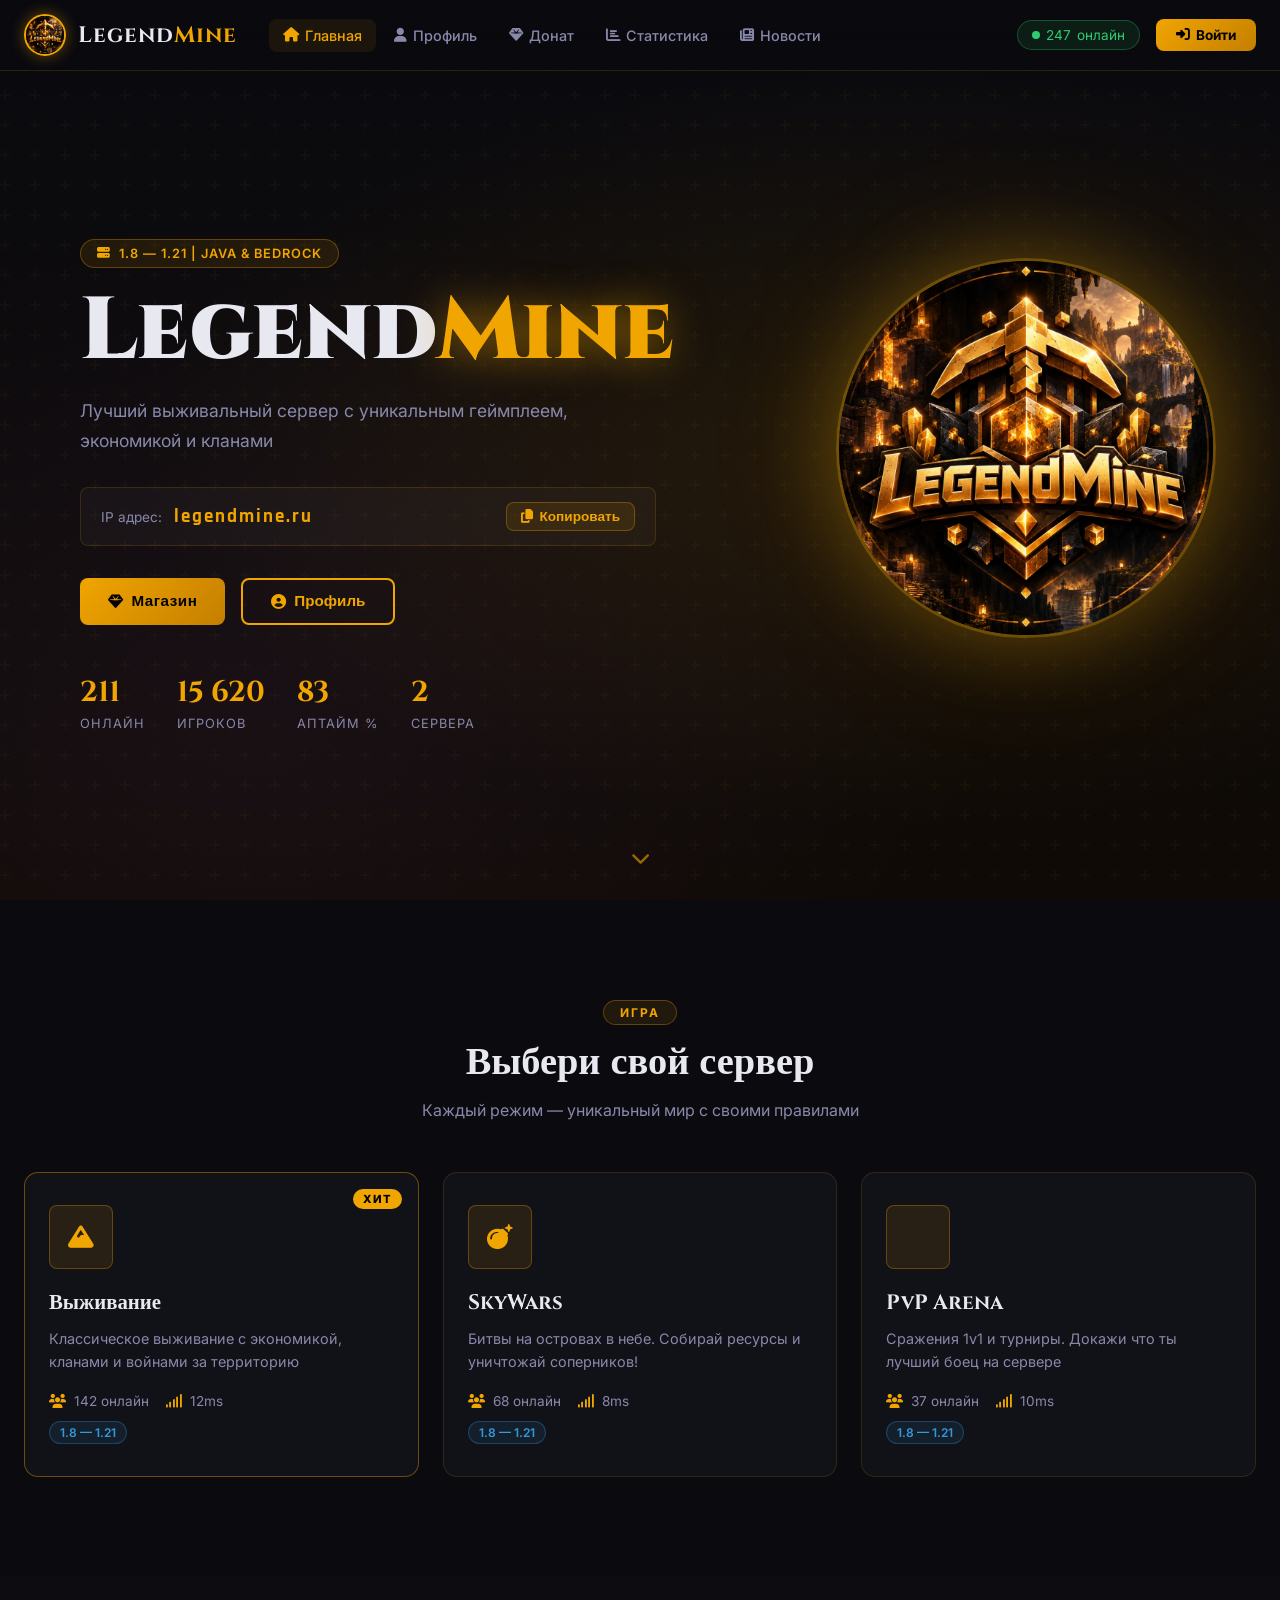
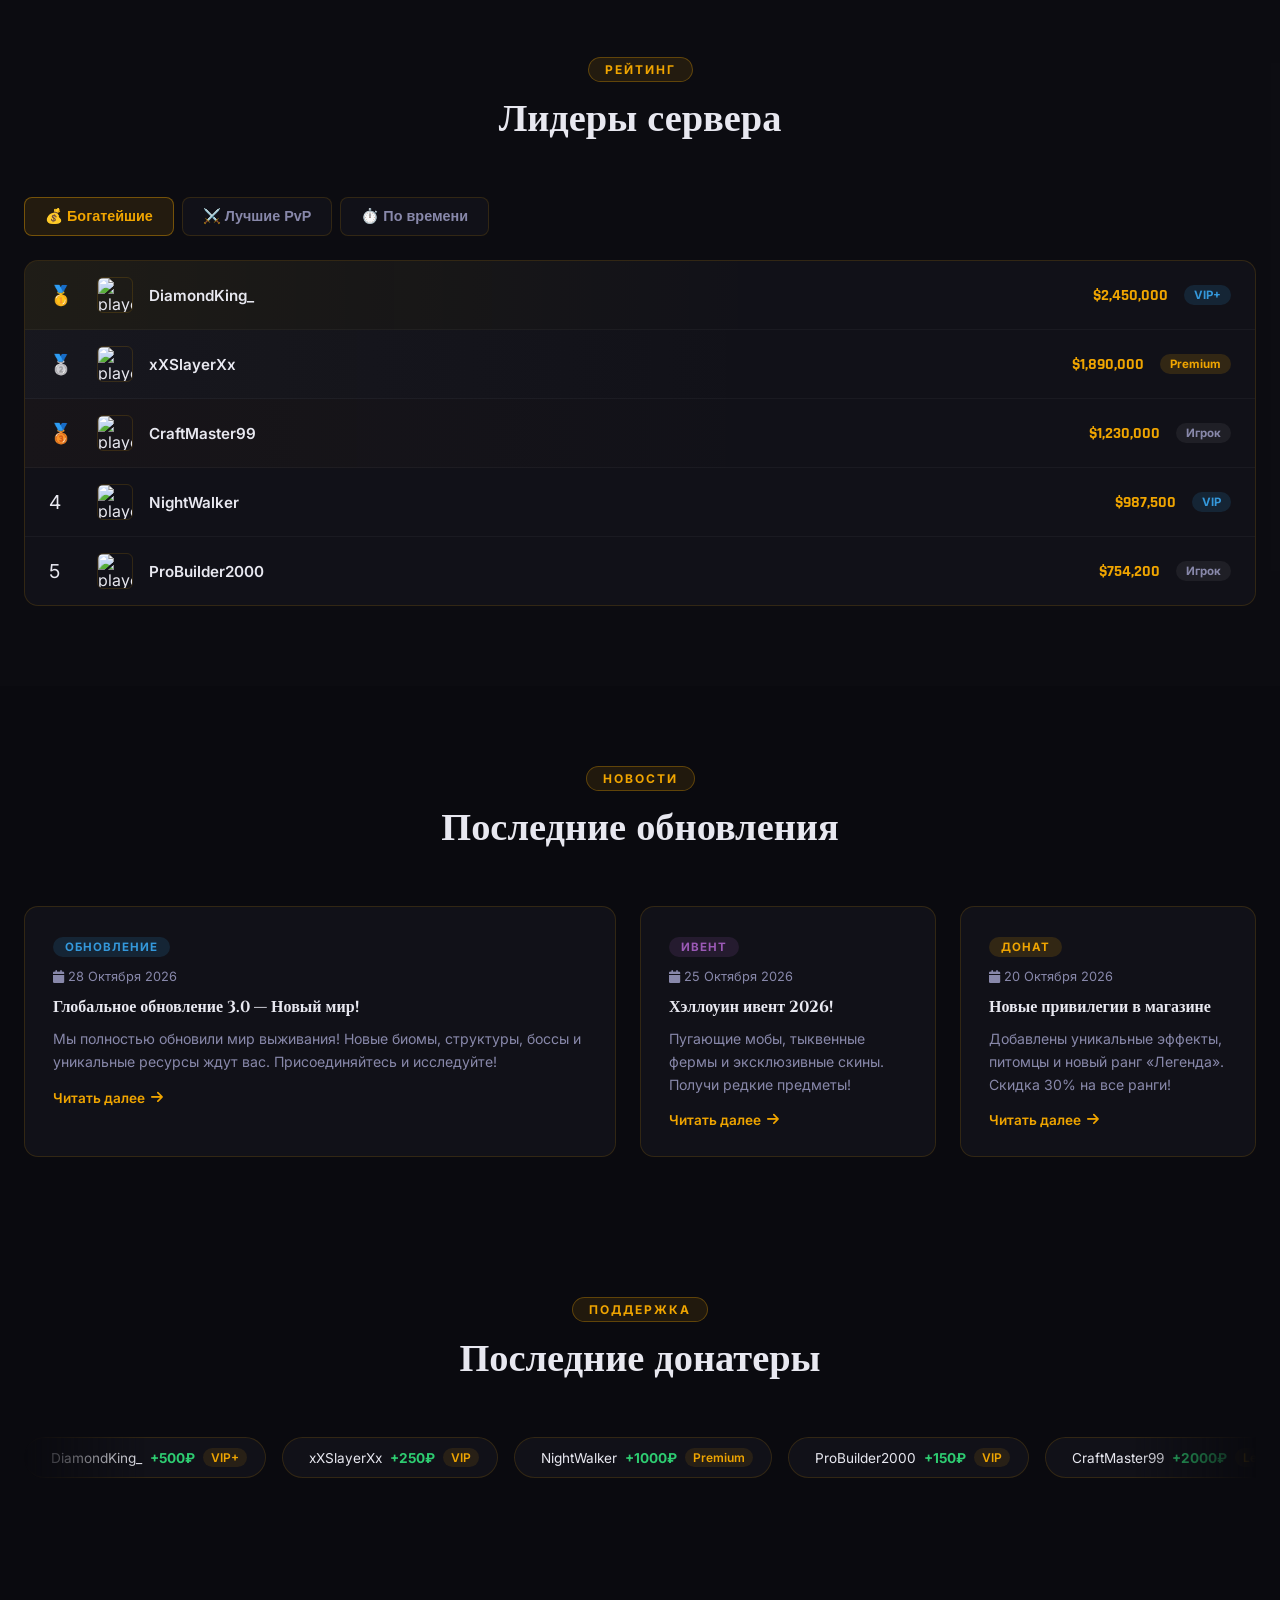
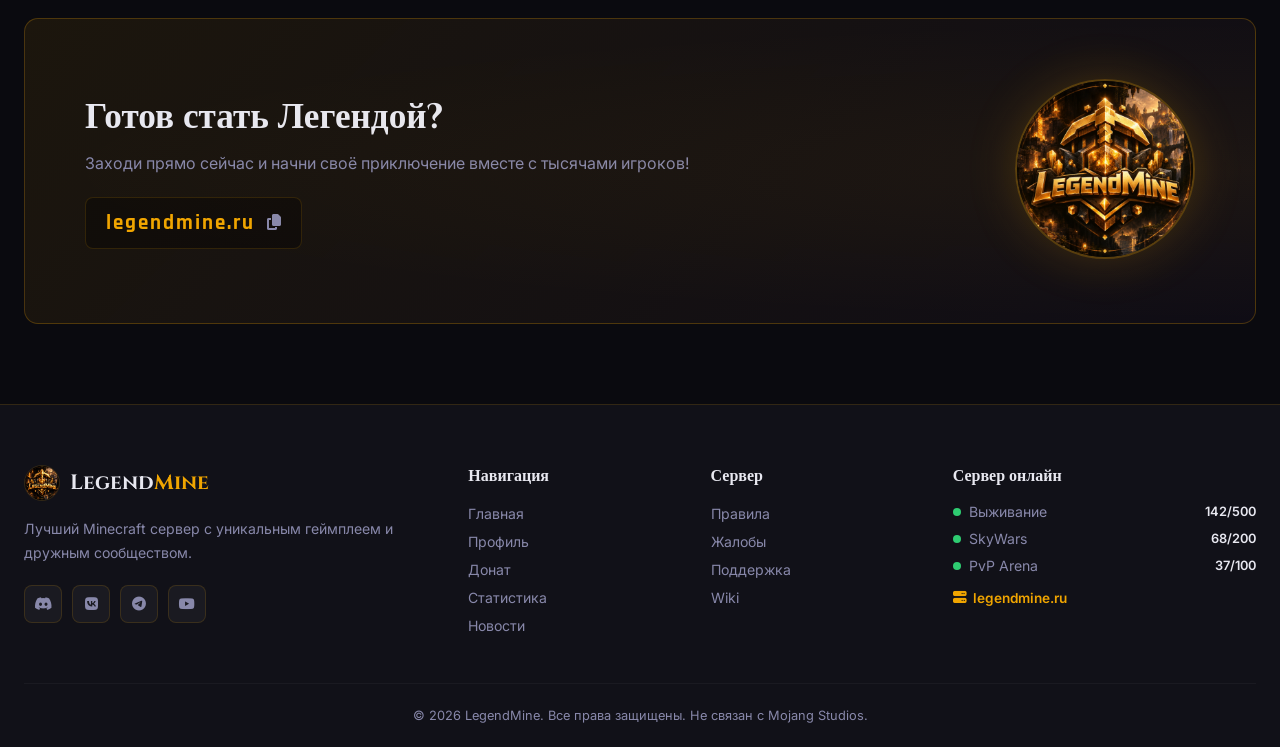
==== index.html @ 2db18581 "Initial commit: LegendMine server website" ====
<!DOCTYPE html>
<html lang="ru">
<head>
  <meta charset="UTF-8" />
  <meta name="viewport" content="width=device-width, initial-scale=1.0"/>
  <title>LegendMine — Легендарный Minecraft Сервер</title>
  <link rel="stylesheet" href="style.css"/>
  <link rel="preconnect" href="https://fonts.googleapis.com">
  <link href="https://fonts.googleapis.com/css2?family=Cinzel:wght@400;700;900&family=Rajdhani:wght@400;500;600;700&family=Inter:wght@300;400;500;600&display=swap" rel="stylesheet">
  <link rel="stylesheet" href="https://cdnjs.cloudflare.com/ajax/libs/font-awesome/6.5.0/css/all.min.css"/>
</head>
<body>

<!-- Particles background -->
<div id="particles"></div>

<!-- NAVBAR -->
<nav class="navbar" id="navbar">
  <div class="nav-container">
    <a href="index.html" class="nav-logo">
      <img src="logo.jpg" alt="LegendMine" class="logo-img"/>
      <span class="logo-text">Legend<span class="gold">Mine</span></span>
    </a>
    <ul class="nav-links">
      <li><a href="index.html" class="nav-link active"><i class="fas fa-home"></i> Главная</a></li>
      <li><a href="profile.html" class="nav-link"><i class="fas fa-user"></i> Профиль</a></li>
      <li><a href="donate.html" class="nav-link"><i class="fas fa-gem"></i> Донат</a></li>
      <li><a href="index.html#stats" class="nav-link"><i class="fas fa-chart-bar"></i> Статистика</a></li>
      <li><a href="index.html#news" class="nav-link"><i class="fas fa-newspaper"></i> Новости</a></li>
    </ul>
    <div class="nav-right">
      <div class="online-badge">
        <span class="online-dot"></span>
        <span id="online-count">247</span> онлайн
      </div>
      <a href="profile.html" class="btn-login"><i class="fas fa-sign-in-alt"></i> Войти</a>
    </div>
    <div class="burger" id="burger">
      <span></span><span></span><span></span>
    </div>
  </div>
</nav>

<!-- HERO -->
<section class="hero">
  <div class="hero-bg"></div>
  <div class="hero-content">
    <div class="server-badge"><i class="fas fa-server"></i> 1.8 — 1.21 | Java & Bedrock</div>
    <h1 class="hero-title">
      <span class="hero-legend">Legend</span><span class="hero-mine">Mine</span>
    </h1>
    <p class="hero-sub">Лучший выживальный сервер с уникальным геймплеем, экономикой и кланами</p>
    <div class="hero-ip-box">
      <span class="ip-label">IP адрес:</span>
      <span class="ip-value" id="server-ip">legendmine.ru</span>
      <button class="copy-btn" onclick="copyIP()"><i class="fas fa-copy"></i> Копировать</button>
    </div>
    <div class="hero-buttons">
      <a href="donate.html" class="btn-primary"><i class="fas fa-gem"></i> Магазин</a>
      <a href="profile.html" class="btn-secondary"><i class="fas fa-user-circle"></i> Профиль</a>
    </div>
    <div class="hero-stats">
      <div class="hero-stat">
        <span class="hs-num" data-target="247">0</span>
        <span class="hs-label">Онлайн</span>
      </div>
      <div class="hero-stat">
        <span class="hs-num" data-target="18420">0</span>
        <span class="hs-label">Игроков</span>
      </div>
      <div class="hero-stat">
        <span class="hs-num" data-target="99">0</span>
        <span class="hs-label">Аптайм %</span>
      </div>
      <div class="hero-stat">
        <span class="hs-num" data-target="3">0</span>
        <span class="hs-label">Сервера</span>
      </div>
    </div>
  </div>
  <div class="hero-float">
    <img src="logo.jpg" alt="LegendMine Logo" class="hero-logo-float"/>
  </div>
  <div class="scroll-down"><i class="fas fa-chevron-down"></i></div>
</section>

<!-- SERVERS -->
<section class="servers-section" id="servers">
  <div class="container">
    <div class="section-title">
      <span class="section-tag">Игра</span>
      <h2>Выбери свой сервер</h2>
      <p>Каждый режим — уникальный мир с своими правилами</p>
    </div>
    <div class="servers-grid">
      <div class="server-card active-server">
        <div class="server-icon"><i class="fas fa-mountain"></i></div>
        <div class="server-card-badge">ХИТ</div>
        <h3>Выживание</h3>
        <p>Классическое выживание с экономикой, кланами и войнами за территорию</p>
        <div class="server-info">
          <span><i class="fas fa-users"></i> 142 онлайн</span>
          <span><i class="fas fa-signal"></i> 12ms</span>
        </div>
        <div class="server-version">1.8 — 1.21</div>
      </div>
      <div class="server-card">
        <div class="server-icon"><i class="fas fa-bomb"></i></div>
        <h3>SkyWars</h3>
        <p>Битвы на островах в небе. Собирай ресурсы и уничтожай соперников!</p>
        <div class="server-info">
          <span><i class="fas fa-users"></i> 68 онлайн</span>
          <span><i class="fas fa-signal"></i> 8ms</span>
        </div>
        <div class="server-version">1.8 — 1.21</div>
      </div>
      <div class="server-card">
        <div class="server-icon"><i class="fas fa-sword"></i></div>
        <h3>PvP Arena</h3>
        <p>Сражения 1v1 и турниры. Докажи что ты лучший боец на сервере</p>
        <div class="server-info">
          <span><i class="fas fa-users"></i> 37 онлайн</span>
          <span><i class="fas fa-signal"></i> 10ms</span>
        </div>
        <div class="server-version">1.8 — 1.21</div>
      </div>
    </div>
  </div>
</section>

<!-- STATS -->
<section class="stats-section" id="stats">
  <div class="container">
    <div class="section-title">
      <span class="section-tag">Рейтинг</span>
      <h2>Лидеры сервера</h2>
    </div>
    <div class="stats-tabs">
      <button class="tab-btn active" data-tab="richest">💰 Богатейшие</button>
      <button class="tab-btn" data-tab="pvp">⚔️ Лучшие PvP</button>
      <button class="tab-btn" data-tab="playtime">⏱️ По времени</button>
    </div>
    <div class="leaderboard" id="tab-richest">
      <div class="leader-row gold-row">
        <span class="rank">🥇</span>
        <img src="https://mc-heads.net/avatar/Steve/32" class="leader-avatar" alt="player"/>
        <span class="leader-name">DiamondKing_</span>
        <span class="leader-val">$2,450,000</span>
        <span class="leader-badge vip-badge">VIP+</span>
      </div>
      <div class="leader-row silver-row">
        <span class="rank">🥈</span>
        <img src="https://mc-heads.net/avatar/Alex/32" class="leader-avatar" alt="player"/>
        <span class="leader-name">xXSlayerXx</span>
        <span class="leader-val">$1,890,000</span>
        <span class="leader-badge premium-badge">Premium</span>
      </div>
      <div class="leader-row bronze-row">
        <span class="rank">🥉</span>
        <img src="https://mc-heads.net/avatar/Notch/32" class="leader-avatar" alt="player"/>
        <span class="leader-name">CraftMaster99</span>
        <span class="leader-val">$1,230,000</span>
        <span class="leader-badge">Игрок</span>
      </div>
      <div class="leader-row">
        <span class="rank">4</span>
        <img src="https://mc-heads.net/avatar/Herobrine/32" class="leader-avatar" alt="player"/>
        <span class="leader-name">NightWalker</span>
        <span class="leader-val">$987,500</span>
        <span class="leader-badge vip-badge">VIP</span>
      </div>
      <div class="leader-row">
        <span class="rank">5</span>
        <img src="https://mc-heads.net/avatar/jeb_/32" class="leader-avatar" alt="player"/>
        <span class="leader-name">ProBuilder2000</span>
        <span class="leader-val">$754,200</span>
        <span class="leader-badge">Игрок</span>
      </div>
    </div>
    <div class="leaderboard hidden" id="tab-pvp">
      <div class="leader-row gold-row">
        <span class="rank">🥇</span>
        <img src="https://mc-heads.net/avatar/xXSlayerXx/32" class="leader-avatar" alt="player"/>
        <span class="leader-name">xXSlayerXx</span>
        <span class="leader-val">4,820 убийств</span>
        <span class="leader-badge premium-badge">Premium</span>
      </div>
      <div class="leader-row silver-row">
        <span class="rank">🥈</span>
        <img src="https://mc-heads.net/avatar/Steve/32" class="leader-avatar" alt="player"/>
        <span class="leader-name">BloodRaven</span>
        <span class="leader-val">3,210 убийств</span>
        <span class="leader-badge vip-badge">VIP+</span>
      </div>
      <div class="leader-row bronze-row">
        <span class="rank">🥉</span>
        <img src="https://mc-heads.net/avatar/Notch/32" class="leader-avatar" alt="player"/>
        <span class="leader-name">ShadowBlade_</span>
        <span class="leader-val">2,780 убийств</span>
        <span class="leader-badge">Игрок</span>
      </div>
    </div>
    <div class="leaderboard hidden" id="tab-playtime">
      <div class="leader-row gold-row">
        <span class="rank">🥇</span>
        <img src="https://mc-heads.net/avatar/Herobrine/32" class="leader-avatar" alt="player"/>
        <span class="leader-name">CraftMaster99</span>
        <span class="leader-val">1,240 часов</span>
        <span class="leader-badge vip-badge">VIP</span>
      </div>
      <div class="leader-row silver-row">
        <span class="rank">🥈</span>
        <img src="https://mc-heads.net/avatar/Alex/32" class="leader-avatar" alt="player"/>
        <span class="leader-name">DiamondKing_</span>
        <span class="leader-val">980 часов</span>
        <span class="leader-badge premium-badge">Premium</span>
      </div>
      <div class="leader-row bronze-row">
        <span class="rank">🥉</span>
        <img src="https://mc-heads.net/avatar/Steve/32" class="leader-avatar" alt="player"/>
        <span class="leader-name">NightWalker</span>
        <span class="leader-val">820 часов</span>
        <span class="leader-badge">Игрок</span>
      </div>
    </div>
  </div>
</section>

<!-- NEWS -->
<section class="news-section" id="news">
  <div class="container">
    <div class="section-title">
      <span class="section-tag">Новости</span>
      <h2>Последние обновления</h2>
    </div>
    <div class="news-grid">
      <div class="news-card featured">
        <div class="news-tag update">Обновление</div>
        <div class="news-date"><i class="fas fa-calendar"></i> 28 Октября 2026</div>
        <h3>Глобальное обновление 3.0 — Новый мир!</h3>
        <p>Мы полностью обновили мир выживания! Новые биомы, структуры, боссы и уникальные ресурсы ждут вас. Присоединяйтесь и исследуйте!</p>
        <a href="#" class="news-read">Читать далее <i class="fas fa-arrow-right"></i></a>
      </div>
      <div class="news-card">
        <div class="news-tag event">Ивент</div>
        <div class="news-date"><i class="fas fa-calendar"></i> 25 Октября 2026</div>
        <h3>Хэллоуин ивент 2026!</h3>
        <p>Пугающие мобы, тыквенные фермы и эксклюзивные скины. Получи редкие предметы!</p>
        <a href="#" class="news-read">Читать далее <i class="fas fa-arrow-right"></i></a>
      </div>
      <div class="news-card">
        <div class="news-tag donate">Донат</div>
        <div class="news-date"><i class="fas fa-calendar"></i> 20 Октября 2026</div>
        <h3>Новые привилегии в магазине</h3>
        <p>Добавлены уникальные эффекты, питомцы и новый ранг «Легенда». Скидка 30% на все ранги!</p>
        <a href="#" class="news-read">Читать далее <i class="fas fa-arrow-right"></i></a>
      </div>
    </div>
  </div>
</section>

<!-- RECENT DONATORS -->
<section class="donators-section">
  <div class="container">
    <div class="section-title">
      <span class="section-tag">Поддержка</span>
      <h2>Последние донатеры</h2>
    </div>
    <div class="donators-ticker">
      <div class="ticker-inner" id="ticker">
        <div class="donate-item"><img src="https://mc-heads.net/avatar/Steve/24" alt=""/><span>DiamondKing_</span><span class="d-amount">+500₽</span><span class="d-rank">VIP+</span></div>
        <div class="donate-item"><img src="https://mc-heads.net/avatar/Alex/24" alt=""/><span>xXSlayerXx</span><span class="d-amount">+250₽</span><span class="d-rank">VIP</span></div>
        <div class="donate-item"><img src="https://mc-heads.net/avatar/Notch/24" alt=""/><span>NightWalker</span><span class="d-amount">+1000₽</span><span class="d-rank">Premium</span></div>
        <div class="donate-item"><img src="https://mc-heads.net/avatar/Herobrine/24" alt=""/><span>ProBuilder2000</span><span class="d-amount">+150₽</span><span class="d-rank">VIP</span></div>
        <div class="donate-item"><img src="https://mc-heads.net/avatar/jeb_/24" alt=""/><span>CraftMaster99</span><span class="d-amount">+2000₽</span><span class="d-rank">Legend</span></div>
        <div class="donate-item"><img src="https://mc-heads.net/avatar/Steve/24" alt=""/><span>ShadowBlade_</span><span class="d-amount">+300₽</span><span class="d-rank">VIP</span></div>
        <div class="donate-item"><img src="https://mc-heads.net/avatar/Alex/24" alt=""/><span>BloodRaven</span><span class="d-amount">+750₽</span><span class="d-rank">Premium</span></div>
        <!-- duplicate for infinite scroll -->
        <div class="donate-item"><img src="https://mc-heads.net/avatar/Steve/24" alt=""/><span>DiamondKing_</span><span class="d-amount">+500₽</span><span class="d-rank">VIP+</span></div>
        <div class="donate-item"><img src="https://mc-heads.net/avatar/Alex/24" alt=""/><span>xXSlayerXx</span><span class="d-amount">+250₽</span><span class="d-rank">VIP</span></div>
        <div class="donate-item"><img src="https://mc-heads.net/avatar/Notch/24" alt=""/><span>NightWalker</span><span class="d-amount">+1000₽</span><span class="d-rank">Premium</span></div>
        <div class="donate-item"><img src="https://mc-heads.net/avatar/Herobrine/24" alt=""/><span>ProBuilder2000</span><span class="d-amount">+150₽</span><span class="d-rank">VIP</span></div>
      </div>
    </div>
  </div>
</section>

<!-- JOIN SECTION -->
<section class="join-section">
  <div class="container">
    <div class="join-box">
      <div class="join-text">
        <h2>Готов стать Легендой?</h2>
        <p>Заходи прямо сейчас и начни своё приключение вместе с тысячами игроков!</p>
        <div class="join-ip">
          <span>legendmine.ru</span>
          <button onclick="copyIP()"><i class="fas fa-copy"></i></button>
        </div>
      </div>
      <div class="join-logo">
        <img src="logo.jpg" alt="LegendMine"/>
      </div>
    </div>
  </div>
</section>

<!-- FOOTER -->
<footer class="footer">
  <div class="container">
    <div class="footer-grid">
      <div class="footer-col">
        <div class="footer-logo">
          <img src="logo.jpg" alt="LegendMine" class="footer-logo-img"/>
          <span>Legend<span class="gold">Mine</span></span>
        </div>
        <p class="footer-desc">Лучший Minecraft сервер с уникальным геймплеем и дружным сообществом.</p>
        <div class="social-links">
          <a href="#" class="social-link"><i class="fab fa-discord"></i></a>
          <a href="#" class="social-link"><i class="fab fa-vk"></i></a>
          <a href="#" class="social-link"><i class="fab fa-telegram"></i></a>
          <a href="#" class="social-link"><i class="fab fa-youtube"></i></a>
        </div>
      </div>
      <div class="footer-col">
        <h4>Навигация</h4>
        <ul>
          <li><a href="index.html">Главная</a></li>
          <li><a href="profile.html">Профиль</a></li>
          <li><a href="donate.html">Донат</a></li>
          <li><a href="index.html#stats">Статистика</a></li>
          <li><a href="index.html#news">Новости</a></li>
        </ul>
      </div>
      <div class="footer-col">
        <h4>Сервер</h4>
        <ul>
          <li><a href="#">Правила</a></li>
          <li><a href="#">Жалобы</a></li>
          <li><a href="#">Поддержка</a></li>
          <li><a href="#">Wiki</a></li>
        </ul>
      </div>
      <div class="footer-col">
        <h4>Сервер онлайн</h4>
        <div class="footer-server-status">
          <div class="status-row">
            <span class="status-dot online"></span>
            <span>Выживание</span>
            <span class="status-players">142/500</span>
          </div>
          <div class="status-row">
            <span class="status-dot online"></span>
            <span>SkyWars</span>
            <span class="status-players">68/200</span>
          </div>
          <div class="status-row">
            <span class="status-dot online"></span>
            <span>PvP Arena</span>
            <span class="status-players">37/100</span>
          </div>
        </div>
        <div class="footer-ip">
          <i class="fas fa-server"></i> legendmine.ru
        </div>
      </div>
    </div>
    <div class="footer-bottom">
      <p>© 2026 LegendMine. Все права защищены. Не связан с Mojang Studios.</p>
    </div>
  </div>
</footer>

<!-- TOAST -->
<div class="toast" id="toast"><i class="fas fa-check"></i> IP скопирован!</div>

<script src="script.js"></script>
</body>
</html>
---- style.css ----
/* =====================================================
   LEGENDMINE — Main Stylesheet
   Dark Gold Theme | Minecraft Server
   ===================================================== */

:root {
  --gold: #f0a500;
  --gold-light: #ffd700;
  --gold-dark: #c47f00;
  --bg-dark: #0a0a0f;
  --bg-card: #111118;
  --bg-card2: #16161f;
  --bg-glass: rgba(255,255,255,0.04);
  --border: rgba(240,165,0,0.15);
  --border-hover: rgba(240,165,0,0.5);
  --text: #e8e8f0;
  --text-muted: #8888aa;
  --red: #e74c3c;
  --green: #2ecc71;
  --blue: #3498db;
  --purple: #9b59b6;
  --radius: 14px;
  --radius-sm: 8px;
  --shadow: 0 8px 32px rgba(0,0,0,0.5);
  --glow: 0 0 30px rgba(240,165,0,0.25);
}

* { margin: 0; padding: 0; box-sizing: border-box; }

html { scroll-behavior: smooth; }

body {
  font-family: 'Inter', sans-serif;
  background: var(--bg-dark);
  color: var(--text);
  overflow-x: hidden;
  min-height: 100vh;
}

/* =====================================================
   PARTICLES
   ===================================================== */
#particles {
  position: fixed;
  inset: 0;
  pointer-events: none;
  z-index: 0;
  overflow: hidden;
}
#particles::before,
#particles::after {
  content: '';
  position: absolute;
  inset: 0;
  background-image:
    radial-gradient(1px 1px at 10% 20%, rgba(240,165,0,0.4) 0%, transparent 100%),
    radial-gradient(1px 1px at 80% 60%, rgba(240,165,0,0.3) 0%, transparent 100%),
    radial-gradient(1.5px 1.5px at 50% 80%, rgba(240,165,0,0.35) 0%, transparent 100%),
    radial-gradient(1px 1px at 30% 50%, rgba(255,255,255,0.15) 0%, transparent 100%),
    radial-gradient(1px 1px at 70% 30%, rgba(255,255,255,0.1) 0%, transparent 100%);
  background-size: 400px 400px;
  animation: particle-move 30s linear infinite;
}
#particles::after {
  background-size: 600px 600px;
  animation-duration: 45s;
  animation-direction: reverse;
  opacity: 0.5;
}
@keyframes particle-move {
  from { transform: translateY(0) translateX(0); }
  to { transform: translateY(-100px) translateX(50px); }
}

/* =====================================================
   NAVBAR
   ===================================================== */
.navbar {
  position: fixed;
  top: 0; left: 0; right: 0;
  z-index: 1000;
  background: rgba(10,10,15,0.85);
  backdrop-filter: blur(20px);
  border-bottom: 1px solid var(--border);
  transition: all 0.3s;
}
.navbar.scrolled {
  background: rgba(10,10,15,0.97);
  box-shadow: var(--shadow);
}
.nav-container {
  max-width: 1400px;
  margin: 0 auto;
  padding: 0 24px;
  height: 70px;
  display: flex;
  align-items: center;
  gap: 32px;
}
.nav-logo {
  display: flex;
  align-items: center;
  gap: 12px;
  text-decoration: none;
  flex-shrink: 0;
}
.logo-img {
  width: 42px;
  height: 42px;
  border-radius: 50%;
  border: 2px solid var(--gold);
  object-fit: cover;
  box-shadow: 0 0 15px rgba(240,165,0,0.4);
}
.logo-text {
  font-family: 'Cinzel', serif;
  font-size: 1.4rem;
  font-weight: 700;
  color: var(--text);
  letter-spacing: 1px;
}
.nav-links {
  display: flex;
  list-style: none;
  gap: 4px;
  flex: 1;
}
.nav-link {
  display: flex;
  align-items: center;
  gap: 6px;
  padding: 8px 14px;
  color: var(--text-muted);
  text-decoration: none;
  font-size: 0.9rem;
  font-weight: 500;
  border-radius: var(--radius-sm);
  transition: all 0.2s;
  white-space: nowrap;
}
.nav-link:hover, .nav-link.active {
  color: var(--gold);
  background: rgba(240,165,0,0.08);
}
.nav-right { display: flex; align-items: center; gap: 16px; margin-left: auto; }
.online-badge {
  display: flex;
  align-items: center;
  gap: 6px;
  background: rgba(46,204,113,0.1);
  border: 1px solid rgba(46,204,113,0.3);
  padding: 6px 14px;
  border-radius: 20px;
  font-size: 0.85rem;
  color: var(--green);
  white-space: nowrap;
}
.online-dot {
  width: 8px; height: 8px;
  border-radius: 50%;
  background: var(--green);
  animation: pulse-green 2s infinite;
}
@keyframes pulse-green {
  0%, 100% { box-shadow: 0 0 0 0 rgba(46,204,113,0.7); }
  50% { box-shadow: 0 0 0 6px rgba(46,204,113,0); }
}
.btn-login {
  padding: 8px 20px;
  background: linear-gradient(135deg, var(--gold), var(--gold-dark));
  color: #000;
  font-weight: 700;
  font-size: 0.85rem;
  border-radius: var(--radius-sm);
  text-decoration: none;
  display: flex;
  align-items: center;
  gap: 6px;
  transition: all 0.2s;
  white-space: nowrap;
}
.btn-login:hover { transform: translateY(-1px); box-shadow: var(--glow); }
.burger {
  display: none;
  flex-direction: column;
  gap: 5px;
  cursor: pointer;
  padding: 4px;
}
.burger span { width: 24px; height: 2px; background: var(--gold); border-radius: 2px; transition: all 0.3s; }

/* =====================================================
   BUTTONS
   ===================================================== */
.btn-primary {
  display: inline-flex;
  align-items: center;
  gap: 8px;
  padding: 12px 28px;
  background: linear-gradient(135deg, var(--gold), var(--gold-dark));
  color: #000;
  font-weight: 700;
  font-size: 0.95rem;
  border-radius: var(--radius-sm);
  text-decoration: none;
  border: none;
  cursor: pointer;
  transition: all 0.3s;
  font-family: 'Rajdhani', sans-serif;
  letter-spacing: 0.5px;
}
.btn-primary:hover { transform: translateY(-2px); box-shadow: 0 8px 25px rgba(240,165,0,0.4); }
.btn-primary.small-btn { padding: 6px 14px; font-size: 0.8rem; }
.btn-secondary {
  display: inline-flex;
  align-items: center;
  gap: 8px;
  padding: 12px 28px;
  background: transparent;
  color: var(--gold);
  font-weight: 700;
  font-size: 0.95rem;
  border-radius: var(--radius-sm);
  text-decoration: none;
  border: 2px solid var(--gold);
  cursor: pointer;
  transition: all 0.3s;
  font-family: 'Rajdhani', sans-serif;
}
.btn-secondary:hover { background: rgba(240,165,0,0.1); transform: translateY(-2px); }

/* =====================================================
   HERO
   ===================================================== */
.hero {
  position: relative;
  min-height: 100vh;
  display: flex;
  align-items: center;
  overflow: hidden;
  padding-top: 70px;
}
.hero-bg {
  position: absolute;
  inset: 0;
  background:
    radial-gradient(ellipse at 70% 50%, rgba(240,165,0,0.1) 0%, transparent 60%),
    radial-gradient(ellipse at 20% 80%, rgba(155,89,182,0.08) 0%, transparent 50%),
    linear-gradient(180deg, #0a0a0f 0%, #0f0a05 100%);
}
.hero-bg::after {
  content: '';
  position: absolute;
  inset: 0;
  background-image: url("data:image/svg+xml,%3Csvg width='60' height='60' viewBox='0 0 60 60' xmlns='http://www.w3.org/2000/svg'%3E%3Cg fill='none' fill-rule='evenodd'%3E%3Cg fill='%23f0a500' fill-opacity='0.03'%3E%3Cpath d='M36 34v-4h-2v4h-4v2h4v4h2v-4h4v-2h-4zm0-30V0h-2v4h-4v2h4v4h2V6h4V4h-4zM6 34v-4H4v4H0v2h4v4h2v-4h4v-2H6zM6 4V0H4v4H0v2h4v4h2V6h4V4H6z'/%3E%3C/g%3E%3C/g%3E%3C/svg%3E");
}
.hero-content {
  position: relative;
  z-index: 2;
  max-width: 680px;
  padding: 80px 24px 80px 80px;
}
.hero-float {
  position: absolute;
  right: 5%;
  top: 50%;
  transform: translateY(-50%);
  z-index: 2;
}
.hero-logo-float {
  width: 380px;
  height: 380px;
  object-fit: cover;
  border-radius: 50%;
  border: 3px solid rgba(240,165,0,0.4);
  box-shadow: 0 0 80px rgba(240,165,0,0.3), 0 0 160px rgba(240,165,0,0.1);
  animation: float 6s ease-in-out infinite;
}
@keyframes float {
  0%, 100% { transform: translateY(-50%) translateY(0); }
  50% { transform: translateY(-50%) translateY(-20px); }
}
.server-badge {
  display: inline-flex;
  align-items: center;
  gap: 8px;
  background: rgba(240,165,0,0.1);
  border: 1px solid rgba(240,165,0,0.3);
  padding: 6px 16px;
  border-radius: 20px;
  font-size: 0.8rem;
  color: var(--gold);
  font-weight: 600;
  margin-bottom: 20px;
  letter-spacing: 1px;
  text-transform: uppercase;
}
.hero-title {
  font-family: 'Cinzel', serif;
  font-size: clamp(3rem, 7vw, 5.5rem);
  font-weight: 900;
  line-height: 1;
  margin-bottom: 20px;
}
.hero-legend { color: var(--text); }
.hero-mine {
  color: var(--gold);
  text-shadow: 0 0 40px rgba(240,165,0,0.6);
}
.hero-sub {
  color: var(--text-muted);
  font-size: 1.1rem;
  line-height: 1.7;
  margin-bottom: 32px;
  max-width: 500px;
}
.hero-ip-box {
  display: flex;
  align-items: center;
  gap: 12px;
  background: rgba(255,255,255,0.03);
  border: 1px solid var(--border);
  border-radius: var(--radius-sm);
  padding: 14px 20px;
  margin-bottom: 32px;
  flex-wrap: wrap;
}
.ip-label { color: var(--text-muted); font-size: 0.85rem; }
.ip-value {
  font-family: 'Rajdhani', sans-serif;
  font-size: 1.2rem;
  font-weight: 700;
  color: var(--gold);
  letter-spacing: 2px;
  flex: 1;
}
.copy-btn {
  display: flex;
  align-items: center;
  gap: 6px;
  padding: 6px 14px;
  background: rgba(240,165,0,0.1);
  border: 1px solid rgba(240,165,0,0.3);
  color: var(--gold);
  border-radius: var(--radius-sm);
  cursor: pointer;
  font-size: 0.85rem;
  font-weight: 600;
  transition: all 0.2s;
}
.copy-btn:hover { background: rgba(240,165,0,0.2); }
.hero-buttons {
  display: flex;
  gap: 16px;
  flex-wrap: wrap;
  margin-bottom: 48px;
}
.hero-stats {
  display: flex;
  gap: 32px;
  flex-wrap: wrap;
}
.hero-stat {
  display: flex;
  flex-direction: column;
  gap: 4px;
}
.hs-num {
  font-family: 'Cinzel', serif;
  font-size: 1.8rem;
  font-weight: 700;
  color: var(--gold);
}
.hs-label { font-size: 0.8rem; color: var(--text-muted); text-transform: uppercase; letter-spacing: 1px; }
.scroll-down {
  position: absolute;
  bottom: 30px;
  left: 50%;
  transform: translateX(-50%);
  color: var(--gold);
  font-size: 1.2rem;
  animation: bounce 2s infinite;
  z-index: 2;
  opacity: 0.6;
}
@keyframes bounce {
  0%, 100% { transform: translateX(-50%) translateY(0); }
  50% { transform: translateX(-50%) translateY(8px); }
}

/* =====================================================
   CONTAINER & SECTIONS
   ===================================================== */
.container { max-width: 1300px; margin: 0 auto; padding: 0 24px; }
section { position: relative; z-index: 1; }

.section-title {
  text-align: center;
  margin-bottom: 52px;
}
.section-tag {
  display: inline-block;
  background: rgba(240,165,0,0.1);
  border: 1px solid rgba(240,165,0,0.3);
  color: var(--gold);
  padding: 4px 16px;
  border-radius: 20px;
  font-size: 0.75rem;
  font-weight: 700;
  text-transform: uppercase;
  letter-spacing: 2px;
  margin-bottom: 12px;
}
.section-title h2 {
  font-family: 'Cinzel', serif;
  font-size: clamp(1.8rem, 3vw, 2.6rem);
  font-weight: 700;
  color: var(--text);
  margin-bottom: 12px;
}
.section-title p { color: var(--text-muted); font-size: 1rem; }

/* =====================================================
   SERVERS
   ===================================================== */
.servers-section { padding: 100px 0; }
.servers-grid {
  display: grid;
  grid-template-columns: repeat(auto-fit, minmax(280px, 1fr));
  gap: 24px;
}
.server-card {
  background: var(--bg-card);
  border: 1px solid var(--border);
  border-radius: var(--radius);
  padding: 32px 24px;
  position: relative;
  overflow: hidden;
  transition: all 0.3s;
  cursor: pointer;
}
.server-card::before {
  content: '';
  position: absolute;
  inset: 0;
  background: linear-gradient(135deg, rgba(240,165,0,0.03) 0%, transparent 60%);
  opacity: 0;
  transition: opacity 0.3s;
}
.server-card:hover { border-color: var(--border-hover); transform: translateY(-4px); box-shadow: var(--glow); }
.server-card:hover::before { opacity: 1; }
.server-card.active-server { border-color: rgba(240,165,0,0.4); }
.server-icon {
  width: 64px; height: 64px;
  background: rgba(240,165,0,0.1);
  border: 1px solid rgba(240,165,0,0.3);
  border-radius: var(--radius-sm);
  display: flex;
  align-items: center;
  justify-content: center;
  font-size: 1.6rem;
  color: var(--gold);
  margin-bottom: 20px;
}
.server-card-badge {
  position: absolute;
  top: 16px; right: 16px;
  background: var(--gold);
  color: #000;
  font-size: 0.7rem;
  font-weight: 800;
  padding: 3px 10px;
  border-radius: 12px;
  text-transform: uppercase;
  letter-spacing: 1px;
}
.server-card h3 {
  font-family: 'Cinzel', serif;
  font-size: 1.3rem;
  font-weight: 700;
  margin-bottom: 10px;
  color: var(--text);
}
.server-card p { color: var(--text-muted); font-size: 0.9rem; line-height: 1.6; margin-bottom: 20px; }
.server-info {
  display: flex;
  gap: 16px;
  font-size: 0.85rem;
  color: var(--text-muted);
  margin-bottom: 12px;
}
.server-info i { color: var(--gold); margin-right: 4px; }
.server-version {
  display: inline-block;
  background: rgba(52,152,219,0.1);
  border: 1px solid rgba(52,152,219,0.3);
  color: var(--blue);
  padding: 3px 10px;
  border-radius: 12px;
  font-size: 0.75rem;
  font-weight: 600;
}

/* =====================================================
   LEADERBOARD
   ===================================================== */
.stats-section { padding: 80px 0; background: rgba(255,255,255,0.01); }
.stats-tabs {
  display: flex;
  gap: 8px;
  margin-bottom: 24px;
  flex-wrap: wrap;
}
.tab-btn {
  padding: 10px 20px;
  background: var(--bg-card);
  border: 1px solid var(--border);
  color: var(--text-muted);
  border-radius: var(--radius-sm);
  cursor: pointer;
  font-size: 0.9rem;
  font-weight: 600;
  transition: all 0.2s;
}
.tab-btn.active, .tab-btn:hover {
  background: rgba(240,165,0,0.1);
  border-color: rgba(240,165,0,0.4);
  color: var(--gold);
}
.leaderboard {
  background: var(--bg-card);
  border: 1px solid var(--border);
  border-radius: var(--radius);
  overflow: hidden;
}
.leaderboard.hidden { display: none; }
.leader-row {
  display: flex;
  align-items: center;
  gap: 16px;
  padding: 16px 24px;
  border-bottom: 1px solid rgba(255,255,255,0.04);
  transition: background 0.2s;
}
.leader-row:hover { background: rgba(255,255,255,0.02); }
.leader-row:last-child { border-bottom: none; }
.gold-row { background: linear-gradient(90deg, rgba(255,215,0,0.06) 0%, transparent 60%); }
.silver-row { background: linear-gradient(90deg, rgba(192,192,192,0.04) 0%, transparent 60%); }
.bronze-row { background: linear-gradient(90deg, rgba(205,127,50,0.04) 0%, transparent 60%); }
.rank { font-size: 1.2rem; min-width: 32px; }
.leader-avatar { width: 36px; height: 36px; border-radius: 6px; border: 1px solid var(--border); }
.leader-name { flex: 1; font-weight: 600; font-size: 0.95rem; }
.leader-val { color: var(--gold); font-weight: 700; font-family: 'Rajdhani', sans-serif; font-size: 1rem; }
.leader-badge {
  padding: 3px 10px;
  border-radius: 12px;
  font-size: 0.72rem;
  font-weight: 700;
  background: rgba(255,255,255,0.06);
  color: var(--text-muted);
}
.vip-badge { background: rgba(52,152,219,0.15); color: var(--blue); }
.vip-plus-badge { background: rgba(155,89,182,0.15); color: var(--purple); }
.premium-badge { background: rgba(240,165,0,0.15); color: var(--gold); }

/* =====================================================
   NEWS
   ===================================================== */
.news-section { padding: 80px 0; }
.news-grid {
  display: grid;
  grid-template-columns: 2fr 1fr 1fr;
  gap: 24px;
}
.news-card {
  background: var(--bg-card);
  border: 1px solid var(--border);
  border-radius: var(--radius);
  padding: 28px;
  transition: all 0.3s;
  position: relative;
  overflow: hidden;
}
.news-card::before {
  content: '';
  position: absolute;
  top: 0; left: 0; right: 0;
  height: 3px;
  background: linear-gradient(90deg, var(--gold), transparent);
  opacity: 0;
  transition: opacity 0.3s;
}
.news-card:hover { border-color: var(--border-hover); transform: translateY(-3px); }
.news-card:hover::before { opacity: 1; }
.news-tag {
  display: inline-block;
  padding: 3px 12px;
  border-radius: 12px;
  font-size: 0.72rem;
  font-weight: 700;
  text-transform: uppercase;
  letter-spacing: 1px;
  margin-bottom: 12px;
}
.news-tag.update { background: rgba(52,152,219,0.15); color: var(--blue); }
.news-tag.event { background: rgba(155,89,182,0.15); color: var(--purple); }
.news-tag.donate { background: rgba(240,165,0,0.15); color: var(--gold); }
.news-date { color: var(--text-muted); font-size: 0.8rem; margin-bottom: 12px; }
.news-card h3 {
  font-family: 'Cinzel', serif;
  font-size: 1rem;
  font-weight: 700;
  margin-bottom: 10px;
  line-height: 1.4;
}
.news-card p { color: var(--text-muted); font-size: 0.88rem; line-height: 1.6; margin-bottom: 16px; }
.news-read {
  color: var(--gold);
  text-decoration: none;
  font-size: 0.85rem;
  font-weight: 600;
  display: flex;
  align-items: center;
  gap: 6px;
  transition: gap 0.2s;
}
.news-read:hover { gap: 10px; }

/* =====================================================
   DONATORS TICKER
   ===================================================== */
.donators-section { padding: 60px 0; overflow: hidden; }
.donators-ticker {
  overflow: hidden;
  mask-image: linear-gradient(90deg, transparent, black 10%, black 90%, transparent);
}
.ticker-inner {
  display: flex;
  gap: 16px;
  width: max-content;
  animation: ticker 25s linear infinite;
}
@keyframes ticker {
  from { transform: translateX(0); }
  to { transform: translateX(-50%); }
}
.donate-item {
  display: flex;
  align-items: center;
  gap: 8px;
  background: var(--bg-card);
  border: 1px solid var(--border);
  padding: 10px 18px;
  border-radius: 50px;
  white-space: nowrap;
  font-size: 0.85rem;
}
.donate-item img { border-radius: 4px; }
.d-amount { color: var(--green); font-weight: 700; }
.d-rank { background: rgba(240,165,0,0.1); color: var(--gold); padding: 2px 8px; border-radius: 10px; font-size: 0.75rem; font-weight: 600; }

/* =====================================================
   JOIN SECTION
   ===================================================== */
.join-section { padding: 80px 0; }
.join-box {
  background: linear-gradient(135deg, rgba(240,165,0,0.08) 0%, rgba(155,89,182,0.04) 100%);
  border: 1px solid rgba(240,165,0,0.25);
  border-radius: var(--radius);
  padding: 60px;
  display: flex;
  align-items: center;
  justify-content: space-between;
  gap: 40px;
  position: relative;
  overflow: hidden;
}
.join-box::before {
  content: '';
  position: absolute;
  inset: 0;
  background: radial-gradient(ellipse at right, rgba(240,165,0,0.05), transparent 70%);
}
.join-text h2 {
  font-family: 'Cinzel', serif;
  font-size: 2.2rem;
  font-weight: 700;
  margin-bottom: 12px;
}
.join-text p { color: var(--text-muted); font-size: 1rem; margin-bottom: 24px; }
.join-ip {
  display: flex;
  align-items: center;
  gap: 12px;
  background: rgba(0,0,0,0.3);
  border: 1px solid var(--border);
  border-radius: var(--radius-sm);
  padding: 12px 20px;
  display: inline-flex;
}
.join-ip span { font-family: 'Rajdhani', sans-serif; font-size: 1.3rem; font-weight: 700; color: var(--gold); letter-spacing: 2px; }
.join-ip button { background: none; border: none; color: var(--text-muted); cursor: pointer; font-size: 1rem; transition: color 0.2s; }
.join-ip button:hover { color: var(--gold); }
.join-logo img { width: 180px; height: 180px; object-fit: cover; border-radius: 50%; border: 2px solid rgba(240,165,0,0.3); box-shadow: 0 0 50px rgba(240,165,0,0.2); animation: float 6s ease-in-out infinite; }

/* =====================================================
   FOOTER
   ===================================================== */
.footer {
  background: var(--bg-card);
  border-top: 1px solid var(--border);
  padding: 60px 0 24px;
  position: relative;
  z-index: 1;
}
.footer-grid {
  display: grid;
  grid-template-columns: 2fr 1fr 1fr 1.5fr;
  gap: 40px;
  margin-bottom: 40px;
}
.footer-logo {
  display: flex;
  align-items: center;
  gap: 10px;
  font-family: 'Cinzel', serif;
  font-size: 1.3rem;
  font-weight: 700;
  margin-bottom: 16px;
}
.footer-logo-img { width: 36px; height: 36px; border-radius: 50%; object-fit: cover; border: 1px solid var(--border); }
.footer-desc { color: var(--text-muted); font-size: 0.88rem; line-height: 1.7; margin-bottom: 20px; }
.social-links { display: flex; gap: 10px; }
.social-link {
  width: 38px; height: 38px;
  background: rgba(255,255,255,0.04);
  border: 1px solid var(--border);
  border-radius: 8px;
  display: flex;
  align-items: center;
  justify-content: center;
  color: var(--text-muted);
  text-decoration: none;
  transition: all 0.2s;
  font-size: 0.9rem;
}
.social-link:hover { background: rgba(240,165,0,0.1); border-color: rgba(240,165,0,0.4); color: var(--gold); }
.footer-col h4 { font-family: 'Cinzel', serif; font-weight: 700; margin-bottom: 16px; color: var(--text); }
.footer-col ul { list-style: none; }
.footer-col ul li { margin-bottom: 8px; }
.footer-col ul li a { color: var(--text-muted); text-decoration: none; font-size: 0.88rem; transition: color 0.2s; }
.footer-col ul li a:hover { color: var(--gold); }
.footer-server-status { display: flex; flex-direction: column; gap: 10px; margin-bottom: 16px; }
.status-row {
  display: flex;
  align-items: center;
  gap: 8px;
  font-size: 0.88rem;
  color: var(--text-muted);
}
.status-dot { width: 8px; height: 8px; border-radius: 50%; flex-shrink: 0; }
.status-dot.online { background: var(--green); }
.status-players { margin-left: auto; font-weight: 600; color: var(--text); font-size: 0.8rem; }
.footer-ip {
  color: var(--gold);
  font-size: 0.85rem;
  font-weight: 600;
  display: flex;
  align-items: center;
  gap: 6px;
}
.footer-bottom {
  border-top: 1px solid rgba(255,255,255,0.04);
  padding-top: 24px;
  text-align: center;
  color: var(--text-muted);
  font-size: 0.8rem;
}

/* =====================================================
   GOLD utility
   ===================================================== */
.gold { color: var(--gold); }

/* =====================================================
   PAGE HEADER
   ===================================================== */
.page-header {
  padding: 120px 0 60px;
  text-align: center;
  background: radial-gradient(ellipse at center top, rgba(240,165,0,0.08) 0%, transparent 60%);
  border-bottom: 1px solid var(--border);
  position: relative;
  z-index: 1;
}
.page-header h1 {
  font-family: 'Cinzel', serif;
  font-size: 2.5rem;
  font-weight: 700;
  margin-bottom: 10px;
  display: flex;
  align-items: center;
  justify-content: center;
  gap: 14px;
}
.page-header h1 i { color: var(--gold); }
.page-header p { color: var(--text-muted); font-size: 1rem; }
.donate-header { background: radial-gradient(ellipse at center top, rgba(155,89,182,0.08) 0%, transparent 60%); }

/* =====================================================
   PROFILE PAGE
   ===================================================== */
.profile-section { padding: 60px 0 80px; position: relative; z-index: 1; }
.profile-search-box {
  display: flex;
  gap: 12px;
  max-width: 520px;
  margin: 0 auto 48px;
}
.profile-search-input {
  flex: 1;
  padding: 12px 20px;
  background: var(--bg-card);
  border: 1px solid var(--border);
  border-radius: var(--radius-sm);
  color: var(--text);
  font-size: 0.95rem;
  outline: none;
  transition: border-color 0.2s;
  font-family: 'Inter', sans-serif;
}
.profile-search-input:focus { border-color: rgba(240,165,0,0.5); }
.profile-search-input::placeholder { color: var(--text-muted); }
.profile-wrapper {
  display: grid;
  grid-template-columns: 280px 1fr;
  gap: 28px;
  align-items: start;
}
/* LEFT */
.profile-left {
  display: flex;
  flex-direction: column;
  gap: 16px;
}
.profile-avatar-wrap {
  position: relative;
  display: flex;
  flex-direction: column;
  align-items: center;
  background: var(--bg-card);
  border: 1px solid var(--border);
  border-radius: var(--radius);
  padding: 28px 20px;
  gap: 12px;
}
.profile-rank-glow {
  position: absolute;
  inset: 0;
  border-radius: var(--radius);
  pointer-events: none;
}
.profile-rank-glow.vip-plus { box-shadow: inset 0 0 40px rgba(155,89,182,0.15); border: 1px solid rgba(155,89,182,0.3); border-radius: var(--radius); }
.profile-skin { height: 180px; object-fit: contain; image-rendering: pixelated; }
.profile-status {
  display: flex;
  align-items: center;
  gap: 6px;
  background: rgba(46,204,113,0.1);
  border: 1px solid rgba(46,204,113,0.3);
  padding: 4px 12px;
  border-radius: 12px;
  font-size: 0.8rem;
  color: var(--green);
  font-weight: 600;
}
.online-status .online-dot { animation: pulse-green 2s infinite; }
.profile-name-box {
  background: var(--bg-card);
  border: 1px solid var(--border);
  border-radius: var(--radius);
  padding: 16px 20px;
  text-align: center;
}
.profile-name {
  font-family: 'Cinzel', serif;
  font-size: 1.3rem;
  font-weight: 700;
  margin-bottom: 8px;
}
.profile-rank {
  display: inline-block;
  padding: 4px 14px;
  border-radius: 12px;
  font-size: 0.85rem;
  font-weight: 700;
}
.vip-plus-badge { background: rgba(155,89,182,0.15); color: var(--purple); border: 1px solid rgba(155,89,182,0.3); }
.profile-quick-stats {
  display: flex;
  flex-direction: column;
  gap: 12px;
  background: var(--bg-card);
  border: 1px solid var(--border);
  border-radius: var(--radius);
  padding: 16px 20px;
}
.pqs-item {
  display: flex;
  align-items: center;
  gap: 12px;
  font-size: 0.88rem;
}
.pqs-item i { color: var(--gold); width: 16px; text-align: center; }
.pqs-item span { font-weight: 600; flex: 1; }
.pqs-item small { color: var(--text-muted); font-size: 0.75rem; }
.profile-balance-card, .profile-donate-balance {
  display: flex;
  align-items: center;
  gap: 14px;
  background: var(--bg-card);
  border: 1px solid var(--border);
  border-radius: var(--radius);
  padding: 16px 20px;
}
.profile-donate-balance { border-color: rgba(240,165,0,0.2); background: rgba(240,165,0,0.03); }
.balance-icon {
  width: 44px; height: 44px;
  border-radius: 10px;
  background: rgba(240,165,0,0.1);
  display: flex;
  align-items: center;
  justify-content: center;
  color: var(--gold);
  font-size: 1.1rem;
  flex-shrink: 0;
}
.donate-icon { background: rgba(155,89,182,0.1); color: var(--purple); }
.balance-info { display: flex; flex-direction: column; }
.balance-info small { color: var(--text-muted); font-size: 0.75rem; margin-bottom: 3px; }
.balance-amount { font-family: 'Rajdhani', sans-serif; font-size: 1.1rem; font-weight: 700; color: var(--gold); }

/* RIGHT */
.profile-right {
  background: var(--bg-card);
  border: 1px solid var(--border);
  border-radius: var(--radius);
  overflow: hidden;
}
.profile-tabs {
  display: flex;
  border-bottom: 1px solid var(--border);
  overflow-x: auto;
}
.ptab {
  flex-shrink: 0;
  padding: 14px 18px;
  background: none;
  border: none;
  color: var(--text-muted);
  cursor: pointer;
  font-size: 0.85rem;
  font-weight: 600;
  display: flex;
  align-items: center;
  gap: 6px;
  border-bottom: 2px solid transparent;
  transition: all 0.2s;
  white-space: nowrap;
  font-family: 'Inter', sans-serif;
}
.ptab.active { color: var(--gold); border-bottom-color: var(--gold); }
.ptab:hover { color: var(--text); }
.ptab-content { padding: 28px; display: none; }
.ptab-content.active { display: block; }

/* Stats tab */
.stats-grid-profile {
  display: grid;
  grid-template-columns: repeat(3, 1fr);
  gap: 16px;
  margin-bottom: 24px;
}
.stat-card-p {
  background: var(--bg-card2);
  border: 1px solid var(--border);
  border-radius: var(--radius-sm);
  padding: 20px 16px;
  text-align: center;
  transition: all 0.2s;
}
.stat-card-p:hover { border-color: var(--border-hover); }
.stat-icon {
  width: 40px; height: 40px;
  border-radius: 8px;
  display: flex;
  align-items: center;
  justify-content: center;
  margin: 0 auto 10px;
  font-size: 1rem;
}
.stat-icon.kills { background: rgba(231,76,60,0.1); color: var(--red); }
.stat-icon.deaths { background: rgba(149,165,166,0.1); color: #95a5a6; }
.stat-icon.kd { background: rgba(52,152,219,0.1); color: var(--blue); }
.stat-icon.blocks { background: rgba(52,73,94,0.3); color: #7f8c8d; }
.stat-icon.mobs { background: rgba(46,204,113,0.1); color: var(--green); }
.stat-icon.level { background: rgba(240,165,0,0.1); color: var(--gold); }
.stat-val { font-family: 'Rajdhani', sans-serif; font-size: 1.5rem; font-weight: 700; color: var(--text); }
.stat-name { font-size: 0.78rem; color: var(--text-muted); margin-top: 2px; }
.xp-section { margin-bottom: 20px; }
.xp-label { display: flex; justify-content: space-between; font-size: 0.85rem; margin-bottom: 8px; color: var(--text-muted); }
.xp-bar { height: 8px; background: rgba(255,255,255,0.06); border-radius: 4px; overflow: hidden; }
.xp-fill { height: 100%; background: linear-gradient(90deg, var(--gold-dark), var(--gold)); border-radius: 4px; transition: width 1s ease; }
.clan-box {
  display: flex;
  align-items: center;
  gap: 14px;
  background: rgba(255,255,255,0.02);
  border: 1px solid var(--border);
  border-radius: var(--radius-sm);
  padding: 16px;
}
.clan-icon { font-size: 1.5rem; color: var(--blue); }
.clan-info { display: flex; flex-direction: column; }
.clan-info small { color: var(--text-muted); font-size: 0.75rem; }
.clan-name { font-weight: 700; font-size: 1rem; }
.clan-role { color: var(--text-muted); font-size: 0.8rem; }

/* Inventory tab */
.inventory-label { font-weight: 700; font-family: 'Cinzel', serif; font-size: 0.9rem; margin-bottom: 12px; color: var(--text-muted); text-transform: uppercase; letter-spacing: 1px; }
.equipment-grid {
  display: grid;
  grid-template-columns: repeat(3, 1fr);
  gap: 10px;
  margin-bottom: 24px;
}
.equip-slot {
  background: var(--bg-card2);
  border: 1px solid var(--border);
  border-radius: var(--radius-sm);
  padding: 12px;
  text-align: center;
  cursor: pointer;
  transition: all 0.2s;
  position: relative;
}
.equip-slot:hover { border-color: var(--border-hover); transform: translateY(-2px); }
.equip-icon { font-size: 1.8rem; margin-bottom: 6px; }
.equip-name { font-size: 0.75rem; font-weight: 600; margin-bottom: 4px; }
.equip-enchant { font-size: 0.65rem; color: var(--purple); }
.inv-grid {
  display: grid;
  grid-template-columns: repeat(9, 1fr);
  gap: 4px;
  margin-bottom: 16px;
}
.inv-slot {
  aspect-ratio: 1;
  background: rgba(255,255,255,0.03);
  border: 1px solid rgba(255,255,255,0.08);
  border-radius: 4px;
  display: flex;
  flex-direction: column;
  align-items: center;
  justify-content: center;
  font-size: 1.2rem;
  cursor: pointer;
  position: relative;
  transition: border-color 0.2s;
  padding: 2px;
}
.inv-slot:hover { border-color: var(--border-hover); }
.inv-slot .slot-count {
  position: absolute;
  bottom: 1px; right: 3px;
  font-size: 0.55rem;
  font-weight: 700;
  color: var(--text);
  text-shadow: 1px 1px 0 #000;
}
.inv-hotbar-label { font-size: 0.7rem; color: var(--text-muted); text-transform: uppercase; letter-spacing: 1px; margin-bottom: 6px; }
.inv-hotbar {
  display: grid;
  grid-template-columns: repeat(9, 1fr);
  gap: 4px;
}
.hotbar-slot {
  aspect-ratio: 1;
  background: rgba(255,255,255,0.05);
  border: 2px solid rgba(240,165,0,0.3);
  border-radius: 4px;
  display: flex;
  flex-direction: column;
  align-items: center;
  justify-content: center;
  font-size: 1.2rem;
  cursor: pointer;
  position: relative;
  transition: border-color 0.2s;
}
.hotbar-slot:hover { border-color: var(--gold); }
.hotbar-slot.active-slot { border-color: var(--gold); background: rgba(240,165,0,0.08); }

/* Resources tab */
.resources-title { font-family: 'Cinzel', serif; font-size: 1.1rem; font-weight: 700; margin-bottom: 20px; }
.resources-grid {
  display: grid;
  grid-template-columns: repeat(3, 1fr);
  gap: 14px;
}
.res-card {
  background: var(--bg-card2);
  border: 1px solid var(--border);
  border-radius: var(--radius-sm);
  padding: 16px;
  transition: all 0.2s;
}
.res-card:hover { transform: translateY(-2px); border-color: var(--border-hover); }
.res-emoji { font-size: 1.5rem; margin-bottom: 8px; }
.res-name { font-size: 0.8rem; color: var(--text-muted); margin-bottom: 4px; }
.res-count { font-family: 'Rajdhani', sans-serif; font-size: 1.1rem; font-weight: 700; margin-bottom: 8px; }
.res-bar { height: 4px; background: rgba(255,255,255,0.06); border-radius: 2px; overflow: hidden; }
.res-fill { height: 100%; border-radius: 2px; transition: width 1s ease; }
.res-card.diamond .res-fill { background: #4dd9ff; }
.res-card.gold .res-fill { background: var(--gold); }
.res-card.iron .res-fill { background: #b0b0b0; }
.res-card.emerald .res-fill { background: var(--green); }
.res-card.netherite .res-fill { background: #6a4c93; }
.res-card.coal .res-fill { background: #555; }
.res-card.redstone .res-fill { background: var(--red); }
.res-card.lapis .res-fill { background: var(--blue); }
.res-card.quartz .res-fill { background: #f0f0f0; }

/* Achievements tab */
.achiev-grid {
  display: grid;
  grid-template-columns: repeat(2, 1fr);
  gap: 14px;
}
.achiev-card {
  background: var(--bg-card2);
  border: 1px solid var(--border);
  border-radius: var(--radius-sm);
  padding: 16px;
  display: flex;
  align-items: center;
  gap: 14px;
  position: relative;
  transition: all 0.2s;
}
.achiev-card.done { border-color: rgba(46,204,113,0.3); }
.achiev-card.locked { opacity: 0.5; }
.achiev-card:hover { transform: translateY(-2px); }
.achiev-icon { font-size: 1.8rem; flex-shrink: 0; }
.achiev-name { font-weight: 700; font-size: 0.9rem; margin-bottom: 3px; }
.achiev-desc { color: var(--text-muted); font-size: 0.75rem; margin-bottom: 4px; }
.achiev-done {
  position: absolute;
  top: 10px; right: 10px;
  width: 22px; height: 22px;
  background: var(--green);
  border-radius: 50%;
  display: flex;
  align-items: center;
  justify-content: center;
  font-size: 0.65rem;
  color: #fff;
}
.achiev-lock {
  position: absolute;
  top: 10px; right: 10px;
  color: var(--text-muted);
  font-size: 0.9rem;
}
.achiev-progress { height: 4px; background: rgba(255,255,255,0.06); border-radius: 2px; overflow: hidden; position: relative; flex: 1; margin-top: 4px; display: flex; align-items: center; gap: 8px; }
.achiev-progress .ap-fill { height: 4px; background: var(--gold); border-radius: 2px; flex-shrink: 0; }
.achiev-progress span { font-size: 0.7rem; color: var(--text-muted); white-space: nowrap; }
.achiev-card > div:last-child.achiev-progress { flex-direction: column; align-items: flex-start; margin-top: 4px; height: auto; }

/* History tab */
.history-list { display: flex; flex-direction: column; gap: 12px; }
.history-item {
  display: flex;
  align-items: center;
  gap: 14px;
  background: var(--bg-card2);
  border: 1px solid var(--border);
  border-radius: var(--radius-sm);
  padding: 14px 16px;
}
.hi-icon {
  width: 36px; height: 36px;
  border-radius: 8px;
  display: flex;
  align-items: center;
  justify-content: center;
  font-size: 0.9rem;
  flex-shrink: 0;
}
.hi-icon.kill { background: rgba(231,76,60,0.1); color: var(--red); }
.hi-icon.buy { background: rgba(52,152,219,0.1); color: var(--blue); }
.hi-icon.sell { background: rgba(46,204,113,0.1); color: var(--green); }
.hi-icon.donate-h { background: rgba(155,89,182,0.1); color: var(--purple); }
.hi-icon.craft { background: rgba(240,165,0,0.1); color: var(--gold); }
.hi-icon.mine { background: rgba(149,165,166,0.1); color: #95a5a6; }
.hi-info { flex: 1; }
.hi-info span { font-size: 0.88rem; display: block; margin-bottom: 2px; }
.hi-info small { color: var(--text-muted); font-size: 0.75rem; }
.hi-val { font-weight: 700; font-size: 0.88rem; white-space: nowrap; }
.hi-val.positive { color: var(--green); }
.hi-val.negative { color: var(--red); }

/* =====================================================
   DONATE PAGE
   ===================================================== */
.donate-section { padding: 60px 0 80px; position: relative; z-index: 1; }
.donate-balance-area { margin-bottom: 40px; display: flex; flex-direction: column; gap: 16px; }
.d-balance-card {
  display: flex;
  align-items: center;
  justify-content: space-between;
  background: var(--bg-card);
  border: 1px solid rgba(240,165,0,0.2);
  border-radius: var(--radius);
  padding: 20px 28px;
  gap: 20px;
}
.d-bal-left { display: flex; align-items: center; gap: 14px; }
.d-bal-avatar { width: 50px; height: 50px; border-radius: 8px; border: 2px solid var(--border); }
.d-bal-nick { font-weight: 700; font-size: 1.1rem; margin-bottom: 4px; }
.d-bal-rank { display: inline-block; padding: 2px 10px; border-radius: 10px; font-size: 0.75rem; font-weight: 700; }
.d-bal-right { display: flex; flex-direction: column; align-items: flex-end; gap: 4px; }
.d-bal-amount { display: flex; align-items: center; gap: 8px; font-size: 1.6rem; font-weight: 700; font-family: 'Rajdhani', sans-serif; }
.d-bal-right small { color: var(--text-muted); font-size: 0.8rem; }
.sale-banner {
  display: flex;
  align-items: center;
  gap: 10px;
  background: linear-gradient(135deg, rgba(231,76,60,0.1), rgba(240,165,0,0.1));
  border: 1px solid rgba(231,76,60,0.3);
  border-radius: var(--radius-sm);
  padding: 12px 20px;
  font-size: 0.9rem;
  color: var(--text);
}
.sale-banner i { color: var(--red); animation: flicker 1.5s infinite; }
@keyframes flicker { 0%, 100% { opacity: 1; } 50% { opacity: 0.6; } }
.donate-cats {
  display: flex;
  gap: 8px;
  margin-bottom: 32px;
  flex-wrap: wrap;
}
.dcat {
  display: flex;
  align-items: center;
  gap: 8px;
  padding: 10px 20px;
  background: var(--bg-card);
  border: 1px solid var(--border);
  color: var(--text-muted);
  border-radius: var(--radius-sm);
  cursor: pointer;
  font-size: 0.88rem;
  font-weight: 600;
  transition: all 0.2s;
  font-family: 'Inter', sans-serif;
}
.dcat.active, .dcat:hover { background: rgba(240,165,0,0.08); border-color: rgba(240,165,0,0.4); color: var(--gold); }
.dcat-content { display: none; }
.dcat-content.active { display: block; }

/* Ranks */
.ranks-grid {
  display: grid;
  grid-template-columns: repeat(auto-fit, minmax(240px, 1fr));
  gap: 24px;
  margin-bottom: 40px;
}
.rank-card {
  background: var(--bg-card);
  border: 1px solid var(--border);
  border-radius: var(--radius);
  padding: 28px 24px;
  position: relative;
  overflow: hidden;
  transition: all 0.3s;
  display: flex;
  flex-direction: column;
  gap: 16px;
}
.rank-card:hover { transform: translateY(-4px); box-shadow: var(--shadow); }
.rank-badge-top {
  position: absolute;
  top: 0; right: 0;
  background: rgba(255,255,255,0.08);
  color: var(--text-muted);
  padding: 5px 14px;
  font-size: 0.72rem;
  font-weight: 800;
  text-transform: uppercase;
  letter-spacing: 1px;
  border-bottom-left-radius: 10px;
}
.rank-badge-top.popular { background: linear-gradient(135deg, #667eea, #764ba2); color: #fff; }
.rank-badge-top.best { background: linear-gradient(135deg, var(--gold-dark), var(--gold)); color: #000; }
.rank-badge-top.legend-tag { background: linear-gradient(135deg, #f093fb, #f5576c); color: #fff; }
.bronze-card { border-color: rgba(205,127,50,0.3); }
.silver-card { border-color: rgba(155,89,182,0.4); background: linear-gradient(135deg, rgba(155,89,182,0.04) 0%, transparent 60%); }
.gold-card { border-color: rgba(240,165,0,0.4); background: linear-gradient(135deg, rgba(240,165,0,0.06) 0%, transparent 60%); }
.legend-card {
  border-color: rgba(240,100,150,0.4);
  background: linear-gradient(135deg, rgba(240,100,150,0.05) 0%, rgba(155,89,182,0.04) 100%);
}
.rank-icon { font-size: 2.5rem; }
.rank-name {
  font-family: 'Cinzel', serif;
  font-size: 1.4rem;
  font-weight: 700;
}
.rank-price { display: flex; align-items: baseline; gap: 10px; }
.old-price { color: var(--text-muted); font-size: 1rem; text-decoration: line-through; }
.cur-price { color: var(--gold); font-family: 'Rajdhani', sans-serif; font-size: 1.8rem; font-weight: 700; }
.rank-perks { list-style: none; display: flex; flex-direction: column; gap: 8px; flex: 1; }
.rank-perks li {
  display: flex;
  align-items: flex-start;
  gap: 8px;
  font-size: 0.85rem;
  color: var(--text-muted);
}
.rank-perks li i { color: var(--green); margin-top: 2px; font-size: 0.75rem; }
.rank-buy-btn {
  width: 100%;
  padding: 12px;
  background: rgba(255,255,255,0.06);
  border: 1px solid var(--border);
  color: var(--text);
  border-radius: var(--radius-sm);
  cursor: pointer;
  font-size: 0.9rem;
  font-weight: 700;
  transition: all 0.2s;
  font-family: 'Rajdhani', sans-serif;
  letter-spacing: 0.5px;
}
.rank-buy-btn:hover { background: rgba(255,255,255,0.1); }
.rank-buy-btn.silver-btn { background: rgba(155,89,182,0.15); border-color: rgba(155,89,182,0.4); color: var(--purple); }
.rank-buy-btn.silver-btn:hover { background: rgba(155,89,182,0.25); }
.rank-buy-btn.gold-btn { background: linear-gradient(135deg, var(--gold-dark), var(--gold)); color: #000; border: none; }
.rank-buy-btn.gold-btn:hover { box-shadow: 0 4px 20px rgba(240,165,0,0.4); }
.rank-buy-btn.legend-btn { background: linear-gradient(135deg, #f093fb, #f5576c); color: #fff; border: none; }
.rank-buy-btn.legend-btn:hover { box-shadow: 0 4px 20px rgba(240,100,150,0.4); }

/* Items grid */
.items-grid {
  display: grid;
  grid-template-columns: repeat(auto-fit, minmax(200px, 1fr));
  gap: 20px;
  margin-bottom: 40px;
}
.item-card {
  background: var(--bg-card);
  border: 1px solid var(--border);
  border-radius: var(--radius);
  padding: 24px 20px;
  text-align: center;
  transition: all 0.3s;
}
.item-card:hover { border-color: var(--border-hover); transform: translateY(-3px); }
.item-emoji { font-size: 2.5rem; margin-bottom: 12px; }
.item-card h4 { font-weight: 700; font-size: 0.95rem; margin-bottom: 8px; }
.item-card p { color: var(--text-muted); font-size: 0.82rem; line-height: 1.5; margin-bottom: 14px; }
.item-price { color: var(--gold); font-family: 'Rajdhani', sans-serif; font-size: 1.2rem; font-weight: 700; margin-bottom: 12px; }
.item-buy {
  width: 100%;
  padding: 9px;
  background: rgba(240,165,0,0.08);
  border: 1px solid rgba(240,165,0,0.3);
  color: var(--gold);
  border-radius: var(--radius-sm);
  cursor: pointer;
  font-size: 0.85rem;
  font-weight: 700;
  transition: all 0.2s;
  font-family: 'Rajdhani', sans-serif;
}
.item-buy:hover { background: rgba(240,165,0,0.15); }

/* Currency */
.currency-grid {
  display: grid;
  grid-template-columns: repeat(auto-fit, minmax(180px, 1fr));
  gap: 20px;
  margin-bottom: 40px;
}
.cur-card {
  background: var(--bg-card);
  border: 1px solid var(--border);
  border-radius: var(--radius);
  padding: 28px 20px;
  text-align: center;
  position: relative;
  transition: all 0.3s;
}
.cur-card:hover { border-color: var(--border-hover); transform: translateY(-3px); }
.cur-card.popular-cur { border-color: rgba(240,165,0,0.4); background: linear-gradient(135deg, rgba(240,165,0,0.06) 0%, transparent 60%); }
.cur-badge {
  position: absolute;
  top: -10px;
  left: 50%;
  transform: translateX(-50%);
  background: linear-gradient(135deg, var(--gold-dark), var(--gold));
  color: #000;
  padding: 3px 12px;
  border-radius: 12px;
  font-size: 0.72rem;
  font-weight: 800;
  white-space: nowrap;
}
.cur-icon { font-size: 2rem; margin-bottom: 10px; }
.cur-amount { font-family: 'Rajdhani', sans-serif; font-size: 1.4rem; font-weight: 700; color: var(--gold); }
.cur-label { color: var(--text-muted); font-size: 0.8rem; margin-bottom: 12px; }
.cur-price { color: var(--text); font-size: 1.1rem; font-weight: 600; margin-bottom: 14px; }
.cur-buy {
  width: 100%;
  padding: 9px;
  background: rgba(255,255,255,0.05);
  border: 1px solid var(--border);
  color: var(--text-muted);
  border-radius: var(--radius-sm);
  cursor: pointer;
  font-size: 0.85rem;
  font-weight: 700;
  transition: all 0.2s;
  font-family: 'Rajdhani', sans-serif;
}
.cur-buy:hover { background: rgba(255,255,255,0.1); color: var(--text); }
.cur-buy.gold-btn { background: linear-gradient(135deg, var(--gold-dark), var(--gold)); color: #000; border: none; }

/* Donate History */
.donate-history { margin-top: 20px; }
.donate-history h3 { font-family: 'Cinzel', serif; font-size: 1.1rem; font-weight: 700; margin-bottom: 16px; display: flex; align-items: center; gap: 8px; }
.donate-history h3 i { color: var(--gold); }
.dh-table { background: var(--bg-card); border: 1px solid var(--border); border-radius: var(--radius); overflow: hidden; }
.dh-row {
  display: grid;
  grid-template-columns: 1.5fr 1.5fr 1fr 1fr;
  gap: 16px;
  padding: 14px 20px;
  align-items: center;
  border-bottom: 1px solid rgba(255,255,255,0.04);
  font-size: 0.88rem;
}
.dh-row:last-child { border-bottom: none; }
.dh-row.header { color: var(--text-muted); font-size: 0.78rem; text-transform: uppercase; letter-spacing: 1px; font-weight: 600; background: rgba(255,255,255,0.02); }
.dh-player { display: flex; align-items: center; gap: 8px; font-weight: 600; }
.dh-player img { border-radius: 4px; }
.dh-sum { font-weight: 700; }
.dh-sum.gold { color: var(--gold); }
.dh-time { color: var(--text-muted); font-size: 0.8rem; }

/* =====================================================
   MODAL
   ===================================================== */
.modal-overlay {
  position: fixed;
  inset: 0;
  background: rgba(0,0,0,0.8);
  backdrop-filter: blur(8px);
  z-index: 9999;
  display: none;
  align-items: center;
  justify-content: center;
  padding: 20px;
}
.modal-overlay.open { display: flex; }
.modal-box {
  background: var(--bg-card2);
  border: 1px solid rgba(240,165,0,0.3);
  border-radius: var(--radius);
  padding: 40px 36px;
  max-width: 440px;
  width: 100%;
  position: relative;
  animation: modal-in 0.3s ease;
}
@keyframes modal-in {
  from { opacity: 0; transform: scale(0.9) translateY(20px); }
  to { opacity: 1; transform: scale(1) translateY(0); }
}
.modal-close {
  position: absolute;
  top: 16px; right: 16px;
  background: rgba(255,255,255,0.06);
  border: 1px solid var(--border);
  color: var(--text-muted);
  width: 32px; height: 32px;
  border-radius: 8px;
  cursor: pointer;
  font-size: 0.9rem;
  display: flex;
  align-items: center;
  justify-content: center;
  transition: all 0.2s;
}
.modal-close:hover { background: rgba(231,76,60,0.1); color: var(--red); border-color: rgba(231,76,60,0.3); }
.modal-icon {
  width: 60px; height: 60px;
  background: rgba(240,165,0,0.1);
  border: 1px solid rgba(240,165,0,0.3);
  border-radius: 14px;
  display: flex;
  align-items: center;
  justify-content: center;
  font-size: 1.6rem;
  color: var(--gold);
  margin: 0 auto 20px;
}
.modal-icon.gold { background: rgba(240,165,0,0.1); color: var(--gold); }
.modal-box h3 { font-family: 'Cinzel', serif; font-size: 1.3rem; font-weight: 700; text-align: center; margin-bottom: 12px; }
.modal-price { text-align: center; margin-bottom: 24px; }
.modal-price span { font-family: 'Rajdhani', sans-serif; font-size: 2rem; font-weight: 700; color: var(--gold); }
.modal-input-group { margin-bottom: 20px; }
.modal-input-group label { display: block; font-size: 0.85rem; color: var(--text-muted); margin-bottom: 8px; }
.modal-input {
  width: 100%;
  padding: 12px 16px;
  background: rgba(255,255,255,0.04);
  border: 1px solid var(--border);
  border-radius: var(--radius-sm);
  color: var(--text);
  font-size: 0.95rem;
  outline: none;
  transition: border-color 0.2s;
  font-family: 'Inter', sans-serif;
}
.modal-input:focus { border-color: rgba(240,165,0,0.5); }
.modal-pay-methods {
  display: grid;
  grid-template-columns: 1fr 1fr;
  gap: 8px;
  margin-bottom: 20px;
}
.pay-btn {
  padding: 10px;
  background: rgba(255,255,255,0.04);
  border: 1px solid var(--border);
  color: var(--text-muted);
  border-radius: var(--radius-sm);
  cursor: pointer;
  font-size: 0.82rem;
  font-weight: 600;
  display: flex;
  align-items: center;
  justify-content: center;
  gap: 6px;
  transition: all 0.2s;
  font-family: 'Inter', sans-serif;
}
.pay-btn.active { background: rgba(240,165,0,0.1); border-color: rgba(240,165,0,0.4); color: var(--gold); }
.pay-btn:hover { background: rgba(255,255,255,0.08); }
.modal-buy-btn { width: 100%; justify-content: center; margin-bottom: 12px; }
.modal-note { text-align: center; color: var(--text-muted); font-size: 0.78rem; }
.topup-amounts {
  display: flex;
  gap: 8px;
  flex-wrap: wrap;
  margin-bottom: 16px;
}
.topup-btn {
  flex: 1;
  min-width: 70px;
  padding: 10px;
  background: rgba(255,255,255,0.04);
  border: 1px solid var(--border);
  color: var(--text-muted);
  border-radius: var(--radius-sm);
  cursor: pointer;
  font-size: 0.85rem;
  font-weight: 600;
  transition: all 0.2s;
  font-family: 'Rajdhani', sans-serif;
  white-space: nowrap;
}
.topup-btn:hover, .topup-btn.active { background: rgba(240,165,0,0.1); border-color: rgba(240,165,0,0.4); color: var(--gold); }
.topup-btn.popular-topup { background: rgba(240,165,0,0.08); border-color: rgba(240,165,0,0.3); color: var(--gold); }

/* =====================================================
   TOAST
   ===================================================== */
.toast {
  position: fixed;
  bottom: 32px;
  right: 32px;
  background: var(--bg-card2);
  border: 1px solid rgba(46,204,113,0.4);
  color: var(--green);
  padding: 12px 24px;
  border-radius: var(--radius-sm);
  display: flex;
  align-items: center;
  gap: 8px;
  font-weight: 600;
  font-size: 0.9rem;
  z-index: 99999;
  opacity: 0;
  transform: translateY(20px);
  transition: all 0.3s;
  pointer-events: none;
}
.toast.show { opacity: 1; transform: translateY(0); }

/* =====================================================
   RESPONSIVE
   ===================================================== */
@media (max-width: 1024px) {
  .hero-float { display: none; }
  .hero-content { padding: 100px 24px 80px; max-width: 100%; }
  .news-grid { grid-template-columns: 1fr 1fr; }
  .news-card.featured { grid-column: 1 / -1; }
  .footer-grid { grid-template-columns: 1fr 1fr; }
  .profile-wrapper { grid-template-columns: 1fr; }
  .profile-left { display: grid; grid-template-columns: 1fr 1fr; gap: 16px; }
  .profile-avatar-wrap { grid-column: 1 / -1; }
}
@media (max-width: 768px) {
  .nav-links, .nav-right { display: none; }
  .burger { display: flex; }
  .nav-links.open {
    display: flex;
    flex-direction: column;
    position: absolute;
    top: 70px; left: 0; right: 0;
    background: rgba(10,10,15,0.98);
    border-bottom: 1px solid var(--border);
    padding: 16px 24px;
    gap: 4px;
    z-index: 999;
  }
  .nav-right.open {
    display: flex;
    position: absolute;
    top: calc(70px + 200px); left: 0; right: 0;
    background: rgba(10,10,15,0.98);
    padding: 16px 24px 20px;
    justify-content: center;
    z-index: 999;
  }
  .hero-title { font-size: 2.8rem; }
  .hero-stats { gap: 20px; }
  .stats-grid-profile { grid-template-columns: repeat(2, 1fr); }
  .equipment-grid { grid-template-columns: repeat(2, 1fr); }
  .resources-grid { grid-template-columns: repeat(2, 1fr); }
  .achiev-grid { grid-template-columns: 1fr; }
  .ranks-grid { grid-template-columns: 1fr; }
  .news-grid { grid-template-columns: 1fr; }
  .footer-grid { grid-template-columns: 1fr; }
  .join-box { flex-direction: column; text-align: center; padding: 40px 28px; }
  .join-logo { display: none; }
  .dh-row { grid-template-columns: 1fr 1fr; }
  .dh-row .dh-time { display: none; }
  .modal-pay-methods { grid-template-columns: 1fr 1fr; }
  .profile-left { grid-template-columns: 1fr; }
  .inv-grid { grid-template-columns: repeat(6, 1fr); }
  .inv-hotbar { grid-template-columns: repeat(6, 1fr); }
  .d-balance-card { flex-direction: column; align-items: flex-start; }
  .d-bal-right { align-items: flex-start; }
}
@media (max-width: 480px) {
  .hero-buttons { flex-direction: column; }
  .hero-ip-box { flex-direction: column; align-items: flex-start; }
  .profile-search-box { flex-direction: column; }
  .stats-grid-profile { grid-template-columns: 1fr; }
  .resources-grid { grid-template-columns: 1fr; }
}

/* =====================================================
   LEGENDMINE — Profile Extension Styles
   Auth · MC Inventory · Admin Console
   ===================================================== */

/* ══════════════════════════════════════════════════
   AUTH OVERLAY
   ══════════════════════════════════════════════════ */
.auth-overlay {
  position: fixed;
  inset: 0;
  z-index: 9000;
  background: rgba(0,0,0,0.92);
  backdrop-filter: blur(16px);
  display: flex;
  align-items: center;
  justify-content: center;
  padding: 20px;
}
.auth-box {
  background: var(--bg-card2);
  border: 1px solid rgba(240,165,0,0.3);
  border-radius: var(--radius);
  padding: 44px 40px 32px;
  max-width: 420px;
  width: 100%;
  text-align: center;
  position: relative;
  box-shadow: 0 0 80px rgba(240,165,0,0.15);
  animation: modal-in 0.4s ease;
}
.auth-logo {
  width: 80px; height: 80px;
  border-radius: 50%;
  border: 2px solid rgba(240,165,0,0.5);
  object-fit: cover;
  box-shadow: 0 0 30px rgba(240,165,0,0.3);
  margin-bottom: 12px;
}
.auth-title {
  font-family: 'Cinzel', serif;
  font-size: 1.8rem;
  font-weight: 700;
  margin-bottom: 6px;
}
.auth-sub {
  color: var(--text-muted);
  font-size: 0.88rem;
  margin-bottom: 28px;
}
.auth-form { display: flex; flex-direction: column; gap: 12px; }
.auth-form.hidden { display: none; }
.auth-input-wrap {
  position: relative;
  display: flex;
  align-items: center;
  background: rgba(255,255,255,0.04);
  border: 1px solid var(--border);
  border-radius: var(--radius-sm);
  transition: border-color 0.2s;
}
.auth-input-wrap:focus-within { border-color: rgba(240,165,0,0.5); }
.auth-input-wrap > i {
  padding: 0 12px;
  color: var(--text-muted);
  font-size: 0.85rem;
  flex-shrink: 0;
}
.auth-input-wrap input {
  flex: 1;
  padding: 13px 12px 13px 0;
  background: none;
  border: none;
  color: var(--text);
  font-size: 0.95rem;
  font-family: 'Inter', sans-serif;
  outline: none;
}
.auth-input-wrap input::placeholder { color: var(--text-muted); }
.auth-eye {
  background: none;
  border: none;
  color: var(--text-muted);
  padding: 0 12px;
  cursor: pointer;
  font-size: 0.85rem;
  transition: color 0.2s;
}
.auth-eye:hover { color: var(--gold); }
.auth-error {
  color: var(--red);
  font-size: 0.82rem;
  min-height: 18px;
  text-align: left;
}
.auth-submit { width: 100%; justify-content: center; margin-top: 4px; }
.auth-switch {
  background: none;
  border: none;
  color: var(--text-muted);
  font-size: 0.82rem;
  cursor: pointer;
  font-family: 'Inter', sans-serif;
}
.auth-switch span { color: var(--gold); text-decoration: underline; }
.auth-demo {
  margin-top: 20px;
  padding: 16px 14px 12px;
  background: rgba(240,165,0,0.03);
  border: 1px dashed rgba(240,165,0,0.3);
  border-radius: var(--radius-sm);
  display: flex;
  flex-direction: column;
  gap: 10px;
  align-items: center;
}
.auth-demo-title {
  color: var(--gold);
  font-size: 0.8rem;
  font-weight: 600;
  display: flex;
  align-items: center;
  gap: 6px;
}
.auth-demo-btns {
  display: flex;
  gap: 8px;
  flex-wrap: wrap;
  justify-content: center;
}
.auth-demo-btns button {
  background: rgba(240,165,0,0.08);
  border: 1px solid rgba(240,165,0,0.3);
  color: var(--text);
  padding: 5px 12px;
  border-radius: 6px;
  font-size: 0.76rem;
  font-weight: 600;
  cursor: pointer;
  font-family: 'Inter', sans-serif;
  transition: all 0.2s;
  display: flex;
  align-items: center;
  gap: 5px;
}
.auth-demo-btns button:hover {
  background: rgba(240,165,0,0.2);
  color: var(--gold);
  border-color: var(--gold);
  transform: translateY(-1px);
}
.auth-demo-note {
  color: var(--text-muted);
  font-size: 0.7rem;
  opacity: 0.8;
}

/* Navbar user info */
.nav-user-info {
  display: flex;
  align-items: center;
  gap: 8px;
  background: rgba(255,255,255,0.04);
  border: 1px solid var(--border);
  padding: 5px 14px 5px 5px;
  border-radius: 24px;
}
.nav-avatar-img {
  width: 28px; height: 28px;
  border-radius: 6px;
  border: 1px solid var(--border);
}
#nav-username { font-size: 0.88rem; font-weight: 600; color: var(--text); }
.btn-logout {
  background: none;
  border: none;
  color: var(--text-muted);
  cursor: pointer;
  font-size: 0.9rem;
  padding: 2px 4px;
  transition: color 0.2s;
}
.btn-logout:hover { color: var(--red); }
.btn-logout-full {
  width: 100%;
  padding: 10px;
  background: rgba(231,76,60,0.08);
  border: 1px solid rgba(231,76,60,0.25);
  color: var(--red);
  border-radius: var(--radius-sm);
  font-size: 0.85rem;
  font-weight: 600;
  cursor: pointer;
  display: flex;
  align-items: center;
  justify-content: center;
  gap: 8px;
  font-family: 'Inter', sans-serif;
  transition: all 0.2s;
}
.btn-logout-full:hover { background: rgba(231,76,60,0.15); }

/* ══════════════════════════════════════════════════
   MC INVENTORY — Textures
   ══════════════════════════════════════════════════ */
.mc-inventory-wrap { position: relative; }
.mc-section-label {
  font-size: 0.78rem;
  font-weight: 700;
  text-transform: uppercase;
  letter-spacing: 1px;
  color: var(--text-muted);
  margin-bottom: 8px;
  display: flex;
  align-items: center;
  gap: 6px;
}
.mc-section-label i { color: var(--gold); }

/* Equipment row */
.mc-equipment-row {
  display: flex;
  gap: 6px;
  flex-wrap: wrap;
}
.mc-equip-slot {
  width: 54px; height: 54px;
  background: #1a1a2e;
  border: 2px solid #2d2d4a;
  border-radius: 4px;
  position: relative;
  cursor: pointer;
  display: flex;
  align-items: center;
  justify-content: center;
  transition: border-color 0.15s;
  image-rendering: pixelated;
  flex-shrink: 0;
}
.mc-equip-slot:hover { border-color: rgba(255,255,255,0.5); z-index: 2; }
.mc-equip-slot.enchanted-slot { border-color: rgba(100,80,200,0.7); }
.mc-equip-slot[data-rarity="legendary"] { border-color: rgba(240,165,0,0.5); }
.mc-equip-slot[data-rarity="rare"] { border-color: rgba(85,85,255,0.5); }
.mc-equip-slot[data-rarity="uncommon"] { border-color: rgba(85,255,85,0.4); }

/* Main inventory grid */
.mc-inv-grid {
  display: grid;
  grid-template-columns: repeat(9, 1fr);
  gap: 3px;
  background: #0e0e1a;
  border: 2px solid #2d2d4a;
  border-radius: 6px;
  padding: 6px;
}
.mc-inv-slot {
  width: 100%;
  aspect-ratio: 1;
  background: #1a1a2e;
  border: 2px solid #2d2d4a;
  border-radius: 3px;
  position: relative;
  cursor: pointer;
  display: flex;
  align-items: center;
  justify-content: center;
  transition: border-color 0.15s;
  overflow: hidden;
}
.mc-inv-slot:hover { border-color: rgba(255,255,255,0.5); z-index: 2; }
.mc-inv-slot.enchanted-slot { box-shadow: inset 0 0 8px rgba(100,80,200,0.5); }
.mc-inv-slot.empty-slot { cursor: default; }
.mc-inv-slot[data-rarity="legendary"] { border-color: rgba(240,165,0,0.4); }
.mc-inv-slot[data-rarity="rare"]      { border-color: rgba(85,85,255,0.4); }
.mc-inv-slot[data-rarity="uncommon"]  { border-color: rgba(85,255,85,0.3); }

/* Item image */
.mc-item-img {
  width: 80%;
  height: 80%;
  object-fit: contain;
  image-rendering: pixelated;
  display: block;
  position: relative;
  z-index: 1;
}
.mc-item-img.enchanted-item {
  filter: drop-shadow(0 0 4px rgba(120,80,255,0.8));
  animation: enchant-pulse 2s ease-in-out infinite;
}
@keyframes enchant-pulse {
  0%, 100% { filter: drop-shadow(0 0 3px rgba(120,80,255,0.6)); }
  50%       { filter: drop-shadow(0 0 7px rgba(160,100,255,1)); }
}
.item-fallback {
  font-size: 0.55rem;
  color: var(--text-muted);
  font-weight: 700;
  text-align: center;
  padding: 2px;
  word-break: break-all;
}
.mc-item-count {
  position: absolute;
  bottom: 1px; right: 2px;
  font-size: 0.6rem;
  font-weight: 900;
  color: #fff;
  text-shadow: 1px 1px 0 #000, -1px 1px 0 #000, 1px -1px 0 #000;
  z-index: 2;
  line-height: 1;
  font-family: 'Rajdhani', sans-serif;
  pointer-events: none;
}

/* Hotbar */
.mc-hotbar-wrap {
  margin-top: 4px;
}
.mc-hotbar-label {
  font-size: 0.72rem;
  font-weight: 700;
  text-transform: uppercase;
  letter-spacing: 1px;
  color: rgba(240,165,0,0.7);
  margin-bottom: 4px;
  display: flex;
  align-items: center;
  gap: 6px;
}
.mc-hotbar {
  display: grid;
  grid-template-columns: repeat(9, 1fr);
  gap: 3px;
  background: #0e0e1a;
  border: 2px solid rgba(240,165,0,0.4);
  border-radius: 6px;
  padding: 5px;
}
.hotbar-slot {
  width: 100%;
  aspect-ratio: 1;
  background: rgba(240,165,0,0.06);
  border: 2px solid rgba(240,165,0,0.3);
  border-radius: 3px;
  position: relative;
  cursor: pointer;
  display: flex;
  align-items: center;
  justify-content: center;
  transition: all 0.15s;
  overflow: hidden;
}
.hotbar-slot:hover  { border-color: rgba(240,165,0,0.8); }
.hotbar-slot.active-slot { border-color: var(--gold); background: rgba(240,165,0,0.12); box-shadow: 0 0 8px rgba(240,165,0,0.3); }
.hotbar-slot.enchanted-slot { box-shadow: inset 0 0 8px rgba(100,80,200,0.4); }

/* ══════════════════════════════════════════════════
   MC TOOLTIP
   ══════════════════════════════════════════════════ */
.mc-tooltip {
  position: fixed;
  display: none;
  z-index: 99999;
  background: #100010;
  border: 1px solid rgba(100,0,200,0.8);
  border-radius: 4px;
  padding: 8px 12px;
  min-width: 160px;
  max-width: 280px;
  pointer-events: none;
  box-shadow: 2px 2px 16px rgba(0,0,0,0.8), inset 0 0 0 1px rgba(100,0,200,0.3);
}
.mc-tooltip-name {
  font-size: 0.88rem;
  font-weight: 700;
  font-family: 'Rajdhani', sans-serif;
  margin-bottom: 4px;
}
.mc-tooltip-enchants { display: flex; flex-direction: column; gap: 2px; }
.tt-enchant {
  font-size: 0.76rem;
  color: #aaaaff;
  display: block;
  font-family: 'Inter', sans-serif;
}
.mc-tooltip-meta { margin-top: 4px; }
.tt-meta-line {
  font-size: 0.76rem;
  color: #ffaa00;
  display: block;
}
.tt-count {
  font-size: 0.74rem;
  color: var(--text-muted);
  display: block;
  margin-top: 2px;
}

/* ══════════════════════════════════════════════════
   ADMIN CONSOLE
   ══════════════════════════════════════════════════ */
.ptab-admin {
  background: rgba(231,76,60,0.06);
  border-top: 2px solid transparent;
}
.ptab-admin.active { color: #ff6b6b !important; border-top-color: #ff6b6b !important; }
.ptab-admin:hover { color: #ff6b6b !important; }

/* Gate */
.console-gate {
  text-align: center;
  padding: 60px 40px;
  display: flex;
  flex-direction: column;
  align-items: center;
  gap: 14px;
}
.console-gate.hidden { display: none; }
.console-gate-icon {
  width: 70px; height: 70px;
  background: rgba(231,76,60,0.1);
  border: 1px solid rgba(231,76,60,0.3);
  border-radius: 14px;
  display: flex;
  align-items: center;
  justify-content: center;
  font-size: 1.8rem;
  color: #ff6b6b;
}
.console-gate h3 { font-family: 'Cinzel', serif; font-size: 1.3rem; font-weight: 700; }
.console-gate p { color: var(--text-muted); font-size: 0.88rem; }

/* Console UI */
.console-ui { display: flex; flex-direction: column; height: 580px; }
.console-ui.hidden { display: none; }
.console-header {
  display: flex;
  align-items: center;
  justify-content: space-between;
  padding: 10px 16px;
  background: rgba(0,0,0,0.3);
  border-bottom: 1px solid rgba(255,255,255,0.06);
  flex-shrink: 0;
}
.console-header-left { display: flex; align-items: center; gap: 14px; }
.console-status {
  display: flex;
  align-items: center;
  gap: 6px;
  font-size: 0.82rem;
  font-weight: 600;
  color: var(--green);
  font-family: 'Rajdhani', sans-serif;
}
.console-admin-badge {
  background: rgba(231,76,60,0.1);
  border: 1px solid rgba(231,76,60,0.3);
  color: #ff6b6b;
  padding: 2px 10px;
  border-radius: 10px;
  font-size: 0.72rem;
  font-weight: 700;
  display: flex;
  align-items: center;
  gap: 4px;
}
.console-btn {
  background: rgba(255,255,255,0.04);
  border: 1px solid var(--border);
  color: var(--text-muted);
  padding: 5px 12px;
  border-radius: var(--radius-sm);
  cursor: pointer;
  font-size: 0.78rem;
  font-weight: 600;
  display: flex;
  align-items: center;
  gap: 6px;
  font-family: 'Inter', sans-serif;
  transition: all 0.2s;
}
.console-btn:hover { color: var(--red); border-color: rgba(231,76,60,0.3); }

.console-body {
  display: grid;
  grid-template-columns: 220px 1fr;
  flex: 1;
  overflow: hidden;
}

/* Sidebar */
.console-sidebar {
  border-right: 1px solid rgba(255,255,255,0.06);
  display: flex;
  flex-direction: column;
  overflow: hidden;
}
.console-search-wrap {
  display: flex;
  align-items: center;
  gap: 8px;
  padding: 10px 12px;
  border-bottom: 1px solid rgba(255,255,255,0.06);
  flex-shrink: 0;
}
.console-search-wrap i { color: var(--text-muted); font-size: 0.78rem; }
.console-search-wrap input {
  flex: 1;
  background: none;
  border: none;
  color: var(--text);
  font-size: 0.82rem;
  outline: none;
  font-family: 'Inter', sans-serif;
}
.console-search-wrap input::placeholder { color: var(--text-muted); }
.console-players-list {
  flex: 1;
  overflow-y: auto;
}
.console-players-list::-webkit-scrollbar { width: 3px; }
.console-players-list::-webkit-scrollbar-thumb { background: rgba(255,255,255,0.1); border-radius: 2px; }
.console-player-row {
  display: flex;
  align-items: center;
  gap: 9px;
  padding: 10px 12px;
  cursor: pointer;
  border-bottom: 1px solid rgba(255,255,255,0.03);
  transition: background 0.15s;
}
.console-player-row:hover { background: rgba(255,255,255,0.04); }
.console-player-row.selected { background: rgba(240,165,0,0.07); }
.cp-avatar { width: 26px; height: 26px; border-radius: 4px; border: 1px solid rgba(255,255,255,0.1); flex-shrink: 0; }
.cp-info { flex: 1; display: flex; flex-direction: column; gap: 1px; min-width: 0; }
.cp-nick { font-size: 0.83rem; font-weight: 600; white-space: nowrap; overflow: hidden; text-overflow: ellipsis; }
.cp-rank { font-size: 0.7rem; color: var(--text-muted); }
.cp-dot { width: 7px; height: 7px; border-radius: 50%; flex-shrink: 0; }
.cp-dot.online  { background: var(--green); }
.cp-dot.offline { background: rgba(255,255,255,0.2); }

/* Console main */
.console-main {
  display: flex;
  flex-direction: column;
  overflow: hidden;
}
.console-tabs {
  display: flex;
  border-bottom: 1px solid rgba(255,255,255,0.06);
  flex-shrink: 0;
}
.ctab {
  padding: 10px 16px;
  background: none;
  border: none;
  color: var(--text-muted);
  cursor: pointer;
  font-size: 0.78rem;
  font-weight: 600;
  display: flex;
  align-items: center;
  gap: 5px;
  border-bottom: 2px solid transparent;
  transition: all 0.2s;
  white-space: nowrap;
  font-family: 'Inter', sans-serif;
}
.ctab.active { color: var(--gold); border-bottom-color: var(--gold); }
.ctab:hover { color: var(--text); }
.ctab-content { flex: 1; overflow-y: auto; padding: 16px; display: none; }
.ctab-content.active { display: flex; flex-direction: column; }
.ctab-content::-webkit-scrollbar { width: 4px; }
.ctab-content::-webkit-scrollbar-thumb { background: rgba(255,255,255,0.1); border-radius: 2px; }

/* No player */
.console-no-player {
  flex: 1;
  display: flex;
  flex-direction: column;
  align-items: center;
  justify-content: center;
  color: var(--text-muted);
  gap: 10px;
}
.console-no-player i { font-size: 2.5rem; opacity: 0.3; }

/* Player detail in console */
.console-player-detail.hidden { display: none; }
.console-player-detail { display: flex; flex-direction: column; gap: 14px; }
.cpd-header {
  display: flex;
  align-items: flex-start;
  gap: 14px;
  background: rgba(255,255,255,0.02);
  border: 1px solid var(--border);
  border-radius: var(--radius-sm);
  padding: 14px;
}
.cpd-skin { height: 80px; object-fit: contain; image-rendering: pixelated; flex-shrink: 0; }
.cpd-info { flex: 1; }
.cpd-name { font-family: 'Cinzel', serif; font-size: 1.1rem; font-weight: 700; margin-bottom: 4px; }
.cpd-rank { display: inline-block; padding: 2px 10px; border-radius: 10px; font-size: 0.75rem; font-weight: 700; margin-bottom: 6px; }
.cpd-status { font-size: 0.8rem; color: var(--text-muted); }
.cpd-actions { display: flex; flex-direction: column; gap: 5px; }
.cpd-action-btn {
  padding: 5px 12px;
  border-radius: 6px;
  border: 1px solid;
  font-size: 0.75rem;
  font-weight: 700;
  cursor: pointer;
  display: flex;
  align-items: center;
  gap: 5px;
  font-family: 'Inter', sans-serif;
  transition: all 0.2s;
  white-space: nowrap;
}
.cpd-action-btn.kick { background: rgba(230,126,34,0.1); border-color: rgba(230,126,34,0.3); color: #e67e22; }
.cpd-action-btn.ban  { background: rgba(231,76,60,0.1);  border-color: rgba(231,76,60,0.3);  color: var(--red); }
.cpd-action-btn.mute { background: rgba(149,165,166,0.1);border-color: rgba(149,165,166,0.3);color: #95a5a6; }
.cpd-action-btn.tp   { background: rgba(52,152,219,0.1); border-color: rgba(52,152,219,0.3); color: var(--blue); }
.cpd-action-btn:hover { opacity: 0.85; transform: translateX(-1px); }

.cpd-stats-row {
  display: flex;
  gap: 8px;
  flex-wrap: wrap;
}
.cpd-stat {
  flex: 1;
  min-width: 70px;
  background: rgba(255,255,255,0.02);
  border: 1px solid var(--border);
  border-radius: var(--radius-sm);
  padding: 10px 8px;
  text-align: center;
}
.cpd-stat span { display: block; font-family: 'Rajdhani', sans-serif; font-size: 1rem; font-weight: 700; color: var(--gold); }
.cpd-stat small { display: block; font-size: 0.68rem; color: var(--text-muted); margin-top: 2px; }

.cpd-inv-label {
  font-size: 0.78rem;
  font-weight: 700;
  text-transform: uppercase;
  letter-spacing: 1px;
  color: var(--text-muted);
  display: flex;
  align-items: center;
  gap: 5px;
}
.cpd-inv-label i { color: var(--gold); }
.cpd-equipment {
  display: flex;
  gap: 4px;
  flex-wrap: wrap;
}
.cpd-inv {
  display: grid;
  grid-template-columns: repeat(9, 1fr);
  gap: 3px;
  background: #0e0e1a;
  border: 1px solid #2d2d4a;
  border-radius: 4px;
  padding: 4px;
}

/* Terminal */
.terminal-output {
  flex: 1;
  font-family: 'Courier New', Courier, monospace;
  font-size: 0.78rem;
  background: #000;
  border: 1px solid rgba(255,255,255,0.08);
  border-radius: 6px;
  padding: 12px;
  overflow-y: auto;
  min-height: 200px;
  max-height: 340px;
  display: flex;
  flex-direction: column;
  gap: 2px;
  margin-bottom: 10px;
}
.terminal-output::-webkit-scrollbar { width: 4px; }
.terminal-output::-webkit-scrollbar-thumb { background: rgba(255,255,255,0.1); border-radius: 2px; }
.term-line { display: flex; gap: 8px; line-height: 1.5; }
.term-time { color: rgba(255,255,255,0.3); flex-shrink: 0; }
.term-ok   { color: #4caf50; }
.term-info { color: #64b5f6; }
.term-warn { color: #ffc107; }
.term-error{ color: #ef5350; }
.term-cmd  { color: #ce93d8; }
.terminal-input-row {
  display: flex;
  align-items: center;
  gap: 8px;
  background: rgba(0,0,0,0.5);
  border: 1px solid rgba(255,255,255,0.1);
  border-radius: 6px;
  padding: 8px 12px;
  flex-shrink: 0;
}
.term-prompt {
  color: var(--green);
  font-family: 'Courier New', monospace;
  font-size: 0.78rem;
  white-space: nowrap;
  flex-shrink: 0;
}
.terminal-input {
  flex: 1;
  background: none;
  border: none;
  color: #fff;
  font-family: 'Courier New', monospace;
  font-size: 0.78rem;
  outline: none;
}

/* Server info */
.server-info-grid {
  display: grid;
  grid-template-columns: repeat(4, 1fr);
  gap: 10px;
  margin-bottom: 16px;
}
.si-card {
  background: rgba(255,255,255,0.02);
  border: 1px solid var(--border);
  border-radius: var(--radius-sm);
  padding: 14px 10px;
  text-align: center;
  display: flex;
  flex-direction: column;
  align-items: center;
  gap: 4px;
}
.si-card i { color: var(--gold); font-size: 1rem; }
.si-card span { font-family: 'Rajdhani', sans-serif; font-size: 1.1rem; font-weight: 700; color: var(--text); }
.si-card small { font-size: 0.7rem; color: var(--text-muted); }
.si-version {
  text-align: center;
  color: var(--text-muted);
  font-size: 0.82rem;
  display: flex;
  align-items: center;
  justify-content: center;
  gap: 6px;
}
.si-version i { color: var(--gold); }

/* Achievements new styles */
.achiev-body { flex: 1; }
.achiev-progress-bar {
  height: 4px;
  background: rgba(255,255,255,0.06);
  border-radius: 2px;
  overflow: hidden;
  margin-top: 5px;
}
.achiev-progress-text {
  font-size: 0.68rem;
  color: var(--text-muted);
  margin-top: 2px;
}

/* ══════════════════════════════════════════════════
   MISC RESPONSIVE ADDITIONS
   ══════════════════════════════════════════════════ */
@media (max-width: 900px) {
  .console-body { grid-template-columns: 180px 1fr; }
  .server-info-grid { grid-template-columns: repeat(2, 1fr); }
  .mc-inv-grid { grid-template-columns: repeat(6, 1fr); }
  .mc-hotbar  { grid-template-columns: repeat(6, 1fr); }
  .cpd-inv    { grid-template-columns: repeat(6, 1fr); }
}
@media (max-width: 700px) {
  .console-body { grid-template-columns: 1fr; grid-template-rows: auto 1fr; }
  .console-sidebar { border-right: none; border-bottom: 1px solid rgba(255,255,255,0.06); max-height: 160px; }
  .console-ui { height: auto; }
  .auth-box { padding: 32px 22px 24px; }
  .mc-inv-grid { grid-template-columns: repeat(5, 1fr); }
  .mc-hotbar  { grid-template-columns: repeat(5, 1fr); }
  .cpd-header { flex-wrap: wrap; }
  .cpd-actions { flex-direction: row; flex-wrap: wrap; }
}
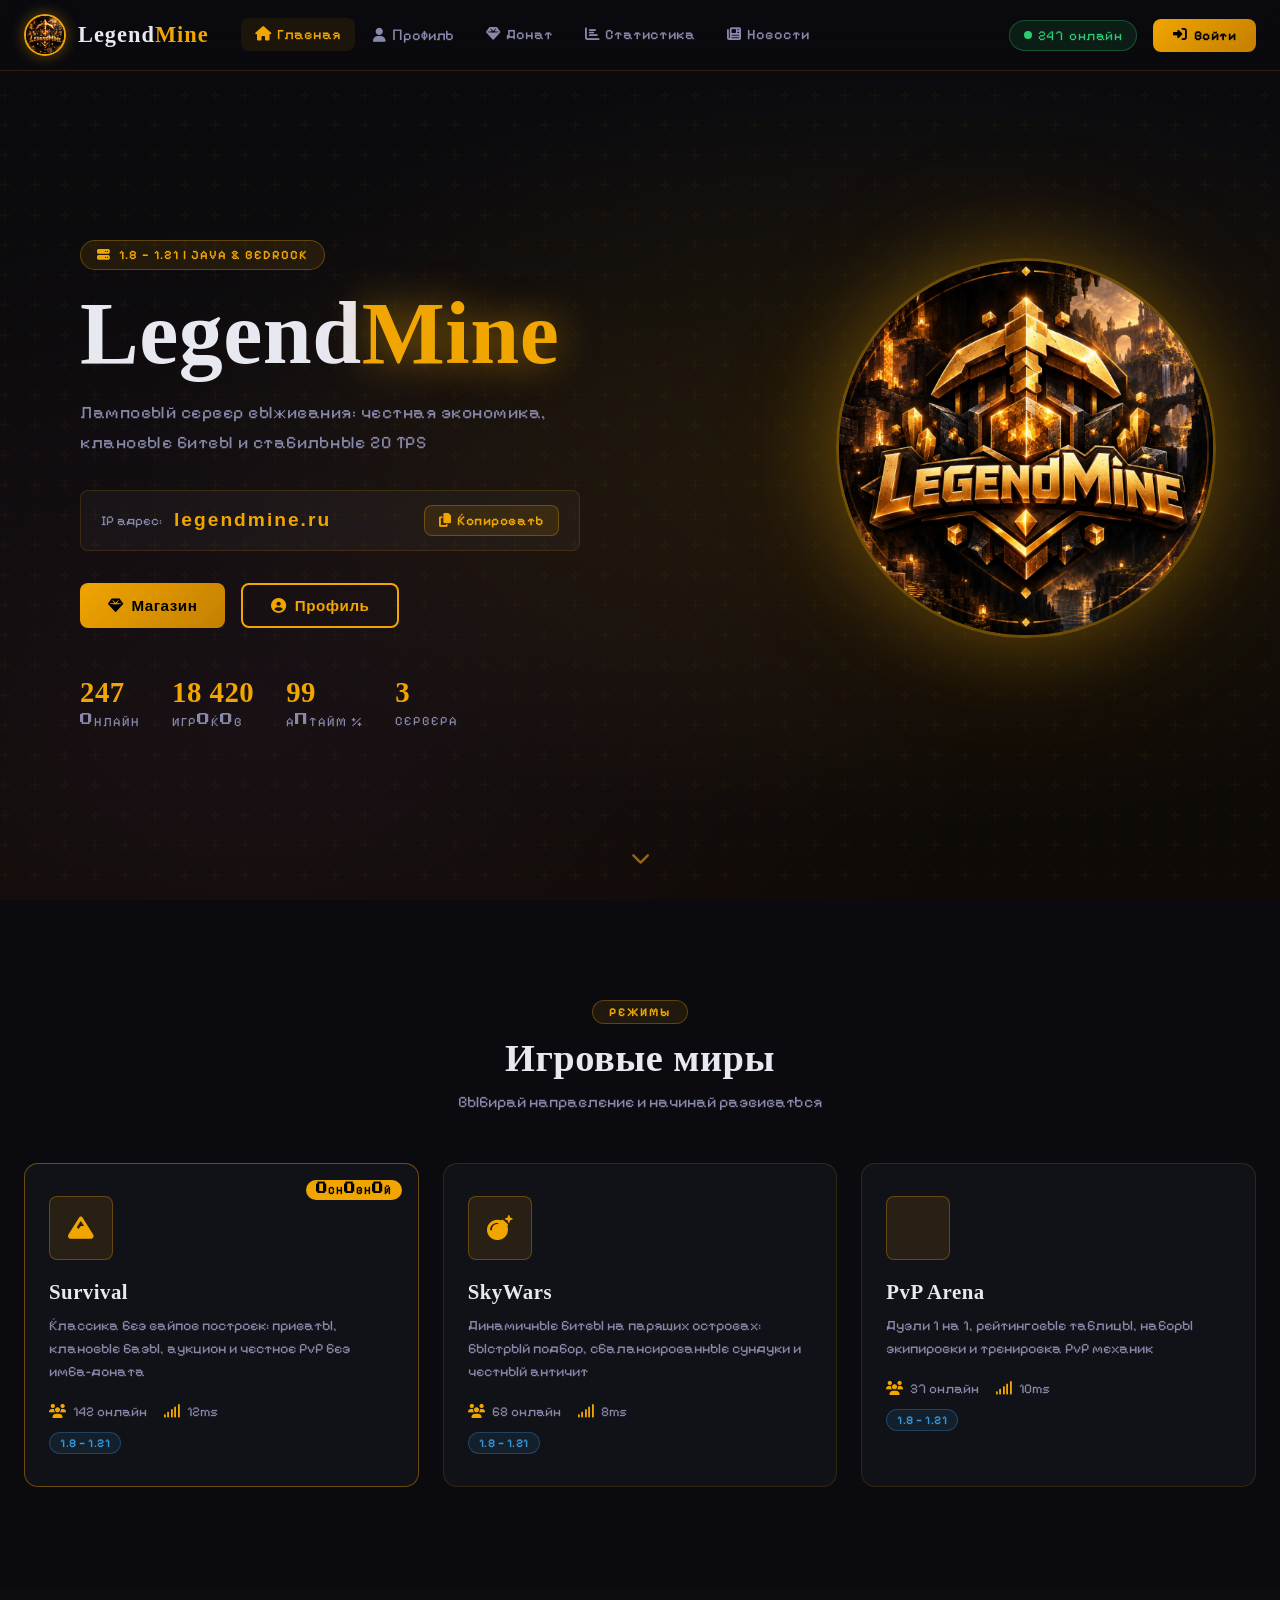
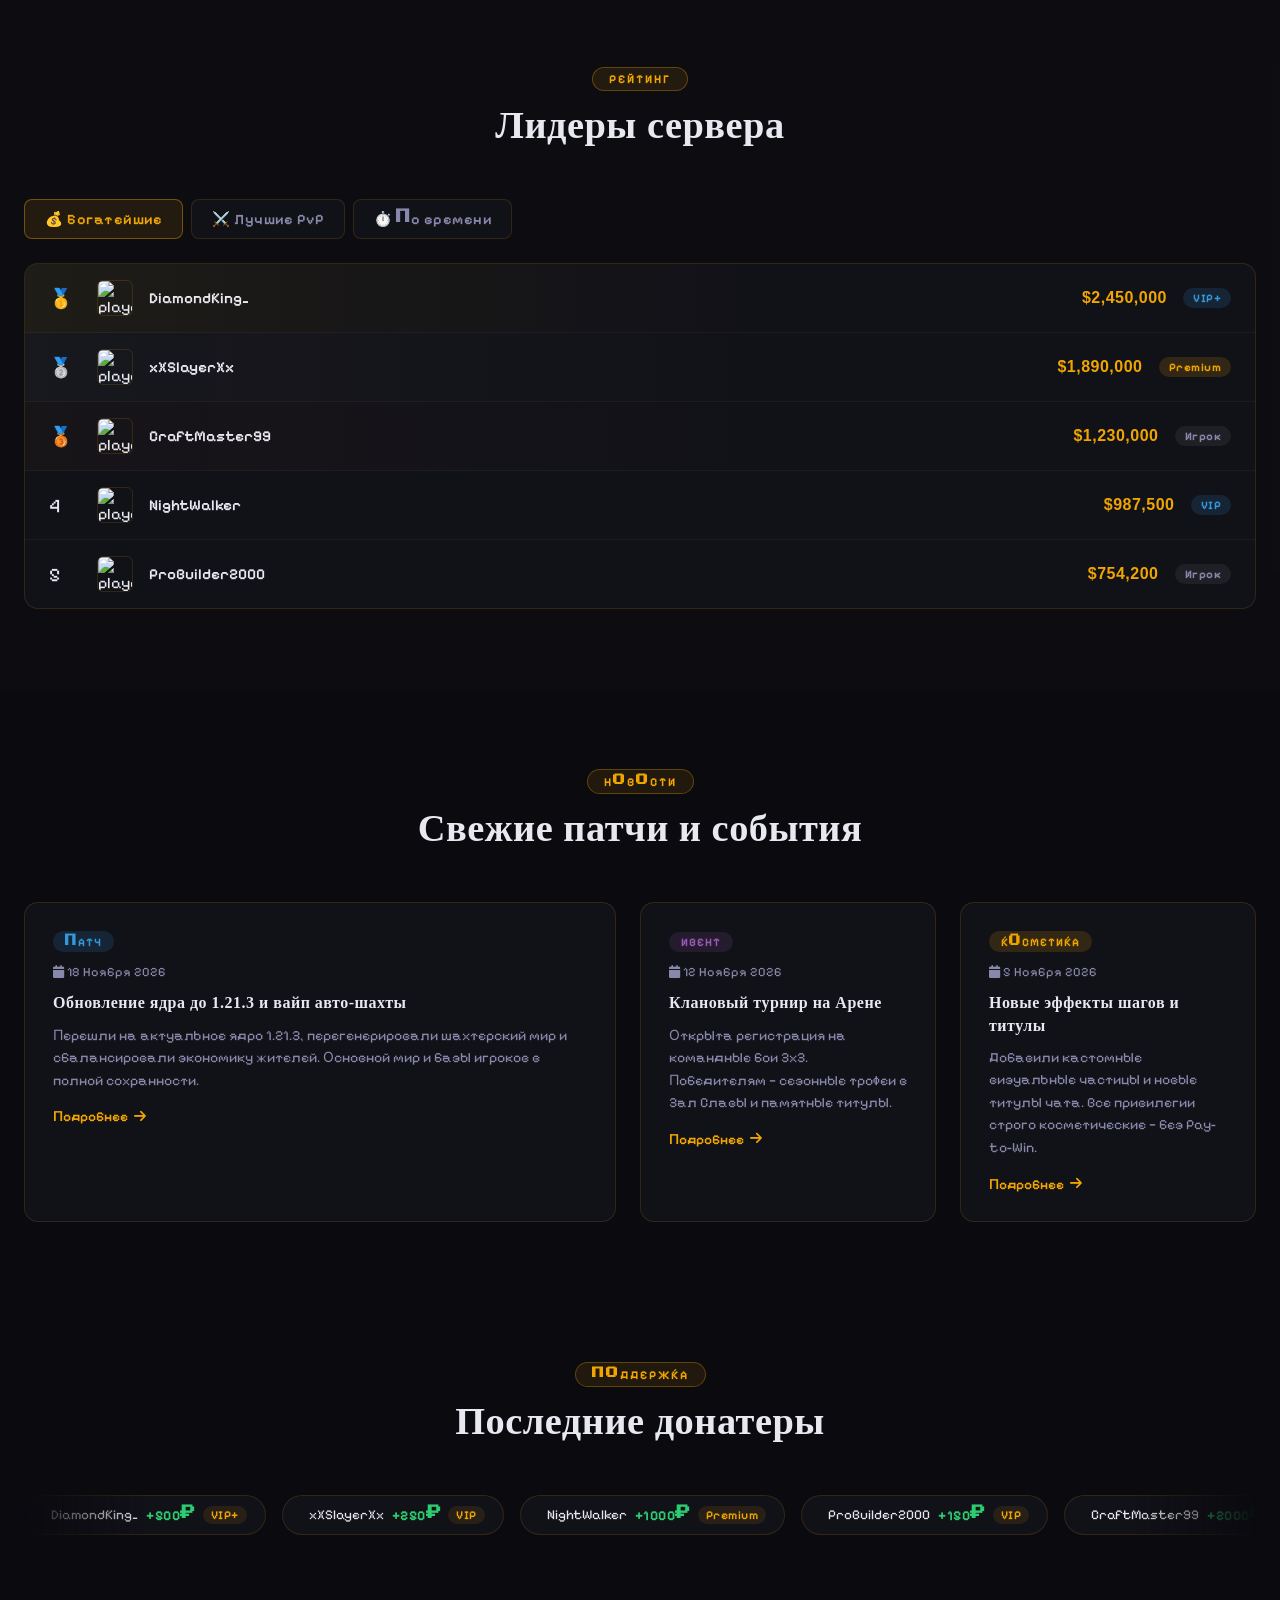
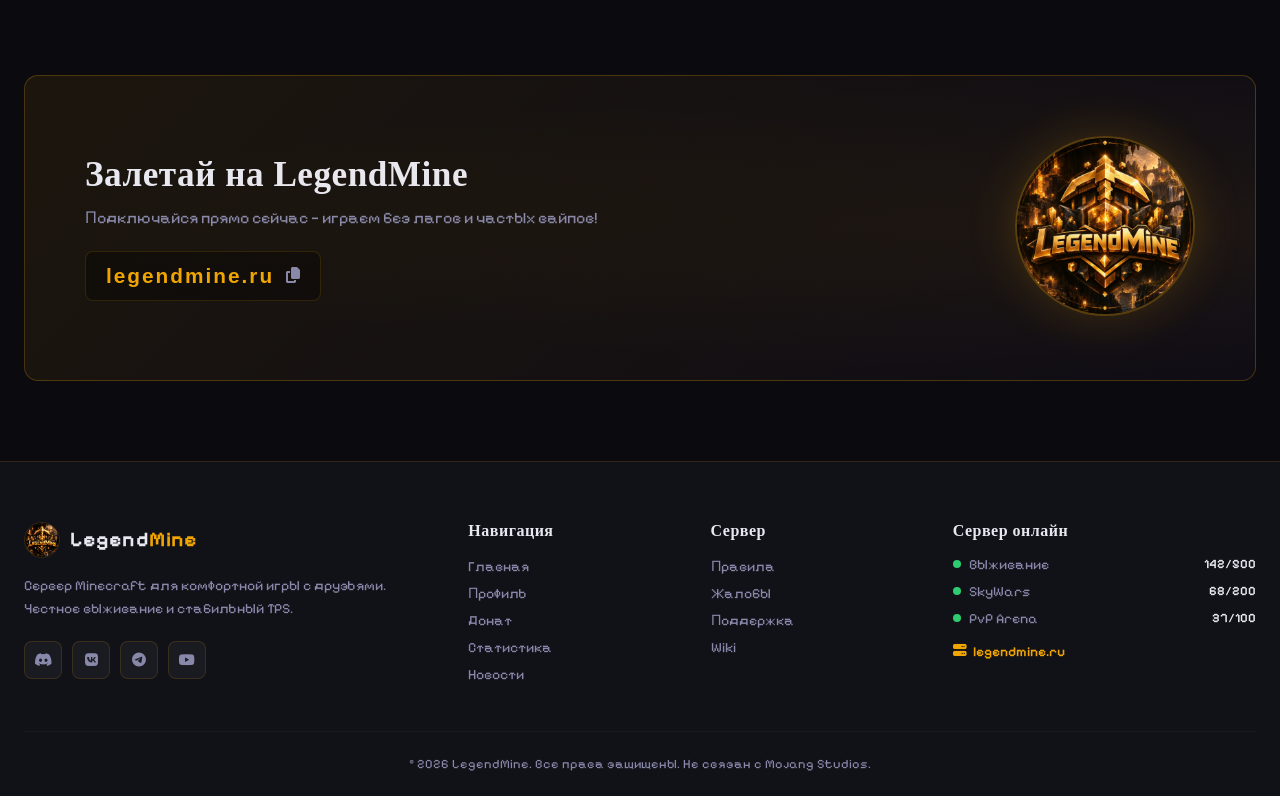
==== commit afb2d496: "Update site copy: natural Minecraft texts and pixel font styling" ====
--- a/index.html
+++ b/index.html
@@ -6,7 +6,9 @@
   <title>LegendMine — Легендарный Minecraft Сервер</title>
   <link rel="stylesheet" href="style.css"/>
   <link rel="preconnect" href="https://fonts.googleapis.com">
-  <link href="https://fonts.googleapis.com/css2?family=Cinzel:wght@400;700;900&family=Rajdhani:wght@400;500;600;700&family=Inter:wght@300;400;500;600&display=swap" rel="stylesheet">
+  <link rel="preconnect" href="https://fonts.gstatic.com" crossorigin>
+  <link href="https://fonts.googleapis.com/css2?family=Pixelify+Sans:wght@400;500;600;700&family=Press+Start+2P&family=Inter:wght@300;400;500;600&display=swap" rel="stylesheet">
+  <link href="https://fonts.cdnfonts.com/css/minecraft-4" rel="stylesheet">
   <link rel="stylesheet" href="https://cdnjs.cloudflare.com/ajax/libs/font-awesome/6.5.0/css/all.min.css"/>
 </head>
 <body>
@@ -49,7 +51,7 @@
     <h1 class="hero-title">
       <span class="hero-legend">Legend</span><span class="hero-mine">Mine</span>
     </h1>
-    <p class="hero-sub">Лучший выживальный сервер с уникальным геймплеем, экономикой и кланами</p>
+    <p class="hero-sub">Ламповый сервер выживания: честная экономика, клановые битвы и стабильные 20 TPS</p>
     <div class="hero-ip-box">
       <span class="ip-label">IP адрес:</span>
       <span class="ip-value" id="server-ip">legendmine.ru</span>
@@ -88,16 +90,16 @@
 <section class="servers-section" id="servers">
   <div class="container">
     <div class="section-title">
-      <span class="section-tag">Игра</span>
-      <h2>Выбери свой сервер</h2>
-      <p>Каждый режим — уникальный мир с своими правилами</p>
+      <span class="section-tag">Режимы</span>
+      <h2>Игровые миры</h2>
+      <p>Выбирай направление и начинай развиваться</p>
     </div>
     <div class="servers-grid">
       <div class="server-card active-server">
         <div class="server-icon"><i class="fas fa-mountain"></i></div>
-        <div class="server-card-badge">ХИТ</div>
-        <h3>Выживание</h3>
-        <p>Классическое выживание с экономикой, кланами и войнами за территорию</p>
+        <div class="server-card-badge">ОСНОВНОЙ</div>
+        <h3>Survival</h3>
+        <p>Классика без вайпов построек: приваты, клановые базы, аукцион и честное PvP без имба-доната</p>
         <div class="server-info">
           <span><i class="fas fa-users"></i> 142 онлайн</span>
           <span><i class="fas fa-signal"></i> 12ms</span>
@@ -107,7 +109,7 @@
       <div class="server-card">
         <div class="server-icon"><i class="fas fa-bomb"></i></div>
         <h3>SkyWars</h3>
-        <p>Битвы на островах в небе. Собирай ресурсы и уничтожай соперников!</p>
+        <p>Динамичные битвы на парящих островах: быстрый подбор, сбалансированные сундуки и честный античит</p>
         <div class="server-info">
           <span><i class="fas fa-users"></i> 68 онлайн</span>
           <span><i class="fas fa-signal"></i> 8ms</span>
@@ -117,7 +119,7 @@
       <div class="server-card">
         <div class="server-icon"><i class="fas fa-sword"></i></div>
         <h3>PvP Arena</h3>
-        <p>Сражения 1v1 и турниры. Докажи что ты лучший боец на сервере</p>
+        <p>Дуэли 1 на 1, рейтинговые таблицы, наборы экипировки и тренировка PvP механик</p>
         <div class="server-info">
           <span><i class="fas fa-users"></i> 37 онлайн</span>
           <span><i class="fas fa-signal"></i> 10ms</span>
@@ -231,29 +233,29 @@
   <div class="container">
     <div class="section-title">
       <span class="section-tag">Новости</span>
-      <h2>Последние обновления</h2>
+      <h2>Свежие патчи и события</h2>
     </div>
     <div class="news-grid">
       <div class="news-card featured">
-        <div class="news-tag update">Обновление</div>
-        <div class="news-date"><i class="fas fa-calendar"></i> 28 Октября 2026</div>
-        <h3>Глобальное обновление 3.0 — Новый мир!</h3>
-        <p>Мы полностью обновили мир выживания! Новые биомы, структуры, боссы и уникальные ресурсы ждут вас. Присоединяйтесь и исследуйте!</p>
-        <a href="#" class="news-read">Читать далее <i class="fas fa-arrow-right"></i></a>
+        <div class="news-tag update">Патч</div>
+        <div class="news-date"><i class="fas fa-calendar"></i> 18 Ноября 2026</div>
+        <h3>Обновление ядра до 1.21.3 и вайп авто-шахты</h3>
+        <p>Перешли на актуальное ядро 1.21.3, перегенерировали шахтерский мир и сбалансировали экономику жителей. Основной мир и базы игроков в полной сохранности.</p>
+        <a href="#" class="news-read">Подробнее <i class="fas fa-arrow-right"></i></a>
       </div>
       <div class="news-card">
         <div class="news-tag event">Ивент</div>
-        <div class="news-date"><i class="fas fa-calendar"></i> 25 Октября 2026</div>
-        <h3>Хэллоуин ивент 2026!</h3>
-        <p>Пугающие мобы, тыквенные фермы и эксклюзивные скины. Получи редкие предметы!</p>
-        <a href="#" class="news-read">Читать далее <i class="fas fa-arrow-right"></i></a>
+        <div class="news-date"><i class="fas fa-calendar"></i> 12 Ноября 2026</div>
+        <h3>Клановый турнир на Арене</h3>
+        <p>Открыта регистрация на командные бои 3х3. Победителям — сезонные трофеи в Зал Славы и памятные титулы.</p>
+        <a href="#" class="news-read">Подробнее <i class="fas fa-arrow-right"></i></a>
       </div>
       <div class="news-card">
-        <div class="news-tag donate">Донат</div>
-        <div class="news-date"><i class="fas fa-calendar"></i> 20 Октября 2026</div>
-        <h3>Новые привилегии в магазине</h3>
-        <p>Добавлены уникальные эффекты, питомцы и новый ранг «Легенда». Скидка 30% на все ранги!</p>
-        <a href="#" class="news-read">Читать далее <i class="fas fa-arrow-right"></i></a>
+        <div class="news-tag donate">Косметика</div>
+        <div class="news-date"><i class="fas fa-calendar"></i> 5 Ноября 2026</div>
+        <h3>Новые эффекты шагов и титулы</h3>
+        <p>Добавили кастомные визуальные частицы и новые титулы чата. Все привилегии строго косметические — без Pay-to-Win.</p>
+        <a href="#" class="news-read">Подробнее <i class="fas fa-arrow-right"></i></a>
       </div>
     </div>
   </div>
@@ -290,8 +292,8 @@
   <div class="container">
     <div class="join-box">
       <div class="join-text">
-        <h2>Готов стать Легендой?</h2>
-        <p>Заходи прямо сейчас и начни своё приключение вместе с тысячами игроков!</p>
+        <h2>Залетай на LegendMine</h2>
+        <p>Подключайся прямо сейчас — играем без лагов и частых вайпов!</p>
         <div class="join-ip">
           <span>legendmine.ru</span>
           <button onclick="copyIP()"><i class="fas fa-copy"></i></button>
@@ -313,7 +315,7 @@
           <img src="logo.jpg" alt="LegendMine" class="footer-logo-img"/>
           <span>Legend<span class="gold">Mine</span></span>
         </div>
-        <p class="footer-desc">Лучший Minecraft сервер с уникальным геймплеем и дружным сообществом.</p>
+        <p class="footer-desc">Сервер Minecraft для комфортной игры с друзьями. Честное выживание и стабильный TPS.</p>
         <div class="social-links">
           <a href="#" class="social-link"><i class="fab fa-discord"></i></a>
           <a href="#" class="social-link"><i class="fab fa-vk"></i></a>
--- a/style.css
+++ b/style.css
@@ -3,7 +3,12 @@
    Dark Gold Theme | Minecraft Server
    ===================================================== */
 
+@import url('https://fonts.cdnfonts.com/css/minecraft-4');
+@import url('https://fonts.googleapis.com/css2?family=Pixelify+Sans:wght@400;500;600;700&family=Press+Start+2P&family=Inter:wght@400;500;600&display=swap');
+
 :root {
+  --font-pixel: 'Minecraft', 'Pixelify Sans', 'Press Start 2P', monospace;
+  --font-text: 'Pixelify Sans', 'Inter', sans-serif;
   --gold: #f0a500;
   --gold-light: #ffd700;
   --gold-dark: #c47f00;
@@ -30,11 +35,44 @@
 html { scroll-behavior: smooth; }
 
 body {
-  font-family: 'Inter', sans-serif;
+  font-family: var(--font-text);
   background: var(--bg-dark);
   color: var(--text);
   overflow-x: hidden;
   min-height: 100vh;
+}
+
+h1, h2, h3, h4,
+.logo-text,
+.hero-title,
+.hero-sub,
+.server-card h3,
+.server-card-badge,
+.server-version,
+.ip-value,
+.copy-btn,
+.btn-primary,
+.btn-secondary,
+.btn-login,
+.online-badge,
+.section-tag,
+.section-title h2,
+.tab-btn,
+.rank,
+.leader-val,
+.leader-badge,
+.news-tag,
+.news-card h3,
+.d-amount,
+.d-rank,
+.hs-num,
+.hs-label,
+.join-text h2,
+.join-ip span,
+.footer-logo span,
+.footer-col h4 {
+  font-family: var(--font-pixel);
+  letter-spacing: 0.5px;
 }
 
 /* =====================================================
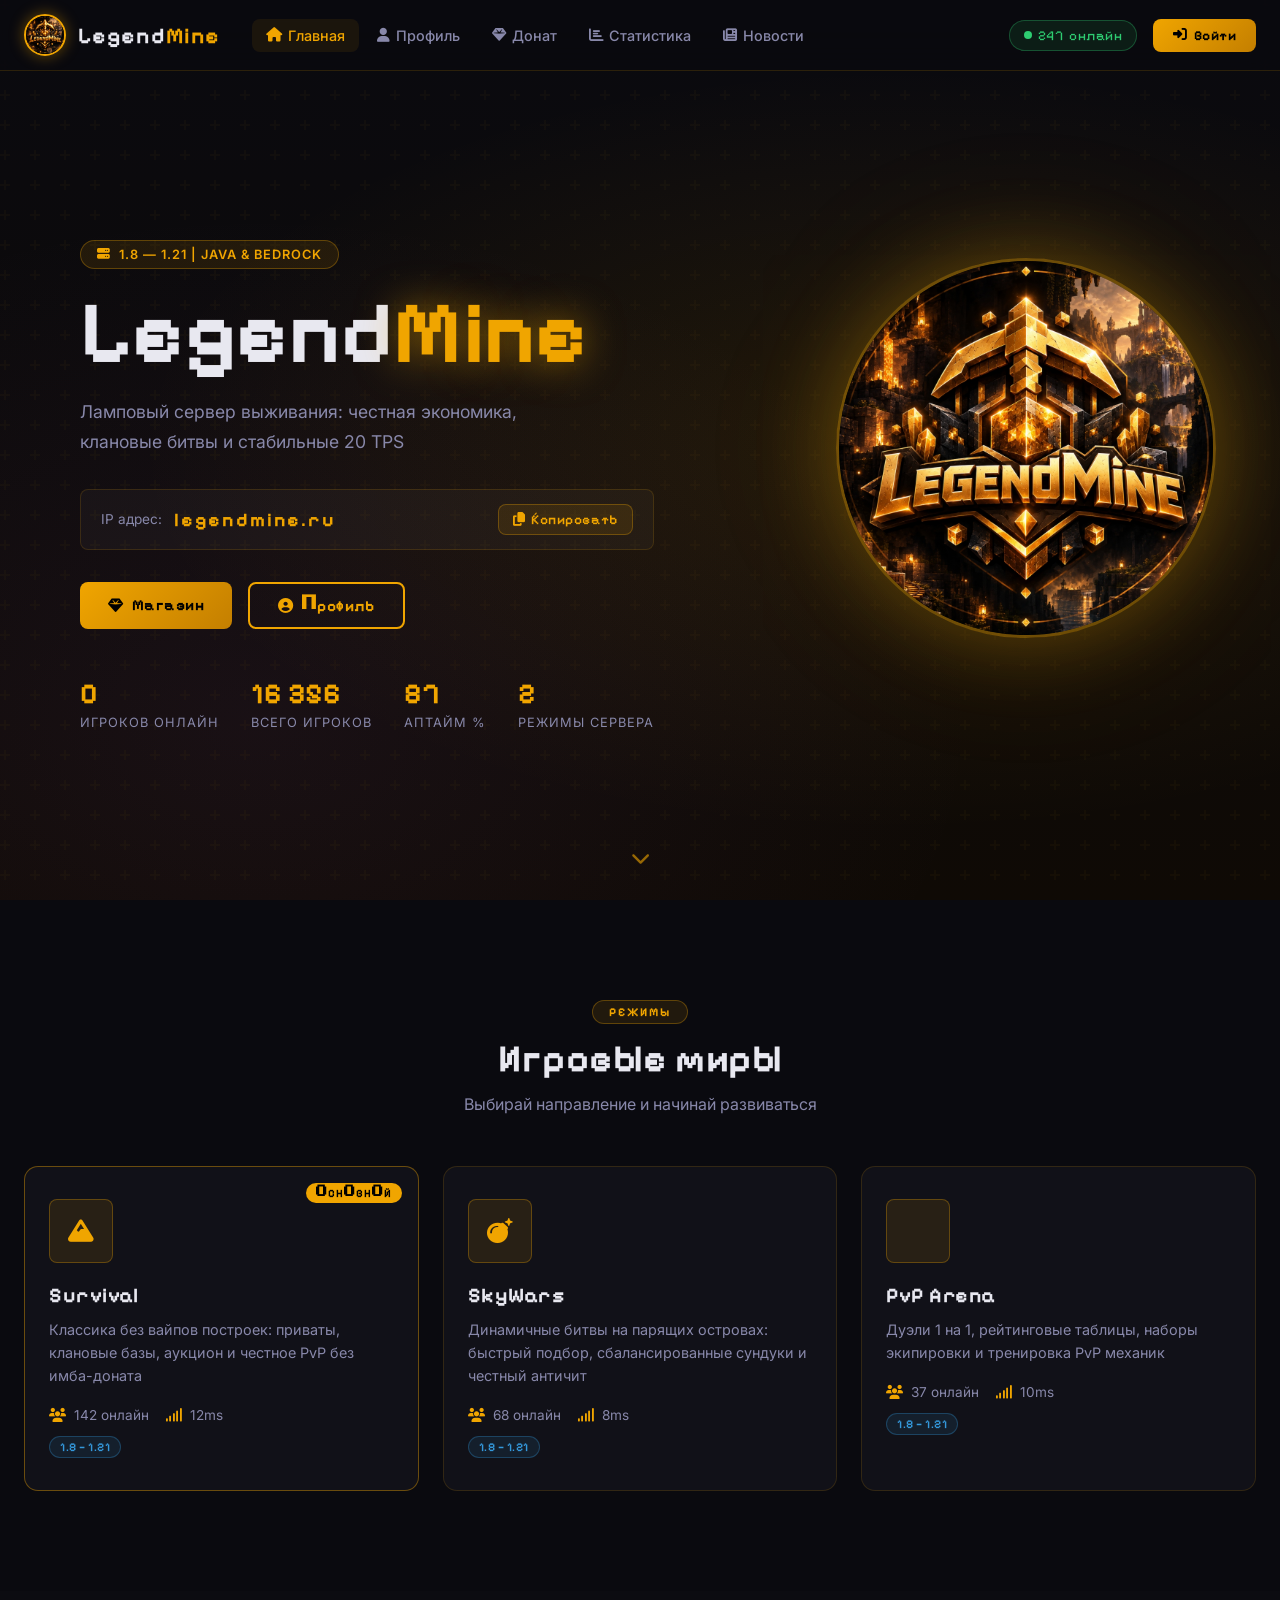
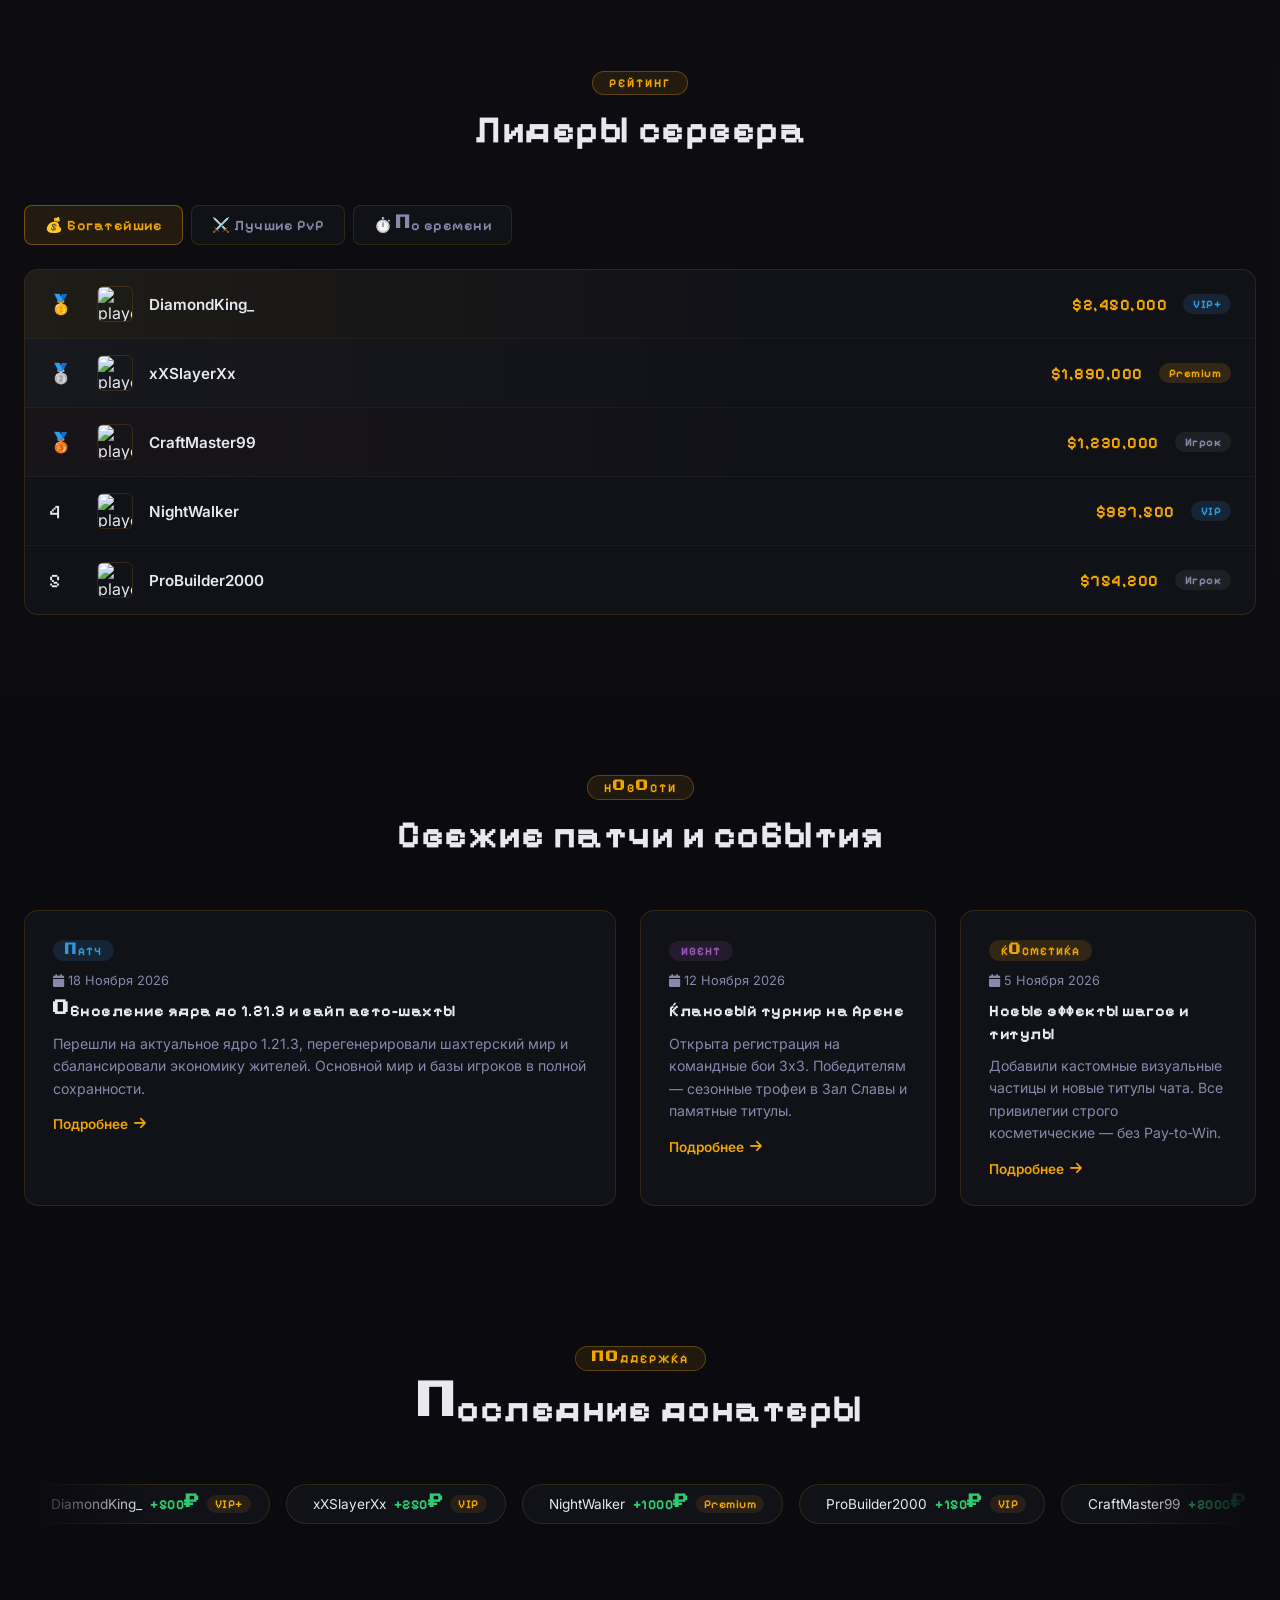
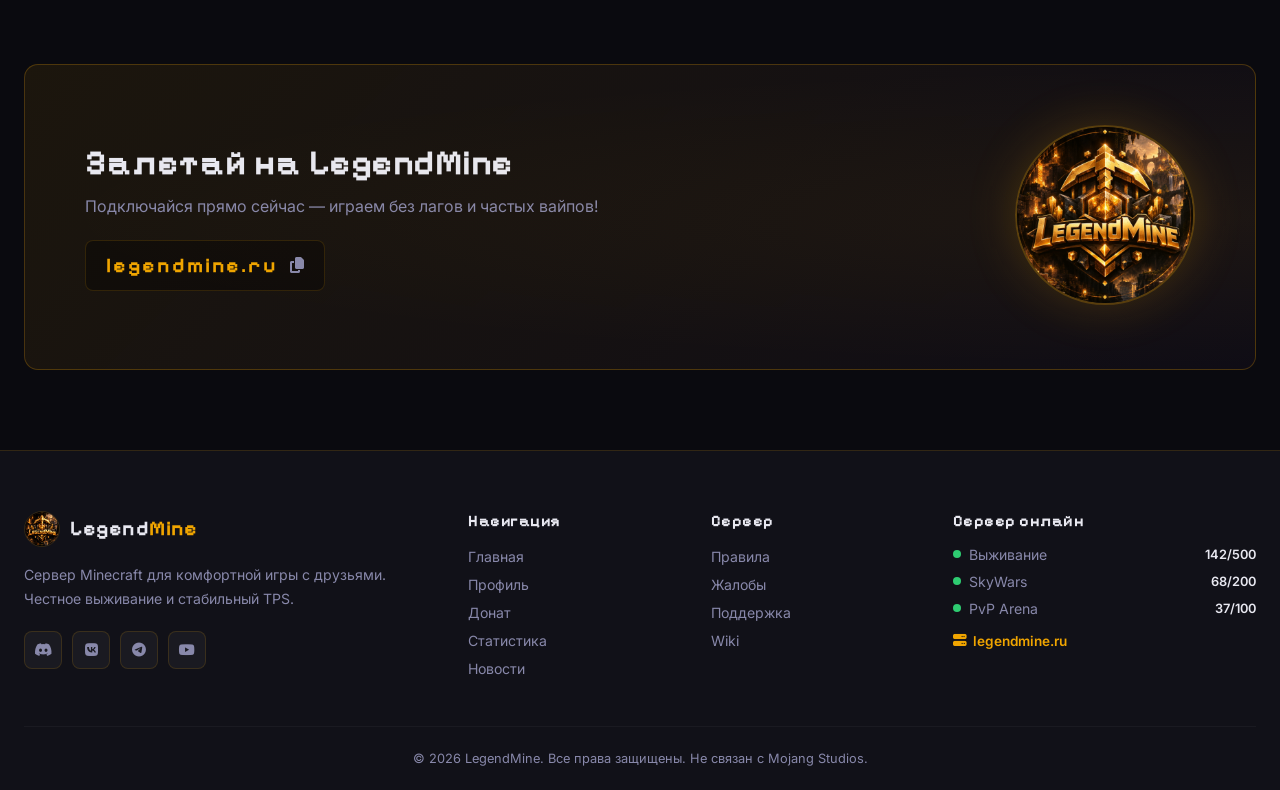
==== commit b1657113: "Fix font overrides, update hero stats labels, and add live VDS Minecraft query" ====
--- a/index.html
+++ b/index.html
@@ -63,20 +63,20 @@
     </div>
     <div class="hero-stats">
       <div class="hero-stat">
-        <span class="hs-num" data-target="247">0</span>
-        <span class="hs-label">Онлайн</span>
+        <span class="hs-num" id="stat-online" data-target="0">0</span>
+        <span class="hs-label">Игроков онлайн</span>
       </div>
       <div class="hero-stat">
-        <span class="hs-num" data-target="18420">0</span>
-        <span class="hs-label">Игроков</span>
+        <span class="hs-num" id="stat-total" data-target="18420">0</span>
+        <span class="hs-label">Всего игроков</span>
       </div>
       <div class="hero-stat">
-        <span class="hs-num" data-target="99">0</span>
+        <span class="hs-num" id="stat-uptime" data-target="99">0</span>
         <span class="hs-label">Аптайм %</span>
       </div>
       <div class="hero-stat">
-        <span class="hs-num" data-target="3">0</span>
-        <span class="hs-label">Сервера</span>
+        <span class="hs-num" id="stat-modes" data-target="3">3</span>
+        <span class="hs-label">Режимы сервера</span>
       </div>
     </div>
   </div>
--- a/style.css
+++ b/style.css
@@ -8,7 +8,7 @@
 
 :root {
   --font-pixel: 'Minecraft', 'Pixelify Sans', 'Press Start 2P', monospace;
-  --font-text: 'Pixelify Sans', 'Inter', sans-serif;
+  --font-body: 'Inter', -apple-system, BlinkMacSystemFont, 'Segoe UI', sans-serif;
   --gold: #f0a500;
   --gold-light: #ffd700;
   --gold-dark: #c47f00;
@@ -35,7 +35,7 @@
 html { scroll-behavior: smooth; }
 
 body {
-  font-family: var(--font-text);
+  font-family: var(--font-body);
   background: var(--bg-dark);
   color: var(--text);
   overflow-x: hidden;
@@ -45,7 +45,6 @@
 h1, h2, h3, h4,
 .logo-text,
 .hero-title,
-.hero-sub,
 .server-card h3,
 .server-card-badge,
 .server-version,
@@ -66,13 +65,25 @@
 .d-amount,
 .d-rank,
 .hs-num,
-.hs-label,
 .join-text h2,
 .join-ip span,
 .footer-logo span,
 .footer-col h4 {
   font-family: var(--font-pixel);
   letter-spacing: 0.5px;
+}
+
+.hero-sub {
+  font-family: var(--font-body);
+  font-size: 1.15rem;
+  color: var(--text-muted);
+}
+
+.hs-label {
+  font-family: var(--font-body);
+  font-size: 0.85rem;
+  text-transform: uppercase;
+  letter-spacing: 1px;
 }
 
 /* =====================================================
@@ -151,7 +162,7 @@
   box-shadow: 0 0 15px rgba(240,165,0,0.4);
 }
 .logo-text {
-  font-family: 'Cinzel', serif;
+  font-family: var(--font-pixel);
   font-size: 1.4rem;
   font-weight: 700;
   color: var(--text);
@@ -244,7 +255,7 @@
   border: none;
   cursor: pointer;
   transition: all 0.3s;
-  font-family: 'Rajdhani', sans-serif;
+  font-family: var(--font-pixel);
   letter-spacing: 0.5px;
 }
 .btn-primary:hover { transform: translateY(-2px); box-shadow: 0 8px 25px rgba(240,165,0,0.4); }
@@ -263,7 +274,7 @@
   border: 2px solid var(--gold);
   cursor: pointer;
   transition: all 0.3s;
-  font-family: 'Rajdhani', sans-serif;
+  font-family: var(--font-pixel);
 }
 .btn-secondary:hover { background: rgba(240,165,0,0.1); transform: translateY(-2px); }
 
@@ -334,7 +345,7 @@
   text-transform: uppercase;
 }
 .hero-title {
-  font-family: 'Cinzel', serif;
+  font-family: var(--font-pixel);
   font-size: clamp(3rem, 7vw, 5.5rem);
   font-weight: 900;
   line-height: 1;
@@ -365,7 +376,7 @@
 }
 .ip-label { color: var(--text-muted); font-size: 0.85rem; }
 .ip-value {
-  font-family: 'Rajdhani', sans-serif;
+  font-family: var(--font-pixel);
   font-size: 1.2rem;
   font-weight: 700;
   color: var(--gold);
@@ -404,7 +415,7 @@
   gap: 4px;
 }
 .hs-num {
-  font-family: 'Cinzel', serif;
+  font-family: var(--font-pixel);
   font-size: 1.8rem;
   font-weight: 700;
   color: var(--gold);
@@ -450,7 +461,7 @@
   margin-bottom: 12px;
 }
 .section-title h2 {
-  font-family: 'Cinzel', serif;
+  font-family: var(--font-pixel);
   font-size: clamp(1.8rem, 3vw, 2.6rem);
   font-weight: 700;
   color: var(--text);
@@ -513,7 +524,7 @@
   letter-spacing: 1px;
 }
 .server-card h3 {
-  font-family: 'Cinzel', serif;
+  font-family: var(--font-pixel);
   font-size: 1.3rem;
   font-weight: 700;
   margin-bottom: 10px;
@@ -588,7 +599,7 @@
 .rank { font-size: 1.2rem; min-width: 32px; }
 .leader-avatar { width: 36px; height: 36px; border-radius: 6px; border: 1px solid var(--border); }
 .leader-name { flex: 1; font-weight: 600; font-size: 0.95rem; }
-.leader-val { color: var(--gold); font-weight: 700; font-family: 'Rajdhani', sans-serif; font-size: 1rem; }
+.leader-val { color: var(--gold); font-weight: 700; font-family: var(--font-pixel); font-size: 1rem; }
 .leader-badge {
   padding: 3px 10px;
   border-radius: 12px;
@@ -645,7 +656,7 @@
 .news-tag.donate { background: rgba(240,165,0,0.15); color: var(--gold); }
 .news-date { color: var(--text-muted); font-size: 0.8rem; margin-bottom: 12px; }
 .news-card h3 {
-  font-family: 'Cinzel', serif;
+  font-family: var(--font-pixel);
   font-size: 1rem;
   font-weight: 700;
   margin-bottom: 10px;
@@ -720,7 +731,7 @@
   background: radial-gradient(ellipse at right, rgba(240,165,0,0.05), transparent 70%);
 }
 .join-text h2 {
-  font-family: 'Cinzel', serif;
+  font-family: var(--font-pixel);
   font-size: 2.2rem;
   font-weight: 700;
   margin-bottom: 12px;
@@ -736,7 +747,7 @@
   padding: 12px 20px;
   display: inline-flex;
 }
-.join-ip span { font-family: 'Rajdhani', sans-serif; font-size: 1.3rem; font-weight: 700; color: var(--gold); letter-spacing: 2px; }
+.join-ip span { font-family: var(--font-pixel); font-size: 1.3rem; font-weight: 700; color: var(--gold); letter-spacing: 2px; }
 .join-ip button { background: none; border: none; color: var(--text-muted); cursor: pointer; font-size: 1rem; transition: color 0.2s; }
 .join-ip button:hover { color: var(--gold); }
 .join-logo img { width: 180px; height: 180px; object-fit: cover; border-radius: 50%; border: 2px solid rgba(240,165,0,0.3); box-shadow: 0 0 50px rgba(240,165,0,0.2); animation: float 6s ease-in-out infinite; }
@@ -761,7 +772,7 @@
   display: flex;
   align-items: center;
   gap: 10px;
-  font-family: 'Cinzel', serif;
+  font-family: var(--font-pixel);
   font-size: 1.3rem;
   font-weight: 700;
   margin-bottom: 16px;
@@ -783,7 +794,7 @@
   font-size: 0.9rem;
 }
 .social-link:hover { background: rgba(240,165,0,0.1); border-color: rgba(240,165,0,0.4); color: var(--gold); }
-.footer-col h4 { font-family: 'Cinzel', serif; font-weight: 700; margin-bottom: 16px; color: var(--text); }
+.footer-col h4 { font-family: var(--font-pixel); font-weight: 700; margin-bottom: 16px; color: var(--text); }
 .footer-col ul { list-style: none; }
 .footer-col ul li { margin-bottom: 8px; }
 .footer-col ul li a { color: var(--text-muted); text-decoration: none; font-size: 0.88rem; transition: color 0.2s; }
@@ -832,7 +843,7 @@
   z-index: 1;
 }
 .page-header h1 {
-  font-family: 'Cinzel', serif;
+  font-family: var(--font-pixel);
   font-size: 2.5rem;
   font-weight: 700;
   margin-bottom: 10px;
@@ -921,7 +932,7 @@
   text-align: center;
 }
 .profile-name {
-  font-family: 'Cinzel', serif;
+  font-family: var(--font-pixel);
   font-size: 1.3rem;
   font-weight: 700;
   margin-bottom: 8px;
@@ -976,7 +987,7 @@
 .donate-icon { background: rgba(155,89,182,0.1); color: var(--purple); }
 .balance-info { display: flex; flex-direction: column; }
 .balance-info small { color: var(--text-muted); font-size: 0.75rem; margin-bottom: 3px; }
-.balance-amount { font-family: 'Rajdhani', sans-serif; font-size: 1.1rem; font-weight: 700; color: var(--gold); }
+.balance-amount { font-family: var(--font-pixel); font-size: 1.1rem; font-weight: 700; color: var(--gold); }
 
 /* RIGHT */
 .profile-right {
@@ -1043,7 +1054,7 @@
 .stat-icon.blocks { background: rgba(52,73,94,0.3); color: #7f8c8d; }
 .stat-icon.mobs { background: rgba(46,204,113,0.1); color: var(--green); }
 .stat-icon.level { background: rgba(240,165,0,0.1); color: var(--gold); }
-.stat-val { font-family: 'Rajdhani', sans-serif; font-size: 1.5rem; font-weight: 700; color: var(--text); }
+.stat-val { font-family: var(--font-pixel); font-size: 1.5rem; font-weight: 700; color: var(--text); }
 .stat-name { font-size: 0.78rem; color: var(--text-muted); margin-top: 2px; }
 .xp-section { margin-bottom: 20px; }
 .xp-label { display: flex; justify-content: space-between; font-size: 0.85rem; margin-bottom: 8px; color: var(--text-muted); }
@@ -1065,7 +1076,7 @@
 .clan-role { color: var(--text-muted); font-size: 0.8rem; }
 
 /* Inventory tab */
-.inventory-label { font-weight: 700; font-family: 'Cinzel', serif; font-size: 0.9rem; margin-bottom: 12px; color: var(--text-muted); text-transform: uppercase; letter-spacing: 1px; }
+.inventory-label { font-weight: 700; font-family: var(--font-pixel); font-size: 0.9rem; margin-bottom: 12px; color: var(--text-muted); text-transform: uppercase; letter-spacing: 1px; }
 .equipment-grid {
   display: grid;
   grid-template-columns: repeat(3, 1fr);
@@ -1140,7 +1151,7 @@
 .hotbar-slot.active-slot { border-color: var(--gold); background: rgba(240,165,0,0.08); }
 
 /* Resources tab */
-.resources-title { font-family: 'Cinzel', serif; font-size: 1.1rem; font-weight: 700; margin-bottom: 20px; }
+.resources-title { font-family: var(--font-pixel); font-size: 1.1rem; font-weight: 700; margin-bottom: 20px; }
 .resources-grid {
   display: grid;
   grid-template-columns: repeat(3, 1fr);
@@ -1156,7 +1167,7 @@
 .res-card:hover { transform: translateY(-2px); border-color: var(--border-hover); }
 .res-emoji { font-size: 1.5rem; margin-bottom: 8px; }
 .res-name { font-size: 0.8rem; color: var(--text-muted); margin-bottom: 4px; }
-.res-count { font-family: 'Rajdhani', sans-serif; font-size: 1.1rem; font-weight: 700; margin-bottom: 8px; }
+.res-count { font-family: var(--font-pixel); font-size: 1.1rem; font-weight: 700; margin-bottom: 8px; }
 .res-bar { height: 4px; background: rgba(255,255,255,0.06); border-radius: 2px; overflow: hidden; }
 .res-fill { height: 100%; border-radius: 2px; transition: width 1s ease; }
 .res-card.diamond .res-fill { background: #4dd9ff; }
@@ -1268,7 +1279,7 @@
 .d-bal-nick { font-weight: 700; font-size: 1.1rem; margin-bottom: 4px; }
 .d-bal-rank { display: inline-block; padding: 2px 10px; border-radius: 10px; font-size: 0.75rem; font-weight: 700; }
 .d-bal-right { display: flex; flex-direction: column; align-items: flex-end; gap: 4px; }
-.d-bal-amount { display: flex; align-items: center; gap: 8px; font-size: 1.6rem; font-weight: 700; font-family: 'Rajdhani', sans-serif; }
+.d-bal-amount { display: flex; align-items: center; gap: 8px; font-size: 1.6rem; font-weight: 700; font-family: var(--font-pixel); }
 .d-bal-right small { color: var(--text-muted); font-size: 0.8rem; }
 .sale-banner {
   display: flex;
@@ -1352,13 +1363,13 @@
 }
 .rank-icon { font-size: 2.5rem; }
 .rank-name {
-  font-family: 'Cinzel', serif;
+  font-family: var(--font-pixel);
   font-size: 1.4rem;
   font-weight: 700;
 }
 .rank-price { display: flex; align-items: baseline; gap: 10px; }
 .old-price { color: var(--text-muted); font-size: 1rem; text-decoration: line-through; }
-.cur-price { color: var(--gold); font-family: 'Rajdhani', sans-serif; font-size: 1.8rem; font-weight: 700; }
+.cur-price { color: var(--gold); font-family: var(--font-pixel); font-size: 1.8rem; font-weight: 700; }
 .rank-perks { list-style: none; display: flex; flex-direction: column; gap: 8px; flex: 1; }
 .rank-perks li {
   display: flex;
@@ -1379,7 +1390,7 @@
   font-size: 0.9rem;
   font-weight: 700;
   transition: all 0.2s;
-  font-family: 'Rajdhani', sans-serif;
+  font-family: var(--font-pixel);
   letter-spacing: 0.5px;
 }
 .rank-buy-btn:hover { background: rgba(255,255,255,0.1); }
@@ -1409,7 +1420,7 @@
 .item-emoji { font-size: 2.5rem; margin-bottom: 12px; }
 .item-card h4 { font-weight: 700; font-size: 0.95rem; margin-bottom: 8px; }
 .item-card p { color: var(--text-muted); font-size: 0.82rem; line-height: 1.5; margin-bottom: 14px; }
-.item-price { color: var(--gold); font-family: 'Rajdhani', sans-serif; font-size: 1.2rem; font-weight: 700; margin-bottom: 12px; }
+.item-price { color: var(--gold); font-family: var(--font-pixel); font-size: 1.2rem; font-weight: 700; margin-bottom: 12px; }
 .item-buy {
   width: 100%;
   padding: 9px;
@@ -1421,7 +1432,7 @@
   font-size: 0.85rem;
   font-weight: 700;
   transition: all 0.2s;
-  font-family: 'Rajdhani', sans-serif;
+  font-family: var(--font-pixel);
 }
 .item-buy:hover { background: rgba(240,165,0,0.15); }
 
@@ -1457,7 +1468,7 @@
   white-space: nowrap;
 }
 .cur-icon { font-size: 2rem; margin-bottom: 10px; }
-.cur-amount { font-family: 'Rajdhani', sans-serif; font-size: 1.4rem; font-weight: 700; color: var(--gold); }
+.cur-amount { font-family: var(--font-pixel); font-size: 1.4rem; font-weight: 700; color: var(--gold); }
 .cur-label { color: var(--text-muted); font-size: 0.8rem; margin-bottom: 12px; }
 .cur-price { color: var(--text); font-size: 1.1rem; font-weight: 600; margin-bottom: 14px; }
 .cur-buy {
@@ -1471,14 +1482,14 @@
   font-size: 0.85rem;
   font-weight: 700;
   transition: all 0.2s;
-  font-family: 'Rajdhani', sans-serif;
+  font-family: var(--font-pixel);
 }
 .cur-buy:hover { background: rgba(255,255,255,0.1); color: var(--text); }
 .cur-buy.gold-btn { background: linear-gradient(135deg, var(--gold-dark), var(--gold)); color: #000; border: none; }
 
 /* Donate History */
 .donate-history { margin-top: 20px; }
-.donate-history h3 { font-family: 'Cinzel', serif; font-size: 1.1rem; font-weight: 700; margin-bottom: 16px; display: flex; align-items: center; gap: 8px; }
+.donate-history h3 { font-family: var(--font-pixel); font-size: 1.1rem; font-weight: 700; margin-bottom: 16px; display: flex; align-items: center; gap: 8px; }
 .donate-history h3 i { color: var(--gold); }
 .dh-table { background: var(--bg-card); border: 1px solid var(--border); border-radius: var(--radius); overflow: hidden; }
 .dh-row {
@@ -1556,9 +1567,9 @@
   margin: 0 auto 20px;
 }
 .modal-icon.gold { background: rgba(240,165,0,0.1); color: var(--gold); }
-.modal-box h3 { font-family: 'Cinzel', serif; font-size: 1.3rem; font-weight: 700; text-align: center; margin-bottom: 12px; }
+.modal-box h3 { font-family: var(--font-pixel); font-size: 1.3rem; font-weight: 700; text-align: center; margin-bottom: 12px; }
 .modal-price { text-align: center; margin-bottom: 24px; }
-.modal-price span { font-family: 'Rajdhani', sans-serif; font-size: 2rem; font-weight: 700; color: var(--gold); }
+.modal-price span { font-family: var(--font-pixel); font-size: 2rem; font-weight: 700; color: var(--gold); }
 .modal-input-group { margin-bottom: 20px; }
 .modal-input-group label { display: block; font-size: 0.85rem; color: var(--text-muted); margin-bottom: 8px; }
 .modal-input {
@@ -1618,7 +1629,7 @@
   font-size: 0.85rem;
   font-weight: 600;
   transition: all 0.2s;
-  font-family: 'Rajdhani', sans-serif;
+  font-family: var(--font-pixel);
   white-space: nowrap;
 }
 .topup-btn:hover, .topup-btn.active { background: rgba(240,165,0,0.1); border-color: rgba(240,165,0,0.4); color: var(--gold); }
@@ -1753,7 +1764,7 @@
   margin-bottom: 12px;
 }
 .auth-title {
-  font-family: 'Cinzel', serif;
+  font-family: var(--font-pixel);
   font-size: 1.8rem;
   font-weight: 700;
   margin-bottom: 6px;
@@ -2024,7 +2035,7 @@
   text-shadow: 1px 1px 0 #000, -1px 1px 0 #000, 1px -1px 0 #000;
   z-index: 2;
   line-height: 1;
-  font-family: 'Rajdhani', sans-serif;
+  font-family: var(--font-pixel);
   pointer-events: none;
 }
 
@@ -2089,7 +2100,7 @@
 .mc-tooltip-name {
   font-size: 0.88rem;
   font-weight: 700;
-  font-family: 'Rajdhani', sans-serif;
+  font-family: var(--font-pixel);
   margin-bottom: 4px;
 }
 .mc-tooltip-enchants { display: flex; flex-direction: column; gap: 2px; }
@@ -2143,7 +2154,7 @@
   font-size: 1.8rem;
   color: #ff6b6b;
 }
-.console-gate h3 { font-family: 'Cinzel', serif; font-size: 1.3rem; font-weight: 700; }
+.console-gate h3 { font-family: var(--font-pixel); font-size: 1.3rem; font-weight: 700; }
 .console-gate p { color: var(--text-muted); font-size: 0.88rem; }
 
 /* Console UI */
@@ -2166,7 +2177,7 @@
   font-size: 0.82rem;
   font-weight: 600;
   color: var(--green);
-  font-family: 'Rajdhani', sans-serif;
+  font-family: var(--font-pixel);
 }
 .console-admin-badge {
   background: rgba(231,76,60,0.1);
@@ -2315,7 +2326,7 @@
 }
 .cpd-skin { height: 80px; object-fit: contain; image-rendering: pixelated; flex-shrink: 0; }
 .cpd-info { flex: 1; }
-.cpd-name { font-family: 'Cinzel', serif; font-size: 1.1rem; font-weight: 700; margin-bottom: 4px; }
+.cpd-name { font-family: var(--font-pixel); font-size: 1.1rem; font-weight: 700; margin-bottom: 4px; }
 .cpd-rank { display: inline-block; padding: 2px 10px; border-radius: 10px; font-size: 0.75rem; font-weight: 700; margin-bottom: 6px; }
 .cpd-status { font-size: 0.8rem; color: var(--text-muted); }
 .cpd-actions { display: flex; flex-direction: column; gap: 5px; }
@@ -2353,7 +2364,7 @@
   padding: 10px 8px;
   text-align: center;
 }
-.cpd-stat span { display: block; font-family: 'Rajdhani', sans-serif; font-size: 1rem; font-weight: 700; color: var(--gold); }
+.cpd-stat span { display: block; font-family: var(--font-pixel); font-size: 1rem; font-weight: 700; color: var(--gold); }
 .cpd-stat small { display: block; font-size: 0.68rem; color: var(--text-muted); margin-top: 2px; }
 
 .cpd-inv-label {
@@ -2454,7 +2465,7 @@
   gap: 4px;
 }
 .si-card i { color: var(--gold); font-size: 1rem; }
-.si-card span { font-family: 'Rajdhani', sans-serif; font-size: 1.1rem; font-weight: 700; color: var(--text); }
+.si-card span { font-family: var(--font-pixel); font-size: 1.1rem; font-weight: 700; color: var(--text); }
 .si-card small { font-size: 0.7rem; color: var(--text-muted); }
 .si-version {
   text-align: center;
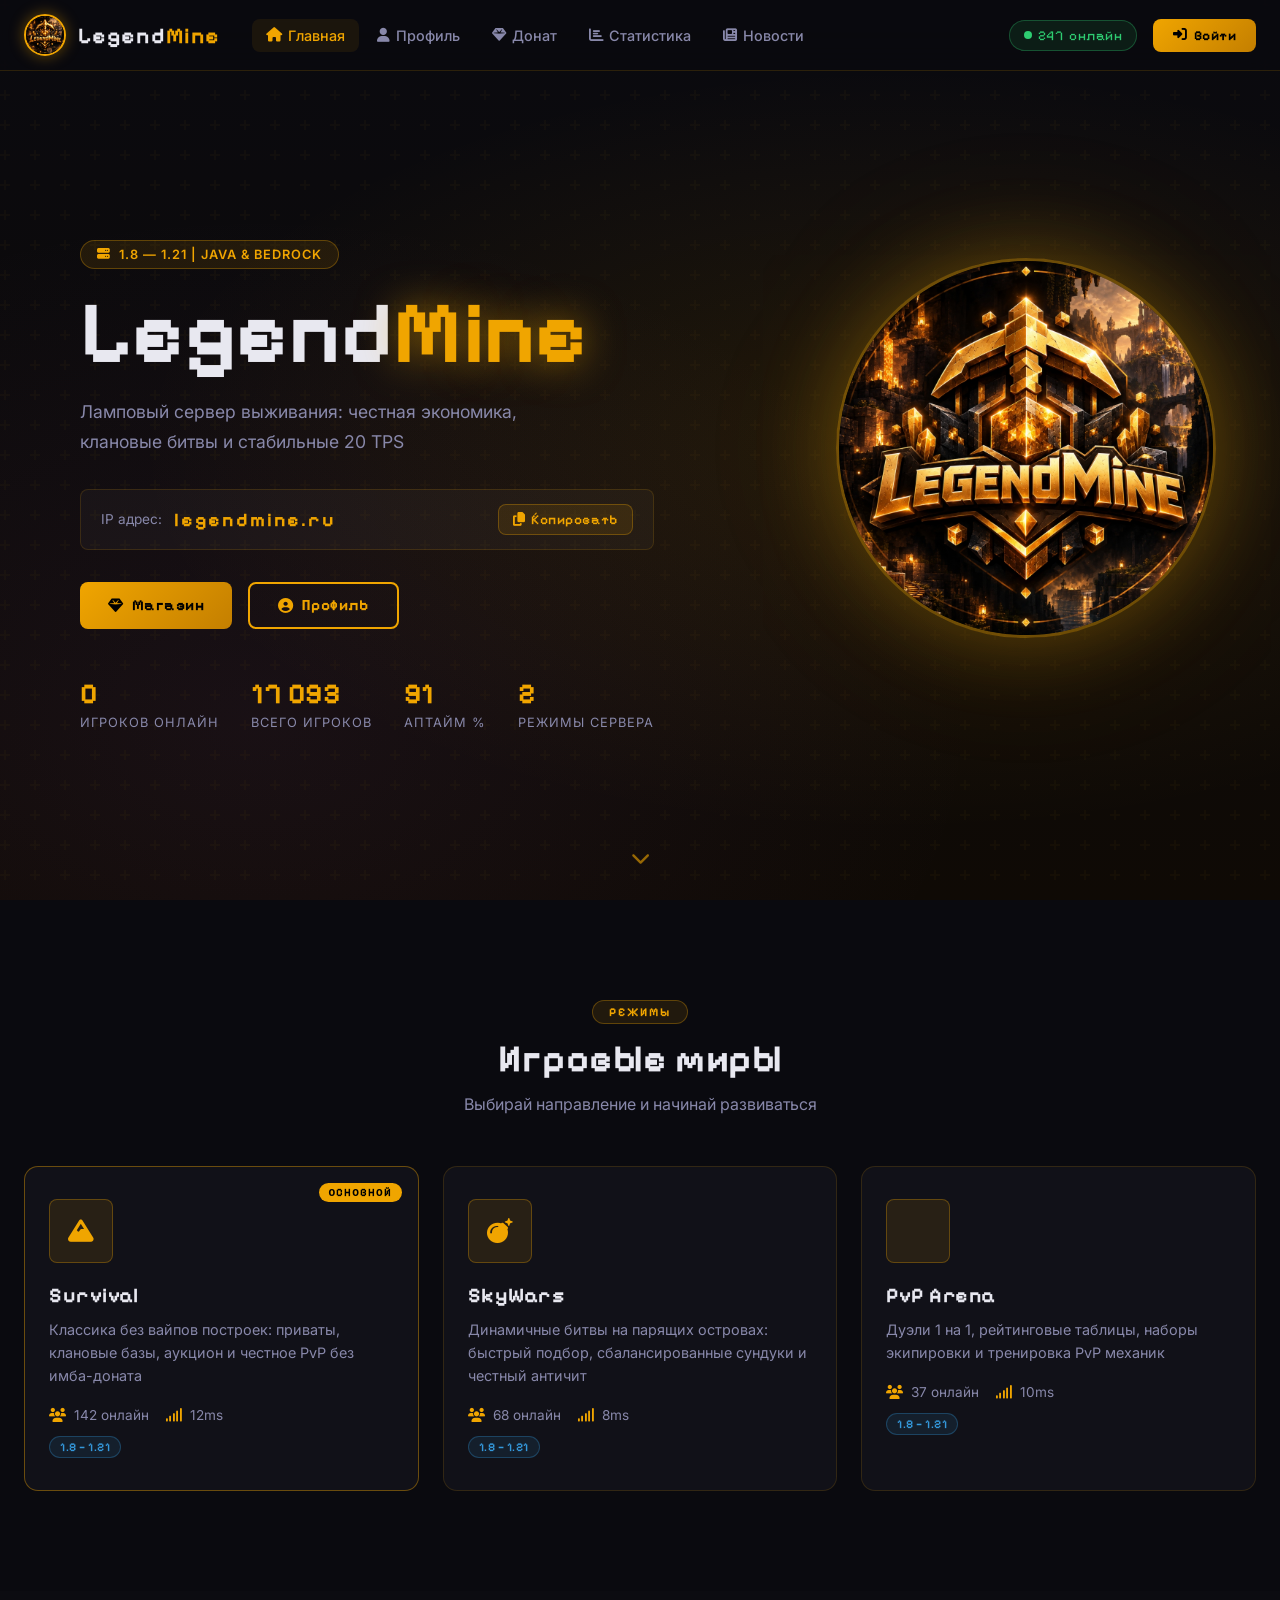
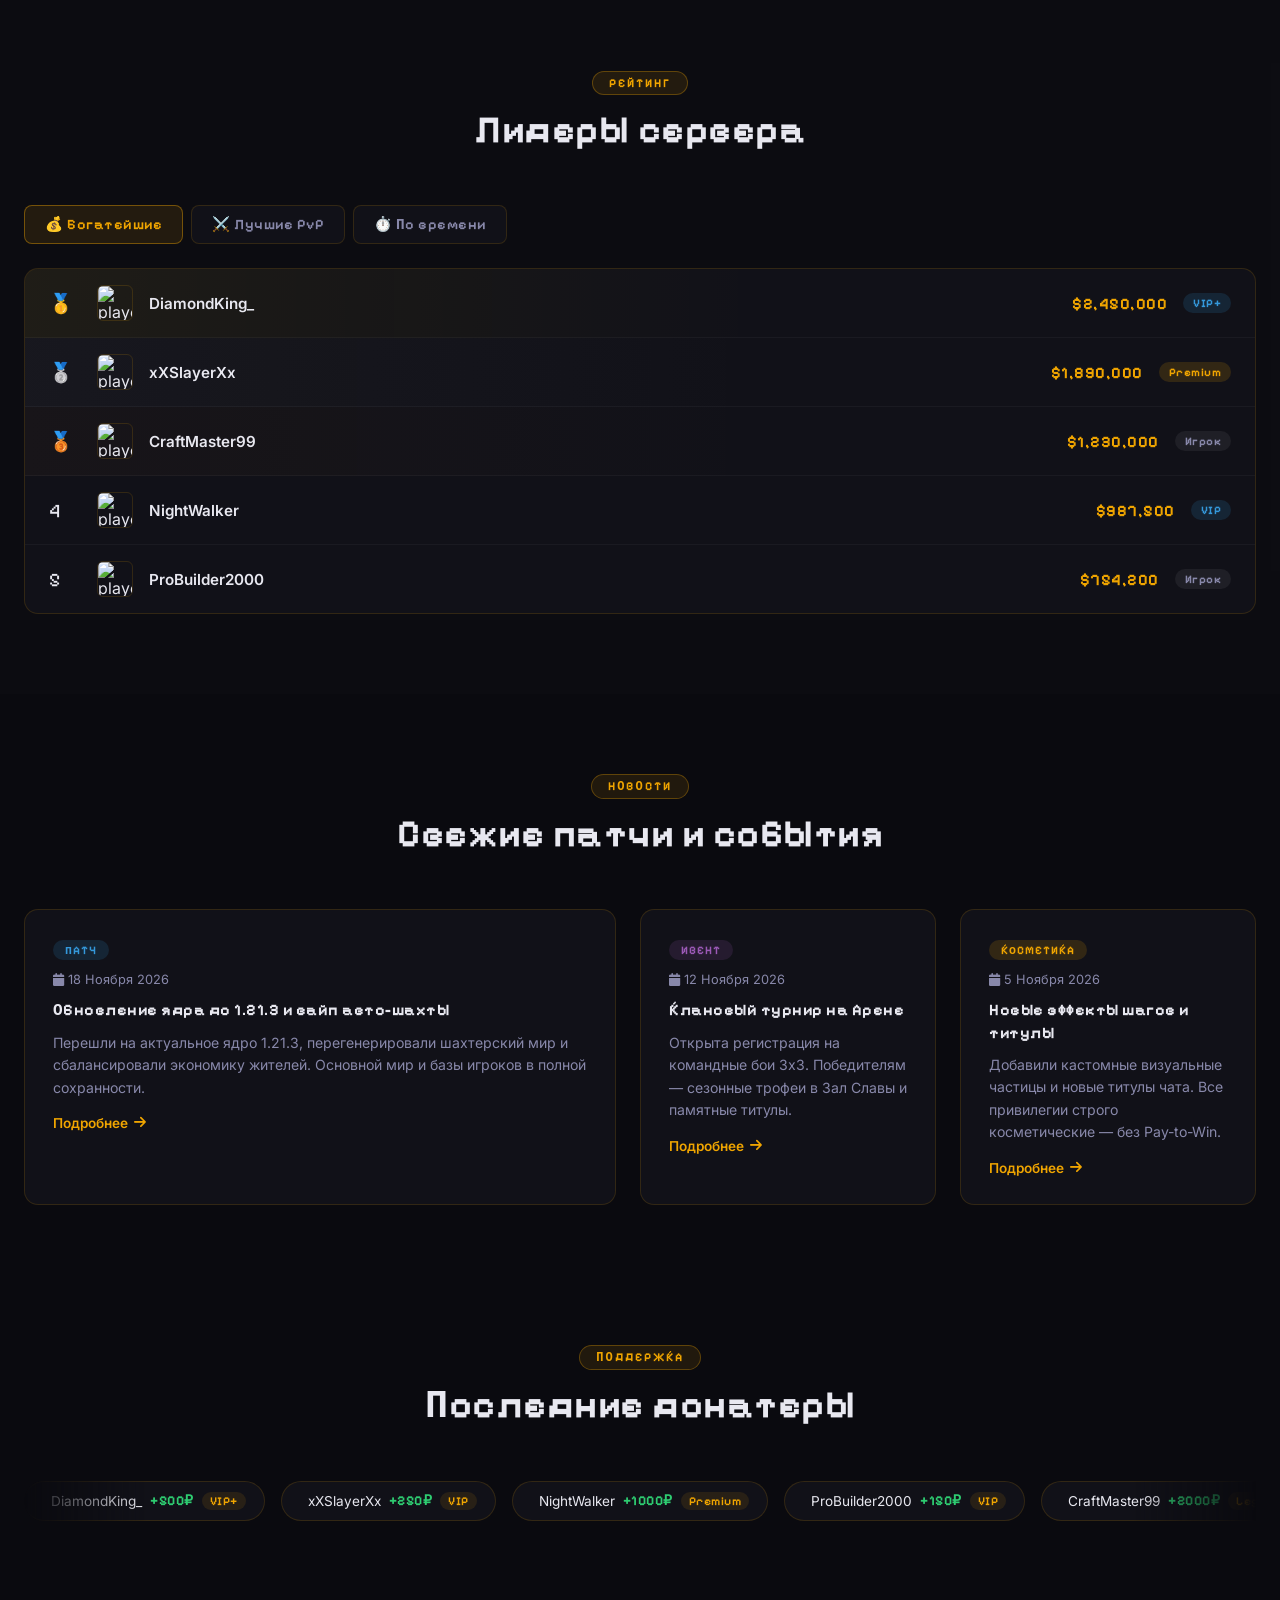
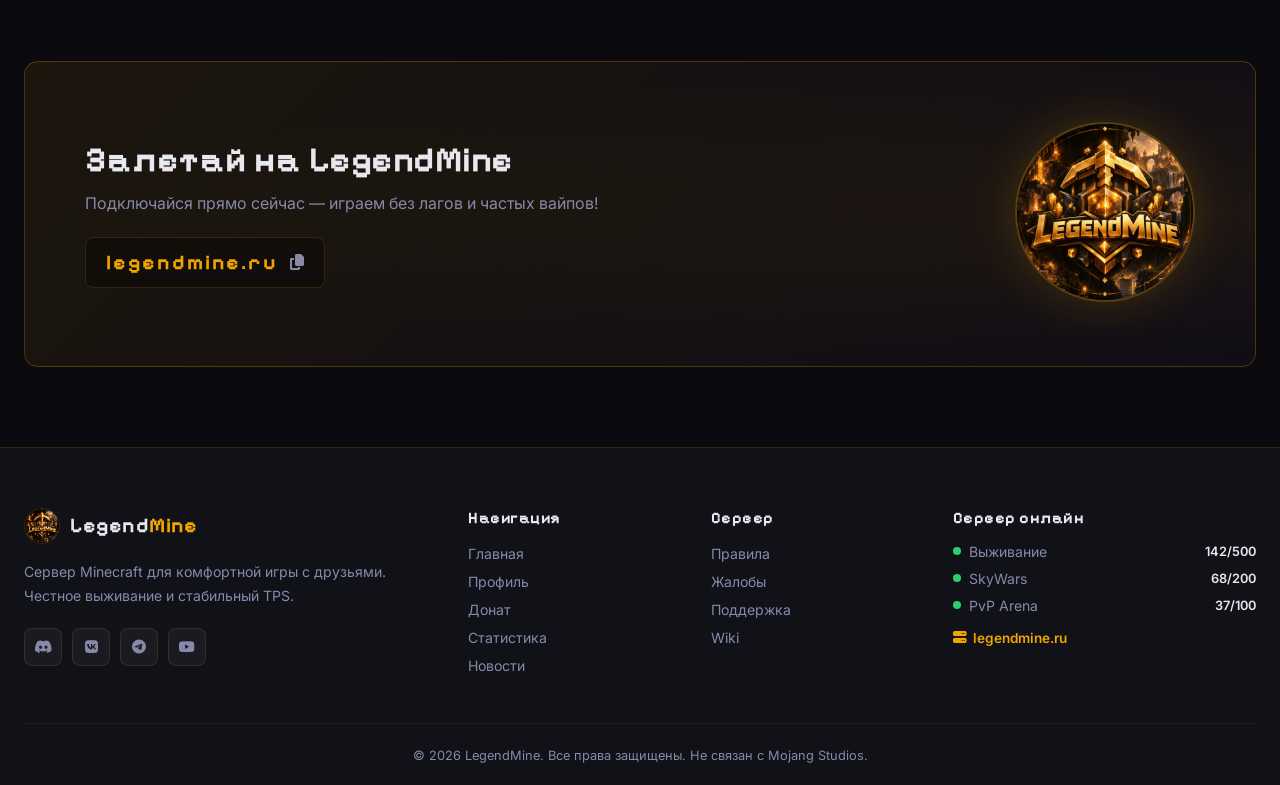
==== commit b3ee7fa3: "Fix font glyphs: use unified Pixelify Sans with complete Cyrillic support, remove incomplete all-cap" ====
--- a/index.html
+++ b/index.html
@@ -7,8 +7,7 @@
   <link rel="stylesheet" href="style.css"/>
   <link rel="preconnect" href="https://fonts.googleapis.com">
   <link rel="preconnect" href="https://fonts.gstatic.com" crossorigin>
-  <link href="https://fonts.googleapis.com/css2?family=Pixelify+Sans:wght@400;500;600;700&family=Press+Start+2P&family=Inter:wght@300;400;500;600&display=swap" rel="stylesheet">
-  <link href="https://fonts.cdnfonts.com/css/minecraft-4" rel="stylesheet">
+  <link href="https://fonts.googleapis.com/css2?family=Pixelify+Sans:wght@400;500;600;700&family=Inter:wght@400;500;600;700&display=swap" rel="stylesheet">
   <link rel="stylesheet" href="https://cdnjs.cloudflare.com/ajax/libs/font-awesome/6.5.0/css/all.min.css"/>
 </head>
 <body>
--- a/style.css
+++ b/style.css
@@ -3,12 +3,11 @@
    Dark Gold Theme | Minecraft Server
    ===================================================== */
 
-@import url('https://fonts.cdnfonts.com/css/minecraft-4');
-@import url('https://fonts.googleapis.com/css2?family=Pixelify+Sans:wght@400;500;600;700&family=Press+Start+2P&family=Inter:wght@400;500;600&display=swap');
+@import url('https://fonts.googleapis.com/css2?family=Pixelify+Sans:wght@400;500;600;700&family=Inter:wght@400;500;600;700&display=swap');
 
 :root {
-  --font-pixel: 'Minecraft', 'Pixelify Sans', 'Press Start 2P', monospace;
-  --font-body: 'Inter', -apple-system, BlinkMacSystemFont, 'Segoe UI', sans-serif;
+  --font-pixel: 'Pixelify Sans', monospace;
+  --font-body: 'Inter', -apple-system, BlinkMacSystemFont, 'Segoe UI', Roboto, sans-serif;
   --gold: #f0a500;
   --gold-light: #ffd700;
   --gold-dark: #c47f00;
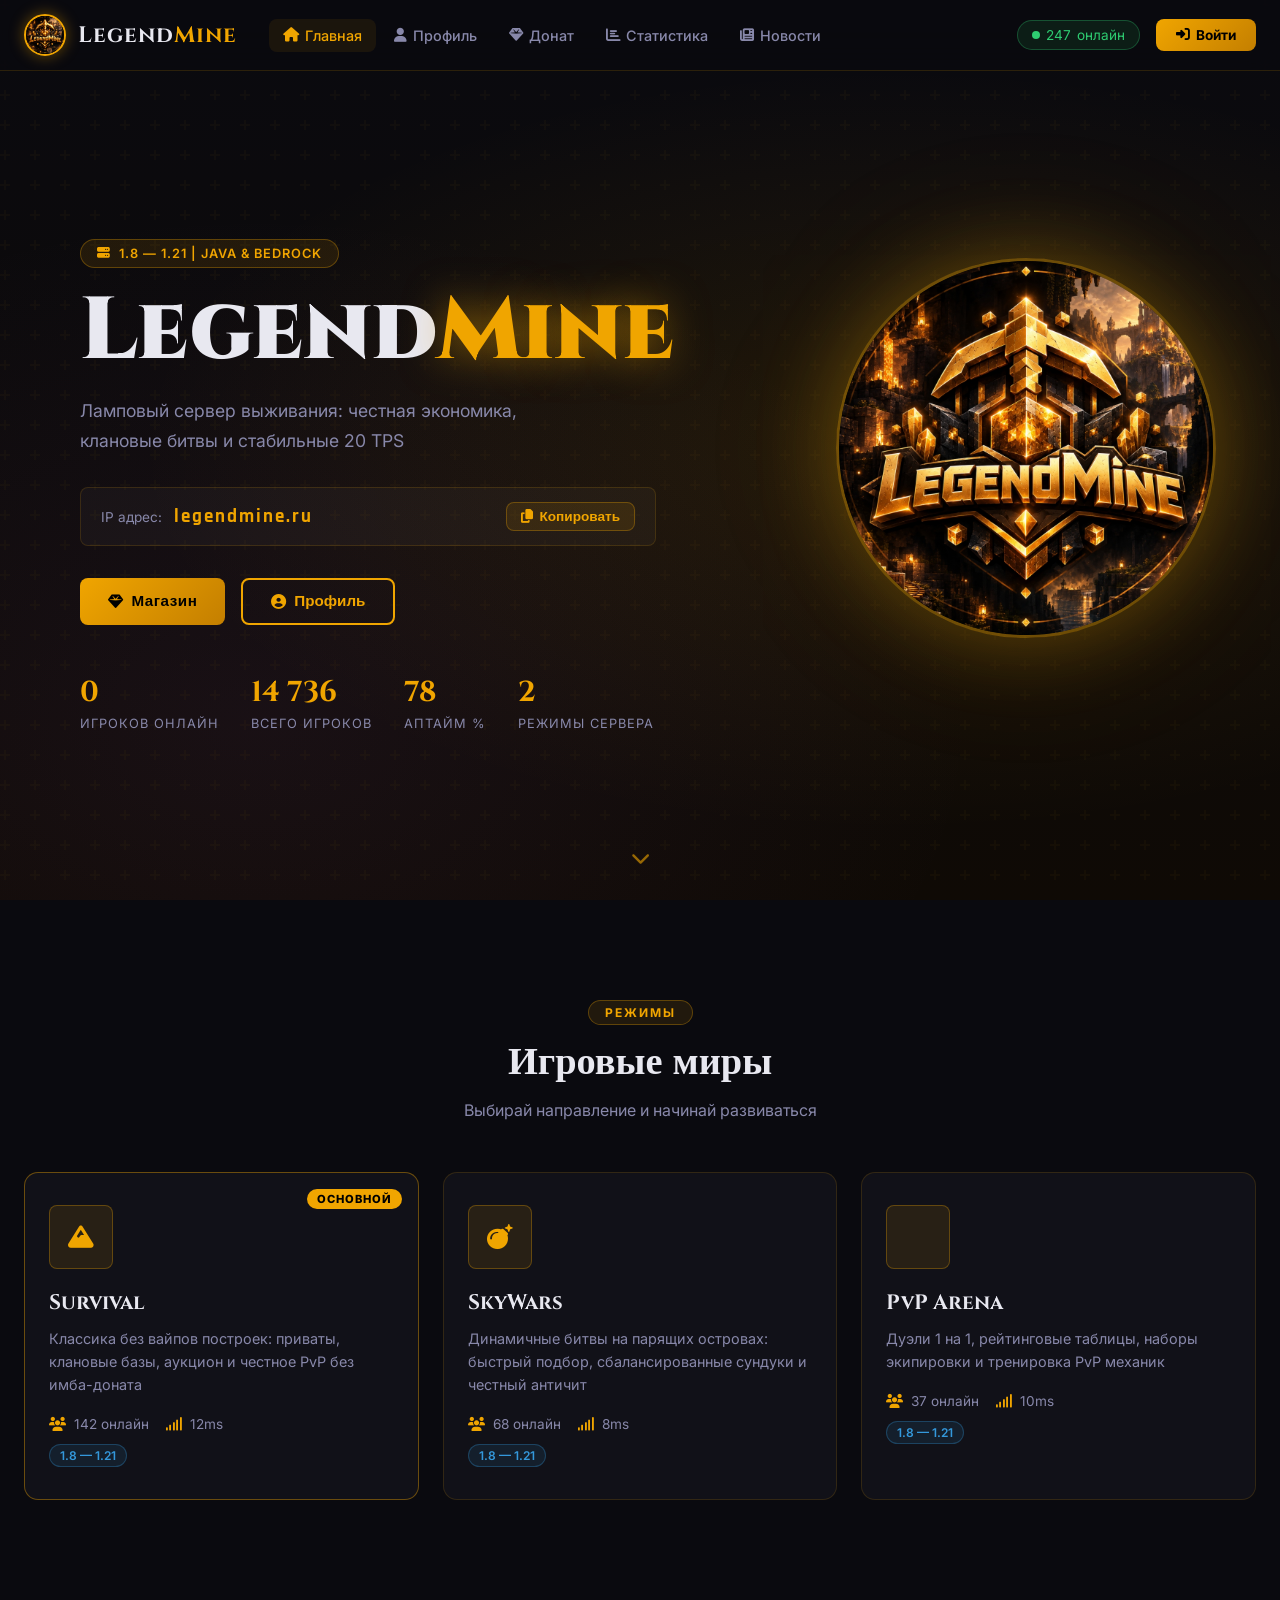
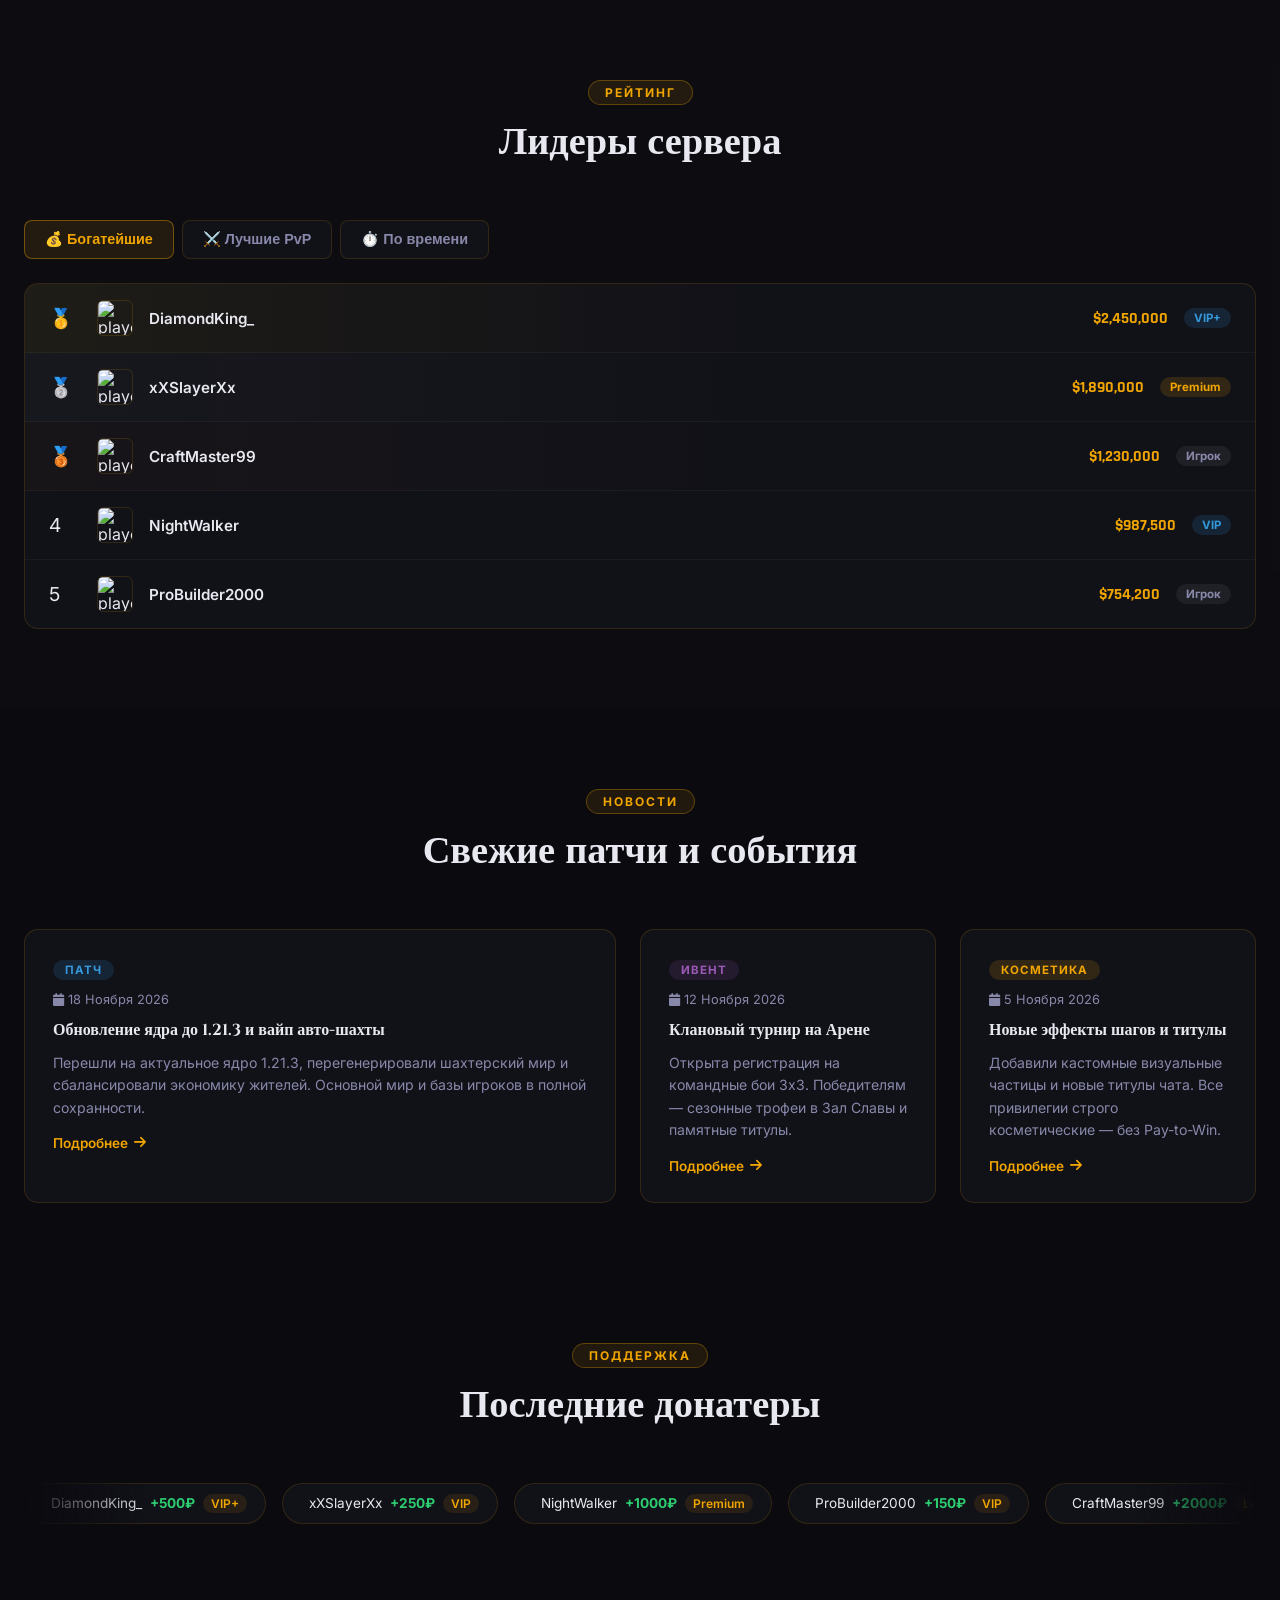
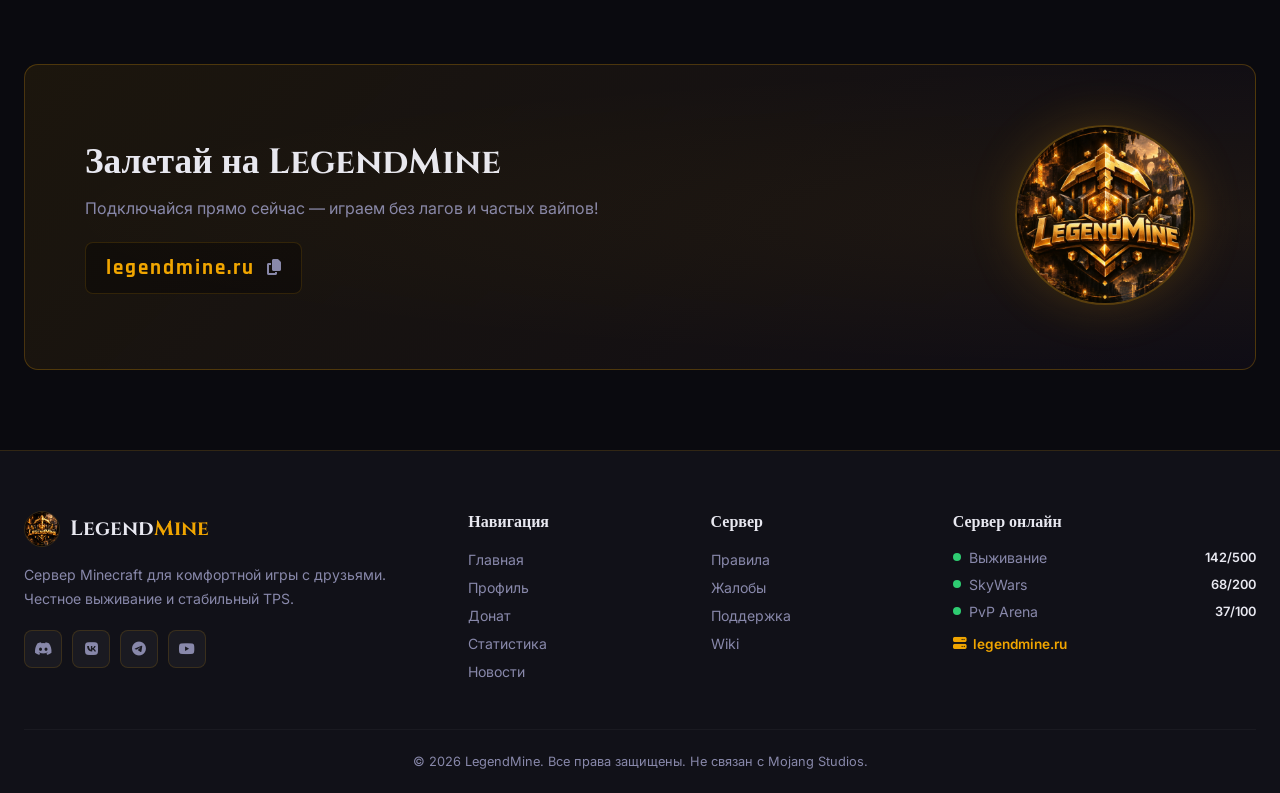
==== commit 9eb91d03: "Revert to standard fonts and fix instant one-click login for demo accounts" ====
--- a/index.html
+++ b/index.html
@@ -7,7 +7,7 @@
   <link rel="stylesheet" href="style.css"/>
   <link rel="preconnect" href="https://fonts.googleapis.com">
   <link rel="preconnect" href="https://fonts.gstatic.com" crossorigin>
-  <link href="https://fonts.googleapis.com/css2?family=Pixelify+Sans:wght@400;500;600;700&family=Inter:wght@400;500;600;700&display=swap" rel="stylesheet">
+  <link href="https://fonts.googleapis.com/css2?family=Cinzel:wght@400;700;900&family=Rajdhani:wght@400;500;600;700&family=Inter:wght@300;400;500;600;700&display=swap" rel="stylesheet">
   <link rel="stylesheet" href="https://cdnjs.cloudflare.com/ajax/libs/font-awesome/6.5.0/css/all.min.css"/>
 </head>
 <body>
--- a/style.css
+++ b/style.css
@@ -3,11 +3,7 @@
    Dark Gold Theme | Minecraft Server
    ===================================================== */
 
-@import url('https://fonts.googleapis.com/css2?family=Pixelify+Sans:wght@400;500;600;700&family=Inter:wght@400;500;600;700&display=swap');
-
 :root {
-  --font-pixel: 'Pixelify Sans', monospace;
-  --font-body: 'Inter', -apple-system, BlinkMacSystemFont, 'Segoe UI', Roboto, sans-serif;
   --gold: #f0a500;
   --gold-light: #ffd700;
   --gold-dark: #c47f00;
@@ -34,55 +30,11 @@
 html { scroll-behavior: smooth; }
 
 body {
-  font-family: var(--font-body);
+  font-family: 'Inter', sans-serif;
   background: var(--bg-dark);
   color: var(--text);
   overflow-x: hidden;
   min-height: 100vh;
-}
-
-h1, h2, h3, h4,
-.logo-text,
-.hero-title,
-.server-card h3,
-.server-card-badge,
-.server-version,
-.ip-value,
-.copy-btn,
-.btn-primary,
-.btn-secondary,
-.btn-login,
-.online-badge,
-.section-tag,
-.section-title h2,
-.tab-btn,
-.rank,
-.leader-val,
-.leader-badge,
-.news-tag,
-.news-card h3,
-.d-amount,
-.d-rank,
-.hs-num,
-.join-text h2,
-.join-ip span,
-.footer-logo span,
-.footer-col h4 {
-  font-family: var(--font-pixel);
-  letter-spacing: 0.5px;
-}
-
-.hero-sub {
-  font-family: var(--font-body);
-  font-size: 1.15rem;
-  color: var(--text-muted);
-}
-
-.hs-label {
-  font-family: var(--font-body);
-  font-size: 0.85rem;
-  text-transform: uppercase;
-  letter-spacing: 1px;
 }
 
 /* =====================================================
@@ -161,7 +113,7 @@
   box-shadow: 0 0 15px rgba(240,165,0,0.4);
 }
 .logo-text {
-  font-family: var(--font-pixel);
+  font-family: 'Cinzel', serif;
   font-size: 1.4rem;
   font-weight: 700;
   color: var(--text);
@@ -254,7 +206,7 @@
   border: none;
   cursor: pointer;
   transition: all 0.3s;
-  font-family: var(--font-pixel);
+  font-family: 'Rajdhani', sans-serif;
   letter-spacing: 0.5px;
 }
 .btn-primary:hover { transform: translateY(-2px); box-shadow: 0 8px 25px rgba(240,165,0,0.4); }
@@ -273,7 +225,7 @@
   border: 2px solid var(--gold);
   cursor: pointer;
   transition: all 0.3s;
-  font-family: var(--font-pixel);
+  font-family: 'Rajdhani', sans-serif;
 }
 .btn-secondary:hover { background: rgba(240,165,0,0.1); transform: translateY(-2px); }
 
@@ -344,7 +296,7 @@
   text-transform: uppercase;
 }
 .hero-title {
-  font-family: var(--font-pixel);
+  font-family: 'Cinzel', serif;
   font-size: clamp(3rem, 7vw, 5.5rem);
   font-weight: 900;
   line-height: 1;
@@ -375,7 +327,7 @@
 }
 .ip-label { color: var(--text-muted); font-size: 0.85rem; }
 .ip-value {
-  font-family: var(--font-pixel);
+  font-family: 'Rajdhani', sans-serif;
   font-size: 1.2rem;
   font-weight: 700;
   color: var(--gold);
@@ -414,7 +366,7 @@
   gap: 4px;
 }
 .hs-num {
-  font-family: var(--font-pixel);
+  font-family: 'Cinzel', serif;
   font-size: 1.8rem;
   font-weight: 700;
   color: var(--gold);
@@ -460,7 +412,7 @@
   margin-bottom: 12px;
 }
 .section-title h2 {
-  font-family: var(--font-pixel);
+  font-family: 'Cinzel', serif;
   font-size: clamp(1.8rem, 3vw, 2.6rem);
   font-weight: 700;
   color: var(--text);
@@ -523,7 +475,7 @@
   letter-spacing: 1px;
 }
 .server-card h3 {
-  font-family: var(--font-pixel);
+  font-family: 'Cinzel', serif;
   font-size: 1.3rem;
   font-weight: 700;
   margin-bottom: 10px;
@@ -598,7 +550,7 @@
 .rank { font-size: 1.2rem; min-width: 32px; }
 .leader-avatar { width: 36px; height: 36px; border-radius: 6px; border: 1px solid var(--border); }
 .leader-name { flex: 1; font-weight: 600; font-size: 0.95rem; }
-.leader-val { color: var(--gold); font-weight: 700; font-family: var(--font-pixel); font-size: 1rem; }
+.leader-val { color: var(--gold); font-weight: 700; font-family: 'Rajdhani', sans-serif; font-size: 1rem; }
 .leader-badge {
   padding: 3px 10px;
   border-radius: 12px;
@@ -655,7 +607,7 @@
 .news-tag.donate { background: rgba(240,165,0,0.15); color: var(--gold); }
 .news-date { color: var(--text-muted); font-size: 0.8rem; margin-bottom: 12px; }
 .news-card h3 {
-  font-family: var(--font-pixel);
+  font-family: 'Cinzel', serif;
   font-size: 1rem;
   font-weight: 700;
   margin-bottom: 10px;
@@ -730,7 +682,7 @@
   background: radial-gradient(ellipse at right, rgba(240,165,0,0.05), transparent 70%);
 }
 .join-text h2 {
-  font-family: var(--font-pixel);
+  font-family: 'Cinzel', serif;
   font-size: 2.2rem;
   font-weight: 700;
   margin-bottom: 12px;
@@ -746,7 +698,7 @@
   padding: 12px 20px;
   display: inline-flex;
 }
-.join-ip span { font-family: var(--font-pixel); font-size: 1.3rem; font-weight: 700; color: var(--gold); letter-spacing: 2px; }
+.join-ip span { font-family: 'Rajdhani', sans-serif; font-size: 1.3rem; font-weight: 700; color: var(--gold); letter-spacing: 2px; }
 .join-ip button { background: none; border: none; color: var(--text-muted); cursor: pointer; font-size: 1rem; transition: color 0.2s; }
 .join-ip button:hover { color: var(--gold); }
 .join-logo img { width: 180px; height: 180px; object-fit: cover; border-radius: 50%; border: 2px solid rgba(240,165,0,0.3); box-shadow: 0 0 50px rgba(240,165,0,0.2); animation: float 6s ease-in-out infinite; }
@@ -771,7 +723,7 @@
   display: flex;
   align-items: center;
   gap: 10px;
-  font-family: var(--font-pixel);
+  font-family: 'Cinzel', serif;
   font-size: 1.3rem;
   font-weight: 700;
   margin-bottom: 16px;
@@ -793,7 +745,7 @@
   font-size: 0.9rem;
 }
 .social-link:hover { background: rgba(240,165,0,0.1); border-color: rgba(240,165,0,0.4); color: var(--gold); }
-.footer-col h4 { font-family: var(--font-pixel); font-weight: 700; margin-bottom: 16px; color: var(--text); }
+.footer-col h4 { font-family: 'Cinzel', serif; font-weight: 700; margin-bottom: 16px; color: var(--text); }
 .footer-col ul { list-style: none; }
 .footer-col ul li { margin-bottom: 8px; }
 .footer-col ul li a { color: var(--text-muted); text-decoration: none; font-size: 0.88rem; transition: color 0.2s; }
@@ -842,7 +794,7 @@
   z-index: 1;
 }
 .page-header h1 {
-  font-family: var(--font-pixel);
+  font-family: 'Cinzel', serif;
   font-size: 2.5rem;
   font-weight: 700;
   margin-bottom: 10px;
@@ -931,7 +883,7 @@
   text-align: center;
 }
 .profile-name {
-  font-family: var(--font-pixel);
+  font-family: 'Cinzel', serif;
   font-size: 1.3rem;
   font-weight: 700;
   margin-bottom: 8px;
@@ -986,7 +938,7 @@
 .donate-icon { background: rgba(155,89,182,0.1); color: var(--purple); }
 .balance-info { display: flex; flex-direction: column; }
 .balance-info small { color: var(--text-muted); font-size: 0.75rem; margin-bottom: 3px; }
-.balance-amount { font-family: var(--font-pixel); font-size: 1.1rem; font-weight: 700; color: var(--gold); }
+.balance-amount { font-family: 'Rajdhani', sans-serif; font-size: 1.1rem; font-weight: 700; color: var(--gold); }
 
 /* RIGHT */
 .profile-right {
@@ -1053,7 +1005,7 @@
 .stat-icon.blocks { background: rgba(52,73,94,0.3); color: #7f8c8d; }
 .stat-icon.mobs { background: rgba(46,204,113,0.1); color: var(--green); }
 .stat-icon.level { background: rgba(240,165,0,0.1); color: var(--gold); }
-.stat-val { font-family: var(--font-pixel); font-size: 1.5rem; font-weight: 700; color: var(--text); }
+.stat-val { font-family: 'Rajdhani', sans-serif; font-size: 1.5rem; font-weight: 700; color: var(--text); }
 .stat-name { font-size: 0.78rem; color: var(--text-muted); margin-top: 2px; }
 .xp-section { margin-bottom: 20px; }
 .xp-label { display: flex; justify-content: space-between; font-size: 0.85rem; margin-bottom: 8px; color: var(--text-muted); }
@@ -1075,7 +1027,7 @@
 .clan-role { color: var(--text-muted); font-size: 0.8rem; }
 
 /* Inventory tab */
-.inventory-label { font-weight: 700; font-family: var(--font-pixel); font-size: 0.9rem; margin-bottom: 12px; color: var(--text-muted); text-transform: uppercase; letter-spacing: 1px; }
+.inventory-label { font-weight: 700; font-family: 'Cinzel', serif; font-size: 0.9rem; margin-bottom: 12px; color: var(--text-muted); text-transform: uppercase; letter-spacing: 1px; }
 .equipment-grid {
   display: grid;
   grid-template-columns: repeat(3, 1fr);
@@ -1150,7 +1102,7 @@
 .hotbar-slot.active-slot { border-color: var(--gold); background: rgba(240,165,0,0.08); }
 
 /* Resources tab */
-.resources-title { font-family: var(--font-pixel); font-size: 1.1rem; font-weight: 700; margin-bottom: 20px; }
+.resources-title { font-family: 'Cinzel', serif; font-size: 1.1rem; font-weight: 700; margin-bottom: 20px; }
 .resources-grid {
   display: grid;
   grid-template-columns: repeat(3, 1fr);
@@ -1166,7 +1118,7 @@
 .res-card:hover { transform: translateY(-2px); border-color: var(--border-hover); }
 .res-emoji { font-size: 1.5rem; margin-bottom: 8px; }
 .res-name { font-size: 0.8rem; color: var(--text-muted); margin-bottom: 4px; }
-.res-count { font-family: var(--font-pixel); font-size: 1.1rem; font-weight: 700; margin-bottom: 8px; }
+.res-count { font-family: 'Rajdhani', sans-serif; font-size: 1.1rem; font-weight: 700; margin-bottom: 8px; }
 .res-bar { height: 4px; background: rgba(255,255,255,0.06); border-radius: 2px; overflow: hidden; }
 .res-fill { height: 100%; border-radius: 2px; transition: width 1s ease; }
 .res-card.diamond .res-fill { background: #4dd9ff; }
@@ -1278,7 +1230,7 @@
 .d-bal-nick { font-weight: 700; font-size: 1.1rem; margin-bottom: 4px; }
 .d-bal-rank { display: inline-block; padding: 2px 10px; border-radius: 10px; font-size: 0.75rem; font-weight: 700; }
 .d-bal-right { display: flex; flex-direction: column; align-items: flex-end; gap: 4px; }
-.d-bal-amount { display: flex; align-items: center; gap: 8px; font-size: 1.6rem; font-weight: 700; font-family: var(--font-pixel); }
+.d-bal-amount { display: flex; align-items: center; gap: 8px; font-size: 1.6rem; font-weight: 700; font-family: 'Rajdhani', sans-serif; }
 .d-bal-right small { color: var(--text-muted); font-size: 0.8rem; }
 .sale-banner {
   display: flex;
@@ -1362,13 +1314,13 @@
 }
 .rank-icon { font-size: 2.5rem; }
 .rank-name {
-  font-family: var(--font-pixel);
+  font-family: 'Cinzel', serif;
   font-size: 1.4rem;
   font-weight: 700;
 }
 .rank-price { display: flex; align-items: baseline; gap: 10px; }
 .old-price { color: var(--text-muted); font-size: 1rem; text-decoration: line-through; }
-.cur-price { color: var(--gold); font-family: var(--font-pixel); font-size: 1.8rem; font-weight: 700; }
+.cur-price { color: var(--gold); font-family: 'Rajdhani', sans-serif; font-size: 1.8rem; font-weight: 700; }
 .rank-perks { list-style: none; display: flex; flex-direction: column; gap: 8px; flex: 1; }
 .rank-perks li {
   display: flex;
@@ -1389,7 +1341,7 @@
   font-size: 0.9rem;
   font-weight: 700;
   transition: all 0.2s;
-  font-family: var(--font-pixel);
+  font-family: 'Rajdhani', sans-serif;
   letter-spacing: 0.5px;
 }
 .rank-buy-btn:hover { background: rgba(255,255,255,0.1); }
@@ -1419,7 +1371,7 @@
 .item-emoji { font-size: 2.5rem; margin-bottom: 12px; }
 .item-card h4 { font-weight: 700; font-size: 0.95rem; margin-bottom: 8px; }
 .item-card p { color: var(--text-muted); font-size: 0.82rem; line-height: 1.5; margin-bottom: 14px; }
-.item-price { color: var(--gold); font-family: var(--font-pixel); font-size: 1.2rem; font-weight: 700; margin-bottom: 12px; }
+.item-price { color: var(--gold); font-family: 'Rajdhani', sans-serif; font-size: 1.2rem; font-weight: 700; margin-bottom: 12px; }
 .item-buy {
   width: 100%;
   padding: 9px;
@@ -1431,7 +1383,7 @@
   font-size: 0.85rem;
   font-weight: 700;
   transition: all 0.2s;
-  font-family: var(--font-pixel);
+  font-family: 'Rajdhani', sans-serif;
 }
 .item-buy:hover { background: rgba(240,165,0,0.15); }
 
@@ -1467,7 +1419,7 @@
   white-space: nowrap;
 }
 .cur-icon { font-size: 2rem; margin-bottom: 10px; }
-.cur-amount { font-family: var(--font-pixel); font-size: 1.4rem; font-weight: 700; color: var(--gold); }
+.cur-amount { font-family: 'Rajdhani', sans-serif; font-size: 1.4rem; font-weight: 700; color: var(--gold); }
 .cur-label { color: var(--text-muted); font-size: 0.8rem; margin-bottom: 12px; }
 .cur-price { color: var(--text); font-size: 1.1rem; font-weight: 600; margin-bottom: 14px; }
 .cur-buy {
@@ -1481,14 +1433,14 @@
   font-size: 0.85rem;
   font-weight: 700;
   transition: all 0.2s;
-  font-family: var(--font-pixel);
+  font-family: 'Rajdhani', sans-serif;
 }
 .cur-buy:hover { background: rgba(255,255,255,0.1); color: var(--text); }
 .cur-buy.gold-btn { background: linear-gradient(135deg, var(--gold-dark), var(--gold)); color: #000; border: none; }
 
 /* Donate History */
 .donate-history { margin-top: 20px; }
-.donate-history h3 { font-family: var(--font-pixel); font-size: 1.1rem; font-weight: 700; margin-bottom: 16px; display: flex; align-items: center; gap: 8px; }
+.donate-history h3 { font-family: 'Cinzel', serif; font-size: 1.1rem; font-weight: 700; margin-bottom: 16px; display: flex; align-items: center; gap: 8px; }
 .donate-history h3 i { color: var(--gold); }
 .dh-table { background: var(--bg-card); border: 1px solid var(--border); border-radius: var(--radius); overflow: hidden; }
 .dh-row {
@@ -1566,9 +1518,9 @@
   margin: 0 auto 20px;
 }
 .modal-icon.gold { background: rgba(240,165,0,0.1); color: var(--gold); }
-.modal-box h3 { font-family: var(--font-pixel); font-size: 1.3rem; font-weight: 700; text-align: center; margin-bottom: 12px; }
+.modal-box h3 { font-family: 'Cinzel', serif; font-size: 1.3rem; font-weight: 700; text-align: center; margin-bottom: 12px; }
 .modal-price { text-align: center; margin-bottom: 24px; }
-.modal-price span { font-family: var(--font-pixel); font-size: 2rem; font-weight: 700; color: var(--gold); }
+.modal-price span { font-family: 'Rajdhani', sans-serif; font-size: 2rem; font-weight: 700; color: var(--gold); }
 .modal-input-group { margin-bottom: 20px; }
 .modal-input-group label { display: block; font-size: 0.85rem; color: var(--text-muted); margin-bottom: 8px; }
 .modal-input {
@@ -1628,7 +1580,7 @@
   font-size: 0.85rem;
   font-weight: 600;
   transition: all 0.2s;
-  font-family: var(--font-pixel);
+  font-family: 'Rajdhani', sans-serif;
   white-space: nowrap;
 }
 .topup-btn:hover, .topup-btn.active { background: rgba(240,165,0,0.1); border-color: rgba(240,165,0,0.4); color: var(--gold); }
@@ -1763,7 +1715,7 @@
   margin-bottom: 12px;
 }
 .auth-title {
-  font-family: var(--font-pixel);
+  font-family: 'Cinzel', serif;
   font-size: 1.8rem;
   font-weight: 700;
   margin-bottom: 6px;
@@ -2034,7 +1986,7 @@
   text-shadow: 1px 1px 0 #000, -1px 1px 0 #000, 1px -1px 0 #000;
   z-index: 2;
   line-height: 1;
-  font-family: var(--font-pixel);
+  font-family: 'Rajdhani', sans-serif;
   pointer-events: none;
 }
 
@@ -2099,7 +2051,7 @@
 .mc-tooltip-name {
   font-size: 0.88rem;
   font-weight: 700;
-  font-family: var(--font-pixel);
+  font-family: 'Rajdhani', sans-serif;
   margin-bottom: 4px;
 }
 .mc-tooltip-enchants { display: flex; flex-direction: column; gap: 2px; }
@@ -2153,7 +2105,7 @@
   font-size: 1.8rem;
   color: #ff6b6b;
 }
-.console-gate h3 { font-family: var(--font-pixel); font-size: 1.3rem; font-weight: 700; }
+.console-gate h3 { font-family: 'Cinzel', serif; font-size: 1.3rem; font-weight: 700; }
 .console-gate p { color: var(--text-muted); font-size: 0.88rem; }
 
 /* Console UI */
@@ -2176,7 +2128,7 @@
   font-size: 0.82rem;
   font-weight: 600;
   color: var(--green);
-  font-family: var(--font-pixel);
+  font-family: 'Rajdhani', sans-serif;
 }
 .console-admin-badge {
   background: rgba(231,76,60,0.1);
@@ -2325,7 +2277,7 @@
 }
 .cpd-skin { height: 80px; object-fit: contain; image-rendering: pixelated; flex-shrink: 0; }
 .cpd-info { flex: 1; }
-.cpd-name { font-family: var(--font-pixel); font-size: 1.1rem; font-weight: 700; margin-bottom: 4px; }
+.cpd-name { font-family: 'Cinzel', serif; font-size: 1.1rem; font-weight: 700; margin-bottom: 4px; }
 .cpd-rank { display: inline-block; padding: 2px 10px; border-radius: 10px; font-size: 0.75rem; font-weight: 700; margin-bottom: 6px; }
 .cpd-status { font-size: 0.8rem; color: var(--text-muted); }
 .cpd-actions { display: flex; flex-direction: column; gap: 5px; }
@@ -2363,7 +2315,7 @@
   padding: 10px 8px;
   text-align: center;
 }
-.cpd-stat span { display: block; font-family: var(--font-pixel); font-size: 1rem; font-weight: 700; color: var(--gold); }
+.cpd-stat span { display: block; font-family: 'Rajdhani', sans-serif; font-size: 1rem; font-weight: 700; color: var(--gold); }
 .cpd-stat small { display: block; font-size: 0.68rem; color: var(--text-muted); margin-top: 2px; }
 
 .cpd-inv-label {
@@ -2464,7 +2416,7 @@
   gap: 4px;
 }
 .si-card i { color: var(--gold); font-size: 1rem; }
-.si-card span { font-family: var(--font-pixel); font-size: 1.1rem; font-weight: 700; color: var(--text); }
+.si-card span { font-family: 'Rajdhani', sans-serif; font-size: 1.1rem; font-weight: 700; color: var(--text); }
 .si-card small { font-size: 0.7rem; color: var(--text-muted); }
 .si-version {
   text-align: center;
